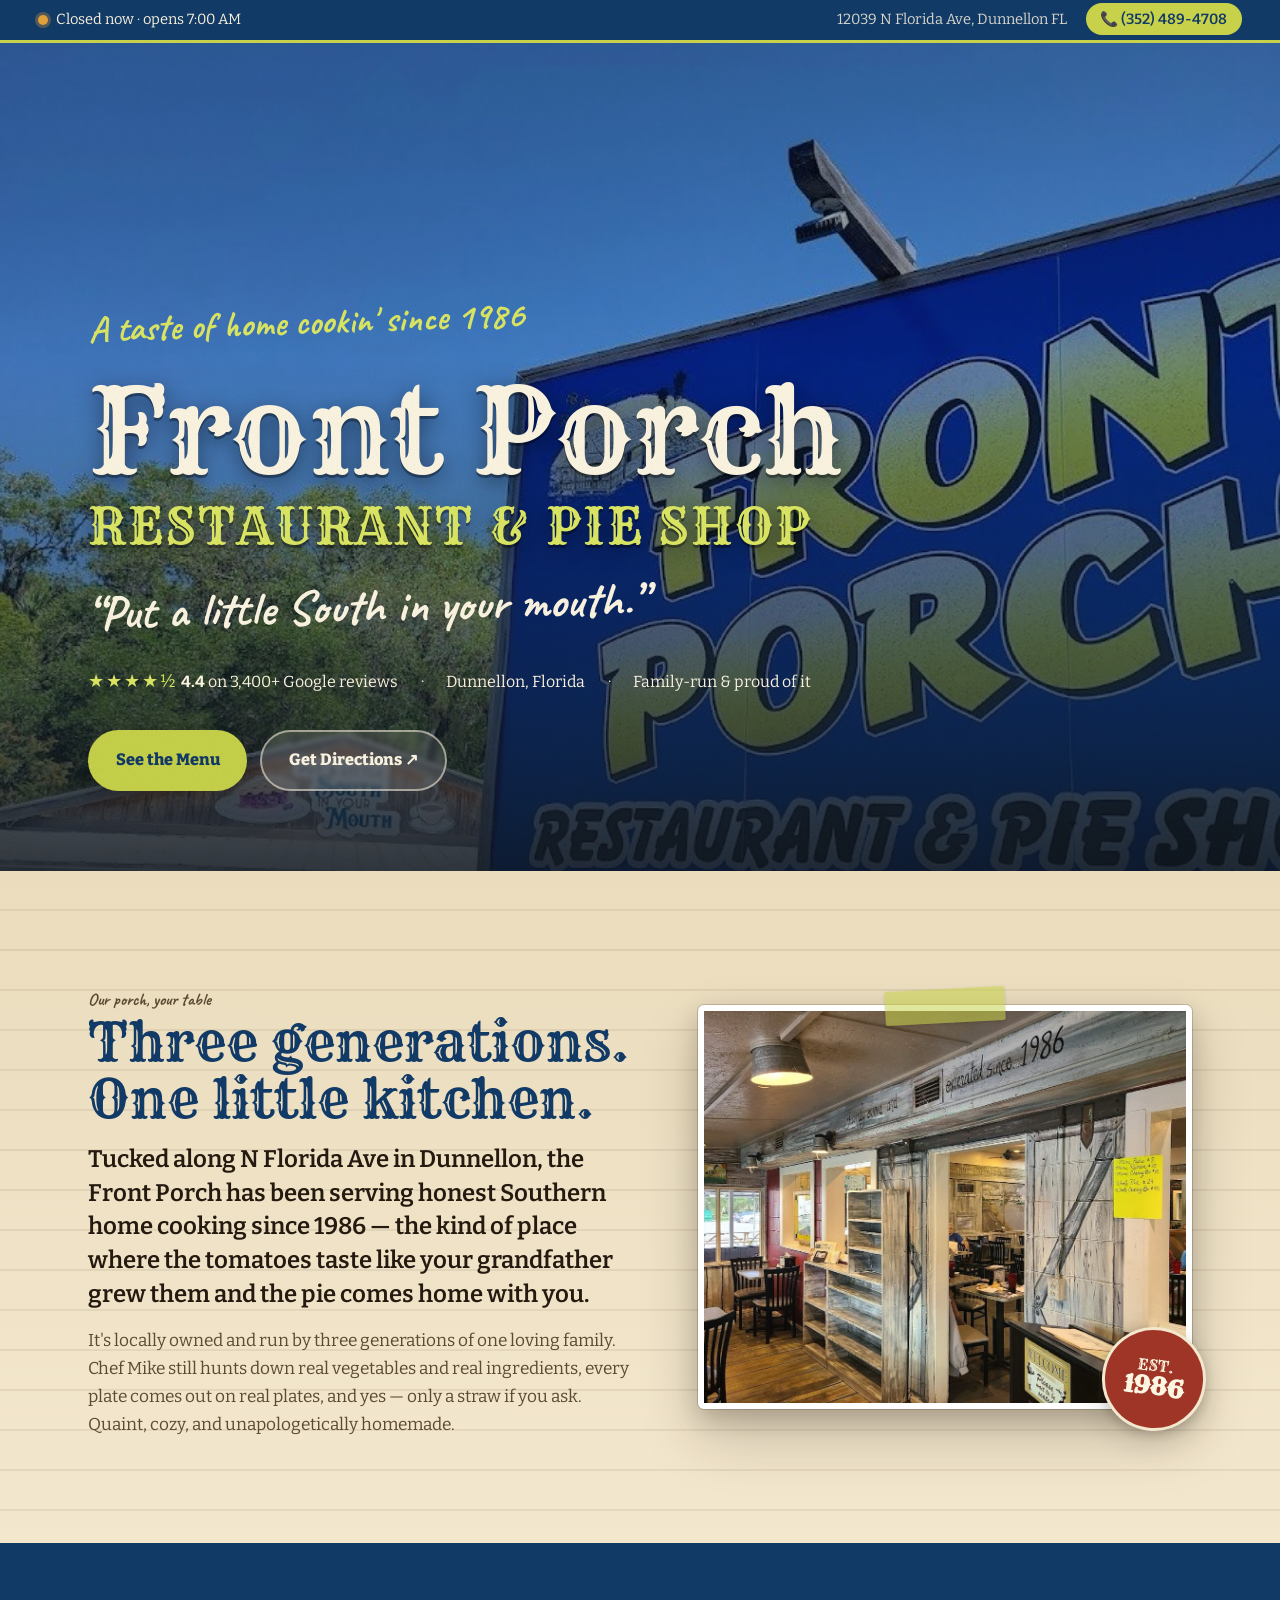
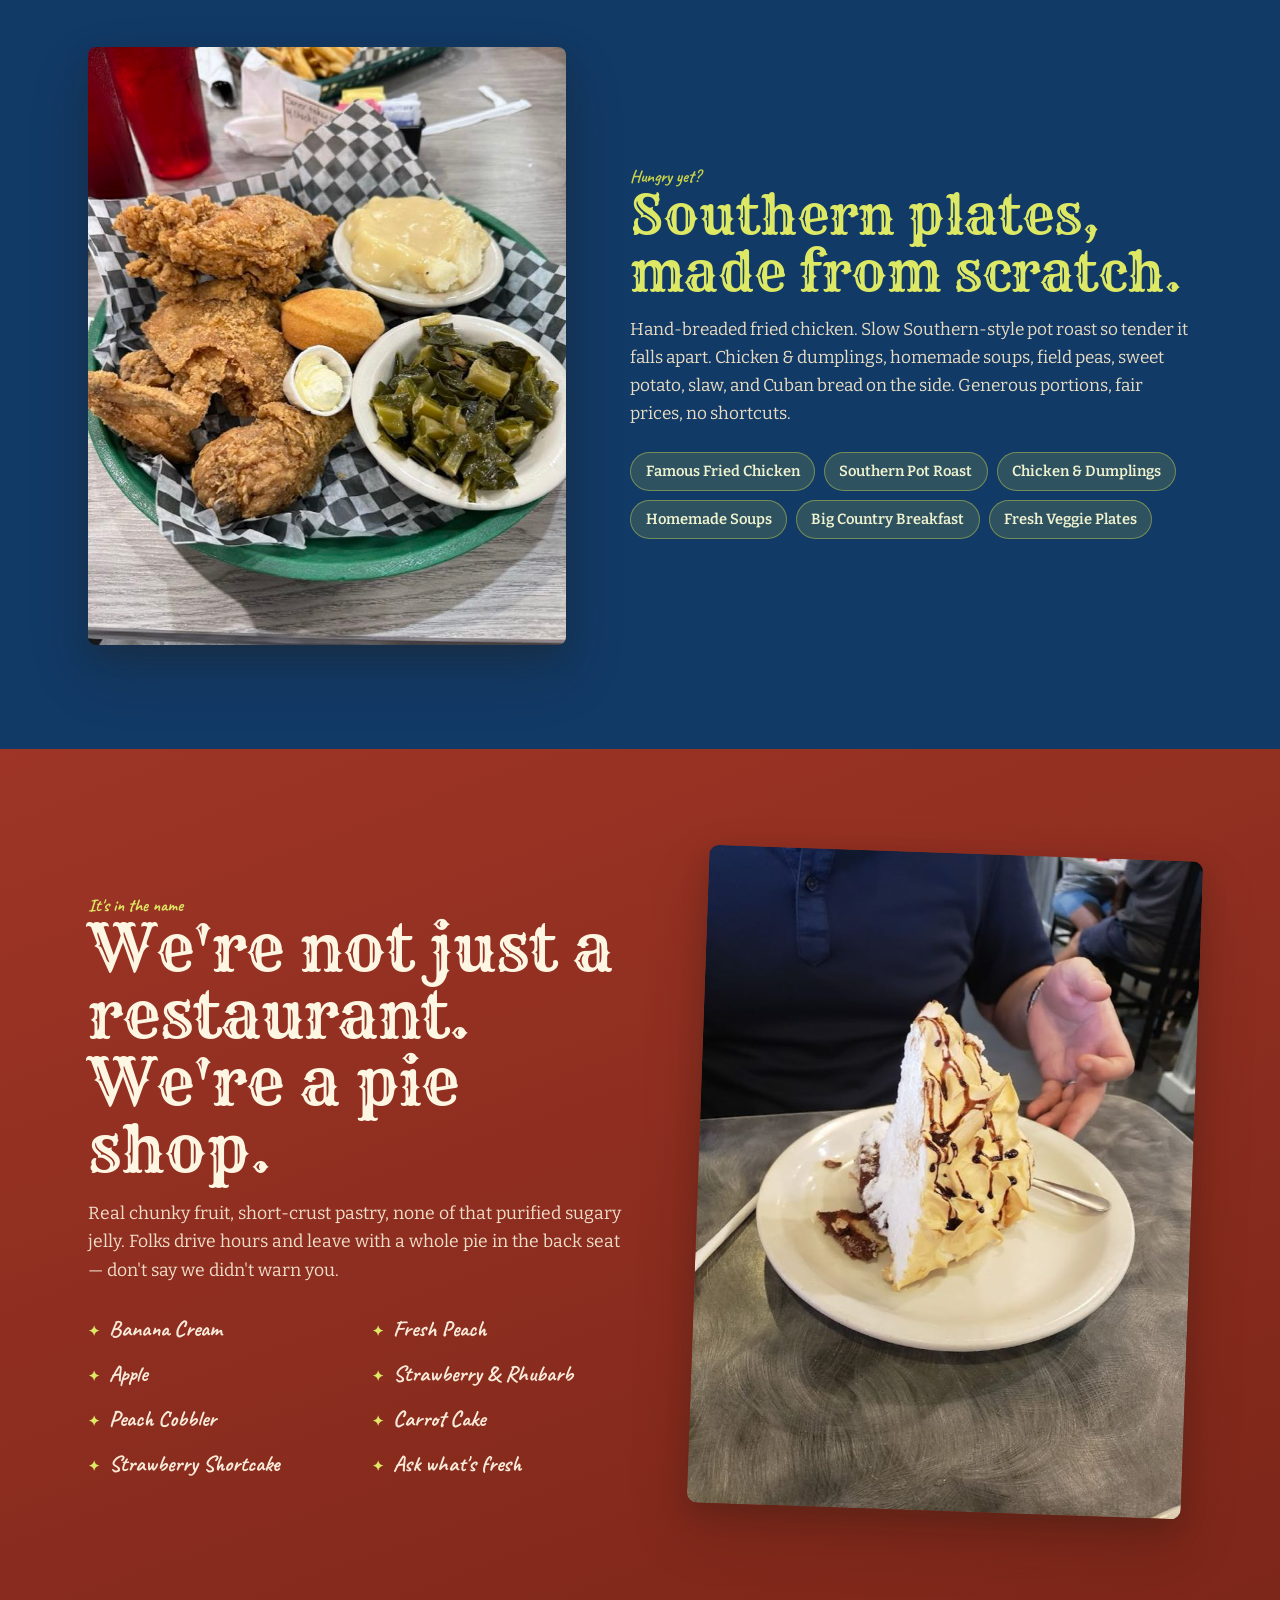
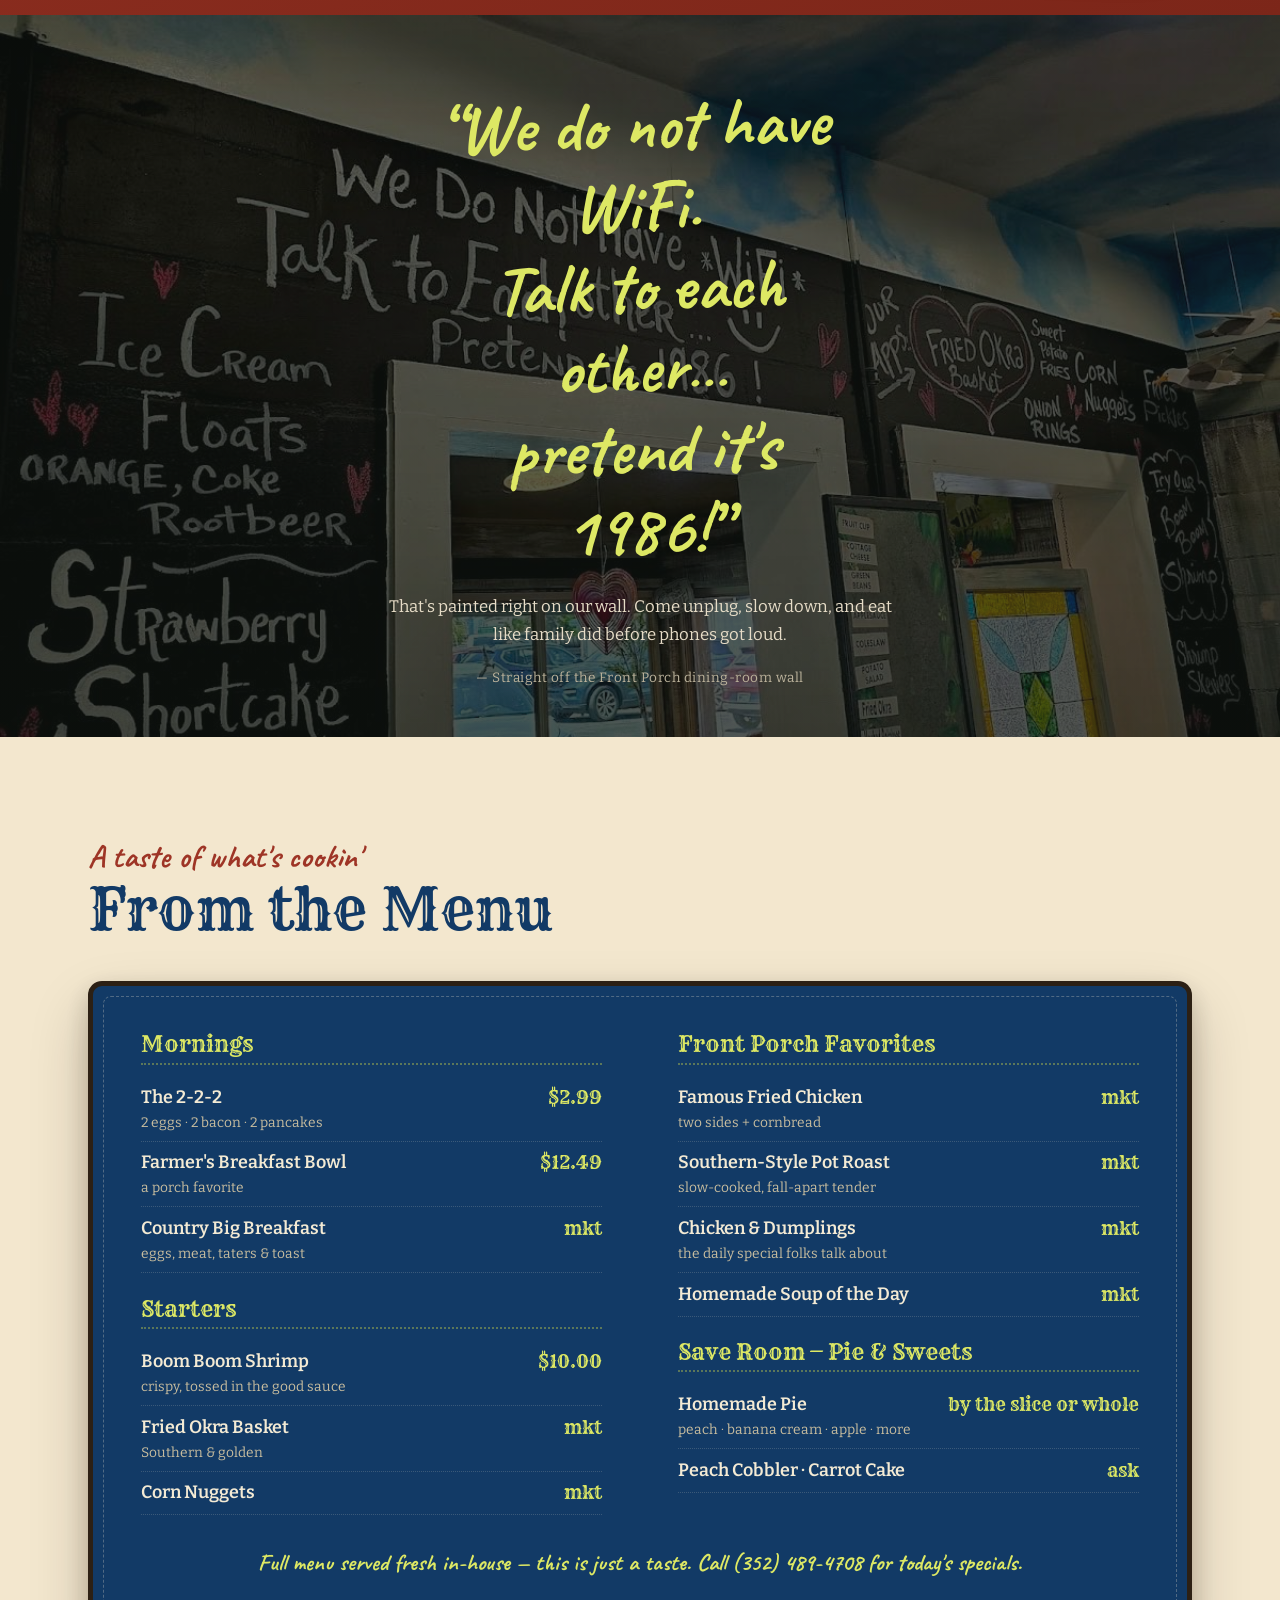
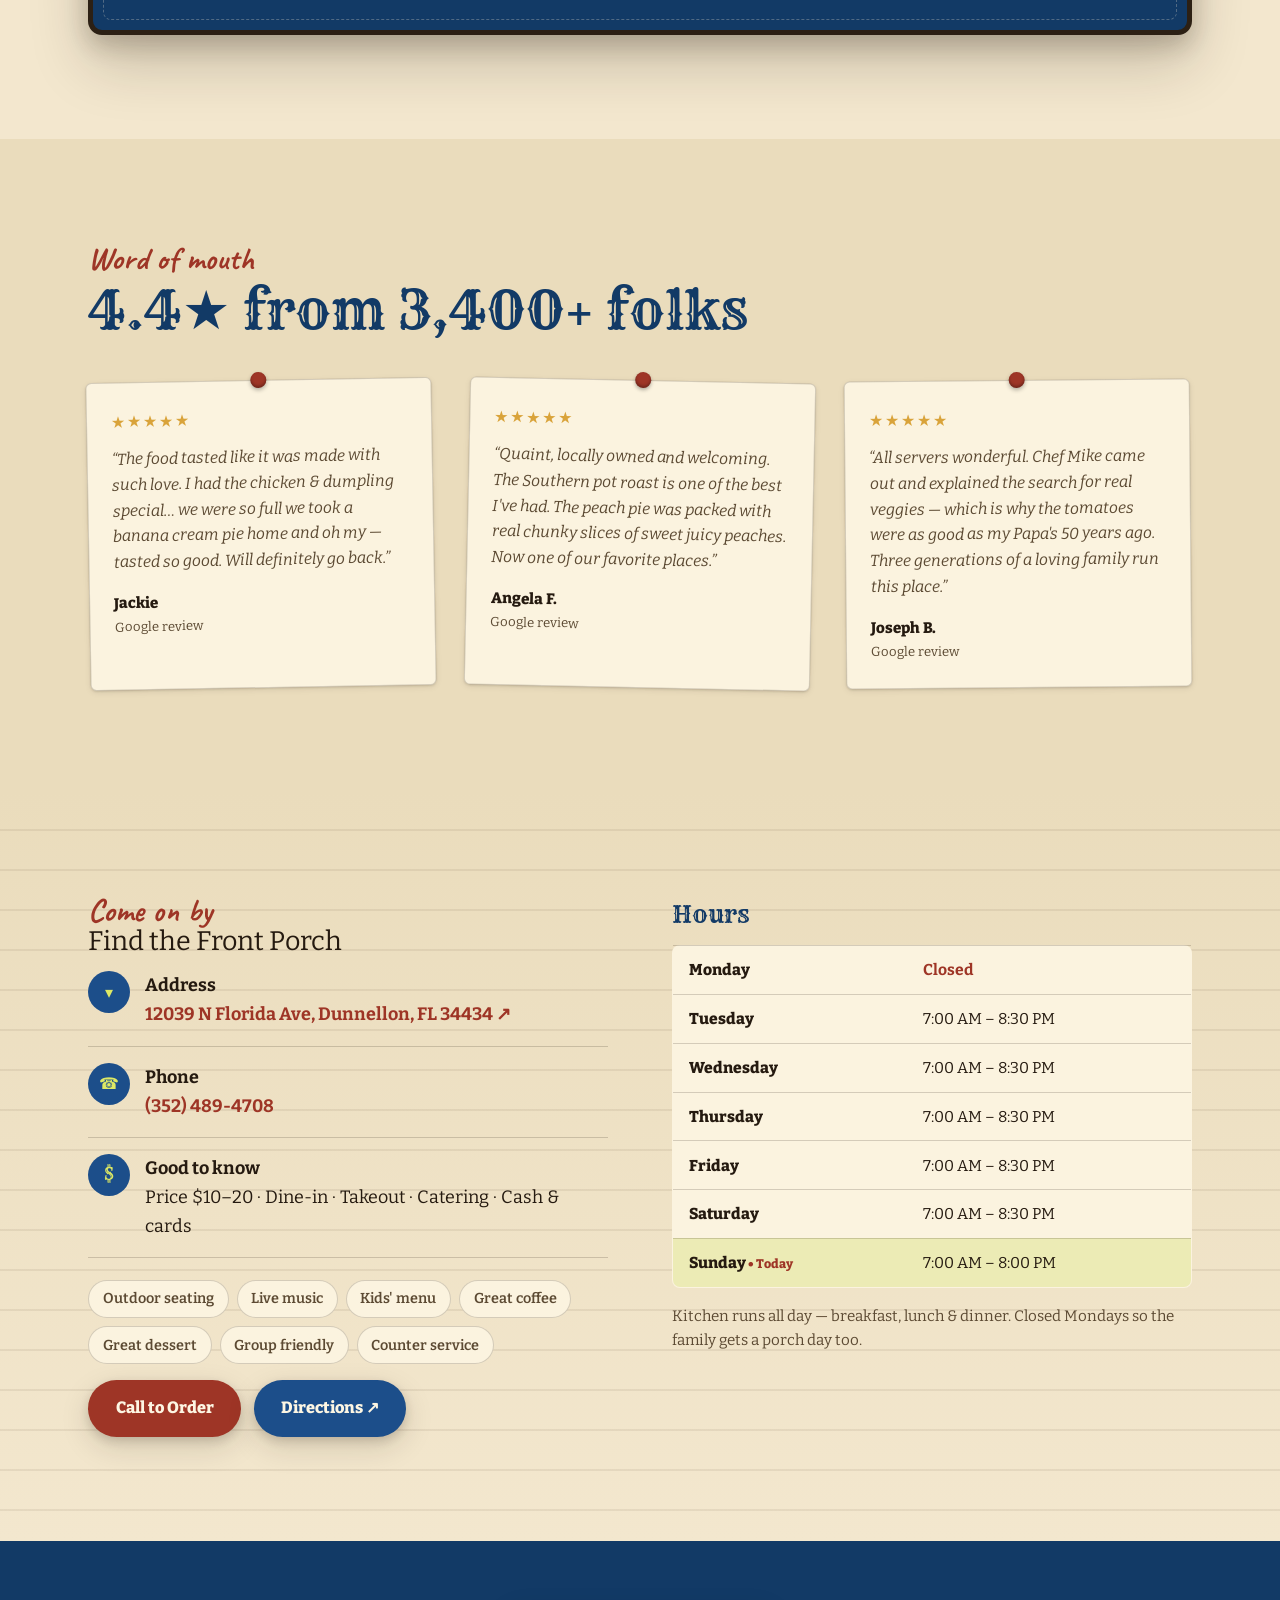
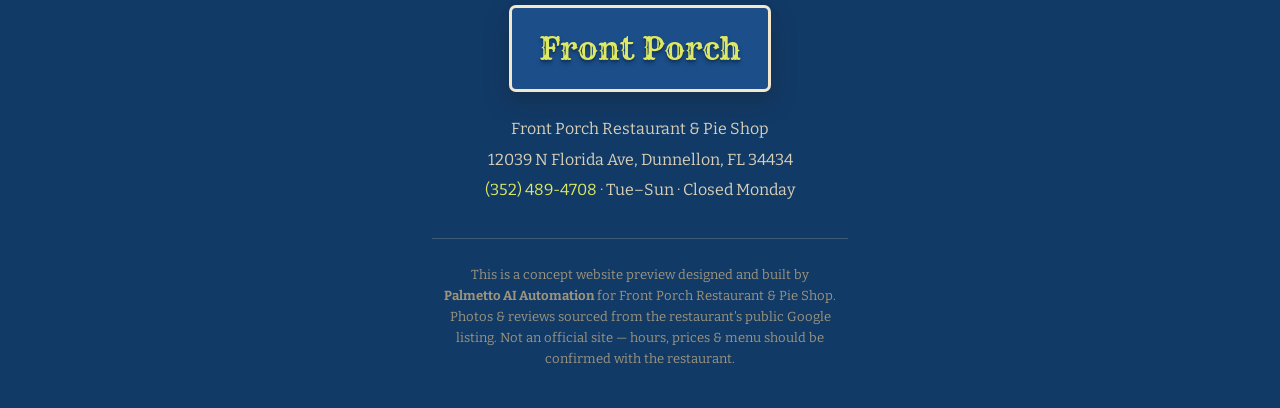
==== index.html @ 27f05fe2 "fix: never leave reveal content hidden for no-JS, idle, or print Add <noscript> + reduced-motion fal" ====
<!DOCTYPE html>
<html lang="en">
<head>
<meta charset="UTF-8" />
<meta name="viewport" content="width=device-width, initial-scale=1" />
<title>Front Porch Restaurant &amp; Pie Shop — Home Cooking in Dunnellon, FL</title>
<meta name="description" content="Family-run Southern home cooking & famous homemade pies in Dunnellon, FL since 1986. Fried chicken, pot roast, peach pie. Open Tue–Sun. Put a little South in your mouth." />
<meta name="theme-color" content="#1C4E8A" />
<link rel="canonical" href="https://palmettoai.github.io/front-porch-restaurant/" />

<!-- Open Graph / Social -->
<meta property="og:type" content="restaurant.restaurant" />
<meta property="og:title" content="Front Porch Restaurant & Pie Shop — Dunnellon, FL" />
<meta property="og:description" content="Southern home cooking & famous homemade pies since 1986. Put a little South in your mouth." />
<meta property="og:image" content="https://palmettoai.github.io/front-porch-restaurant/assets/og.jpg" />
<meta property="og:url" content="https://palmettoai.github.io/front-porch-restaurant/" />
<meta property="og:site_name" content="Front Porch Restaurant & Pie Shop" />
<meta name="twitter:card" content="summary_large_image" />
<meta name="twitter:title" content="Front Porch Restaurant & Pie Shop — Dunnellon, FL" />
<meta name="twitter:description" content="Southern home cooking & famous homemade pies since 1986." />
<meta name="twitter:image" content="https://palmettoai.github.io/front-porch-restaurant/assets/og.jpg" />

<link rel="preload" as="image" href="assets/hero.jpg" fetchpriority="high" />
<link rel="preconnect" href="https://fonts.googleapis.com" />
<link rel="preconnect" href="https://fonts.gstatic.com" crossorigin />
<link rel="stylesheet" href="https://fonts.googleapis.com/css2?family=Rye&family=Bitter:ital,wght@0,400;0,600;0,800;1,400&family=Caveat:wght@600;700&display=swap" />

<link rel="icon" href="data:image/svg+xml,%3Csvg xmlns='http://www.w3.org/2000/svg' viewBox='0 0 64 64'%3E%3Crect width='64' height='64' rx='10' fill='%231C4E8A'/%3E%3Ctext x='32' y='44' font-size='38' text-anchor='middle' fill='%23C7D24A' font-family='Georgia,serif' font-weight='bold'%3EFP%3C/text%3E%3C/svg%3E" />

<script type="application/ld+json">
{
  "@context": "https://schema.org",
  "@type": "Restaurant",
  "name": "Front Porch Restaurant & Pie Shop",
  "image": "https://palmettoai.github.io/front-porch-restaurant/assets/og.jpg",
  "url": "https://palmettoai.github.io/front-porch-restaurant/",
  "telephone": "+1-352-489-4708",
  "priceRange": "$10–20",
  "servesCuisine": ["American", "Southern", "Comfort Food", "Breakfast", "Pie"],
  "description": "Family-run Southern home cooking and famous homemade pies in Dunnellon, Florida since 1986.",
  "address": {
    "@type": "PostalAddress",
    "streetAddress": "12039 N Florida Ave",
    "addressLocality": "Dunnellon",
    "addressRegion": "FL",
    "postalCode": "34434",
    "addressCountry": "US"
  },
  "geo": { "@type": "GeoCoordinates", "latitude": 29.0205, "longitude": -82.4337 },
  "hasMap": "https://www.google.com/maps/search/?api=1&query=Front+Porch+Restaurant+12039+N+Florida+Ave+Dunnellon+FL+34434",
  "aggregateRating": { "@type": "AggregateRating", "ratingValue": "4.4", "reviewCount": "3478", "bestRating": "5" },
  "openingHoursSpecification": [
    { "@type": "OpeningHoursSpecification", "dayOfWeek": ["Tuesday","Wednesday","Thursday","Friday","Saturday"], "opens": "07:00", "closes": "20:30" },
    { "@type": "OpeningHoursSpecification", "dayOfWeek": "Sunday", "opens": "07:00", "closes": "20:00" }
  ],
  "amenityFeature": [
    { "@type": "LocationFeatureSpecification", "name": "Outdoor seating", "value": true },
    { "@type": "LocationFeatureSpecification", "name": "Live music", "value": true },
    { "@type": "LocationFeatureSpecification", "name": "Kids' menu", "value": true },
    { "@type": "LocationFeatureSpecification", "name": "Takeout", "value": true },
    { "@type": "LocationFeatureSpecification", "name": "Catering", "value": true }
  ],
  "acceptsReservations": "False"
}
</script>
<style>
  :root{
    --paper:#F3E7CE; --paper-2:#EADCBC; --card:#FBF3DF;
    --ink:#251A10; --ink-soft:#5C4A33;
    --blue:#1C4E8A; --blue-deep:#123A66;
    --lime:#C7D24A; --lime-bright:#DDE864;
    --barn:#9E3526; --barn-deep:#7C2619;
    --wood:#6B5640;
    --line:rgba(37,26,16,.18);
    --xs:.5rem; --sm:.85rem; --md:1.4rem; --lg:2.4rem; --xl:4rem; --xxl:6.5rem;
    --maxw:1180px;
    --shadow-sm:0 1px 2px rgba(37,26,16,.12), 0 2px 6px rgba(37,26,16,.08);
    --shadow-md:0 4px 10px rgba(37,26,16,.16), 0 10px 30px rgba(37,26,16,.14);
    --shadow-lg:0 10px 24px rgba(37,26,16,.22), 0 28px 60px rgba(37,26,16,.20);
    --ease:cubic-bezier(.22,.61,.36,1);
  }
  *{box-sizing:border-box;margin:0;padding:0}
  html{scroll-behavior:smooth;-webkit-text-size-adjust:100%}
  body{
    font-family:"Bitter",Georgia,serif;color:var(--ink);background:var(--paper);
    line-height:1.62;font-size:clamp(1rem,.55vw + .92rem,1.12rem);overflow-x:hidden;
  }
  /* paper grain */
  body::before{
    content:"";position:fixed;inset:0;pointer-events:none;z-index:1;opacity:.5;mix-blend-mode:multiply;
    background-image:url("data:image/svg+xml,%3Csvg xmlns='http://www.w3.org/2000/svg' width='160' height='160'%3E%3Cfilter id='n'%3E%3CfeTurbulence type='fractalNoise' baseFrequency='.85' numOctaves='2' stitchTiles='stitch'/%3E%3CfeColorMatrix type='saturate' values='0'/%3E%3C/filter%3E%3Crect width='160' height='160' filter='url(%23n)' opacity='.32'/%3E%3C/svg%3E");
  }
  img{max-width:100%;display:block;height:auto}
  a{color:var(--barn);text-underline-offset:3px}
  h1,h2,h3{line-height:1.05;font-weight:400}
  .rye{font-family:"Rye",Georgia,serif}
  .script{font-family:"Caveat",cursive}
  .wrap{max-width:var(--maxw);margin-inline:auto;padding-inline:clamp(1.1rem,4vw,2.4rem)}
  .eyebrow{font-family:"Caveat",cursive;font-size:clamp(1.4rem,3.5vw,2rem);color:var(--barn);font-weight:700;line-height:1}
  .skip{position:absolute;left:-999px;top:0;background:var(--blue);color:#fff;padding:.7rem 1.1rem;z-index:200;border-radius:0 0 8px 0}
  .skip:focus{left:0}
  :focus-visible{outline:3px solid var(--barn);outline-offset:3px;border-radius:3px}

  /* ---------- Painted sign component ---------- */
  .sign{
    display:inline-block;background:var(--blue);color:var(--lime-bright);
    font-family:"Rye",Georgia,serif;text-align:center;
    padding:.55em .95em;border-radius:7px;
    box-shadow:inset 0 0 0 3px var(--paper), inset 0 0 0 6px var(--blue), var(--shadow-md);
    text-shadow:0 2px 0 var(--blue-deep), 0 3px 4px rgba(0,0,0,.35);
  }

  /* ---------- Top bar ---------- */
  .topbar{
    position:sticky;top:0;z-index:50;background:var(--blue-deep);color:#f6efdc;
    display:flex;gap:1rem;justify-content:space-between;align-items:center;
    padding:.5rem clamp(1.1rem,4vw,2.4rem);font-size:.92rem;
    border-bottom:3px solid var(--lime);
  }
  .topbar a{color:var(--lime-bright);font-weight:600;text-decoration:none}
  .topbar .status{display:flex;align-items:center;gap:.5rem;font-family:"Bitter"}
  .dot{width:10px;height:10px;border-radius:50%;background:#7CCB6B;box-shadow:0 0 0 3px rgba(124,203,107,.3);flex:none}
  .dot.shut{background:#E0a13a;box-shadow:0 0 0 3px rgba(224,161,58,.3)}
  .topbar .call{background:var(--lime);color:var(--blue-deep);padding:.42rem .9rem;border-radius:999px;white-space:nowrap}

  /* ---------- Hero ---------- */
  .hero{position:relative;min-height:clamp(560px,92vh,860px);display:grid;align-items:end;isolation:isolate;color:#fdf6e3}
  .hero::after{
    content:"";position:absolute;inset:0;z-index:-1;
    background:
      linear-gradient(180deg,rgba(18,40,68,.30) 0%,rgba(18,40,68,.18) 38%,rgba(18,30,40,.62) 78%,rgba(15,22,30,.86) 100%),
      url("assets/hero.jpg") center 28%/cover no-repeat;
  }
  .hero-inner{padding-block:clamp(2rem,7vw,4.5rem) clamp(2.6rem,8vw,5rem);display:grid;gap:1.1rem;max-width:var(--maxw);margin-inline:auto;width:100%}
  .hero .since{font-family:"Caveat",cursive;font-weight:700;font-size:clamp(1.5rem,4vw,2.3rem);color:var(--lime-bright);transform:rotate(-2deg);width:max-content}
  .hero h1{font-family:"Rye",Georgia,serif;font-size:clamp(2.9rem,11vw,7.4rem);letter-spacing:.5px;
    text-shadow:0 3px 0 rgba(0,0,0,.35),0 6px 22px rgba(0,0,0,.45);margin-block:-.1rem}
  .hero h1 .amp{display:block;font-size:.42em;color:var(--lime-bright);letter-spacing:2px;margin-top:.15em}
  .hero .tag{font-family:"Caveat",cursive;font-weight:700;font-size:clamp(1.6rem,5vw,3rem);color:#fdf6e3;transform:rotate(-1.5deg);width:max-content}
  .hero .meta{display:flex;flex-wrap:wrap;gap:.6rem 1.4rem;align-items:center;font-size:1rem;margin-top:.2rem}
  .stars{color:var(--lime-bright);letter-spacing:2px;font-size:1.15rem}
  .hero .meta b{font-family:"Bitter"}
  .cta-row{display:flex;flex-wrap:wrap;gap:.8rem;margin-top:1rem}
  .btn{
    font-family:"Bitter";font-weight:800;font-size:1.02rem;text-decoration:none;border:0;cursor:pointer;
    padding:.95rem 1.7rem;border-radius:999px;display:inline-flex;align-items:center;gap:.55rem;
    transition:transform .25s var(--ease),box-shadow .25s var(--ease),background .2s;
    min-height:48px;
  }
  .btn-primary{background:var(--lime);color:var(--blue-deep);box-shadow:var(--shadow-md)}
  .btn-primary:hover{transform:translateY(-3px);box-shadow:var(--shadow-lg)}
  .btn-ghost{background:rgba(253,246,227,.12);color:#fdf6e3;border:2px solid rgba(253,246,227,.55);backdrop-filter:blur(2px)}
  .btn-ghost:hover{background:rgba(253,246,227,.22);transform:translateY(-3px)}

  /* ---------- Section scaffolding ---------- */
  section{position:relative;z-index:2}
  .band{padding-block:clamp(3.2rem,9vw,6.5rem)}
  .head{display:grid;gap:.4rem;margin-bottom:clamp(1.6rem,4vw,2.6rem)}
  .head h2{font-family:"Rye",Georgia,serif;font-size:clamp(2rem,6.2vw,3.6rem);color:var(--blue-deep)}
  .plank{
    background:
      repeating-linear-gradient(180deg,transparent 0 38px,rgba(107,86,64,.10) 38px 40px),
      linear-gradient(180deg,var(--paper-2),var(--paper));
  }
  .reveal{opacity:0;transform:translateY(26px);transition:opacity .8s var(--ease),transform .8s var(--ease)}
  .reveal.in{opacity:1;transform:none}

  /* ---------- Story ---------- */
  .story-grid{display:grid;grid-template-columns:1.05fr .95fr;gap:clamp(1.6rem,5vw,4rem);align-items:center}
  .story-copy p{margin-top:1rem;color:var(--ink-soft);font-size:1.08rem}
  .story-copy .lead{font-size:clamp(1.2rem,2.4vw,1.5rem);color:var(--ink);font-weight:600;line-height:1.4}
  .frame{position:relative}
  .frame img{border-radius:6px;box-shadow:var(--shadow-lg);border:6px solid #fff;outline:1px solid var(--line);aspect-ratio:11/9;object-fit:cover}
  .frame .tape{position:absolute;top:-16px;left:50%;width:120px;height:34px;transform:translateX(-50%) rotate(-3deg);
    background:rgba(199,210,74,.55);box-shadow:0 1px 3px rgba(0,0,0,.15);border-radius:2px}
  .est{position:absolute;right:-14px;bottom:-22px;background:var(--barn);color:#fdf6e3;font-family:"Rye";
    width:104px;height:104px;border-radius:50%;display:grid;place-content:center;text-align:center;line-height:1.05;
    font-size:.95rem;box-shadow:var(--shadow-md);border:3px solid var(--paper);transform:rotate(8deg)}
  .est b{font-size:1.5rem;display:block}

  /* ---------- Plate feature ---------- */
  .plate{background:var(--blue-deep);color:#f4ead2}
  .plate .plate-grid{display:grid;grid-template-columns:.92fr 1.08fr;gap:clamp(1.6rem,5vw,4rem);align-items:center}
  .plate img{border-radius:8px;box-shadow:var(--shadow-lg);aspect-ratio:4/5;object-fit:cover}
  .plate h2{font-family:"Rye";color:var(--lime-bright);font-size:clamp(2rem,6vw,3.4rem)}
  .plate .eyebrow{color:var(--lime)}
  .plate p{color:#e7dcc3;margin-top:1rem;font-size:1.08rem}
  .tags{display:flex;flex-wrap:wrap;gap:.55rem;margin-top:1.5rem;list-style:none}
  .tags li{background:rgba(199,210,74,.16);border:1px solid rgba(199,210,74,.45);color:#eef2cf;
    padding:.42rem .9rem;border-radius:999px;font-size:.92rem;font-weight:600}

  /* ---------- Pie feature ---------- */
  .pie{background:linear-gradient(160deg,var(--barn),var(--barn-deep));color:#f7e9d8;overflow:hidden}
  .pie-grid{display:grid;grid-template-columns:1.05fr .95fr;gap:clamp(1.6rem,5vw,4rem);align-items:center}
  .pie h2{font-family:"Rye";font-size:clamp(2.2rem,7vw,4rem);color:#fdf6e3}
  .pie .eyebrow{color:var(--lime-bright)}
  .pie p{margin-top:1rem;color:#f0ddc8;font-size:1.1rem}
  .pielist{list-style:none;display:grid;grid-template-columns:1fr 1fr;gap:.55rem 1.4rem;margin-top:1.6rem;font-family:"Caveat";font-weight:700;font-size:1.4rem}
  .pielist li{display:flex;gap:.55rem;align-items:baseline}
  .pielist li::before{content:"✦";color:var(--lime-bright);font-family:"Bitter";font-size:.85rem}
  .pie img{border-radius:10px;box-shadow:var(--shadow-lg);aspect-ratio:3/4;object-fit:cover;transform:rotate(2deg)}

  /* ---------- 1986 manifesto band ---------- */
  .manifesto{position:relative;min-height:clamp(420px,64vh,620px);display:grid;place-items:center;text-align:center;color:#fdf6e3;isolation:isolate;padding:3rem 1.2rem}
  .manifesto::after{content:"";position:absolute;inset:0;z-index:-1;
    background:linear-gradient(rgba(15,20,16,.62),rgba(15,20,16,.72)),url("assets/chalkboard.jpg") center/cover no-repeat}
  .manifesto .script{font-size:clamp(2rem,7vw,4.4rem);color:var(--lime-bright);line-height:1.15;max-width:14ch;font-weight:700;rotate:-1.5deg}
  .manifesto p{margin-top:1.4rem;font-size:1.05rem;color:#e6dcc7;max-width:46ch;margin-inline:auto}
  .manifesto .credit{font-size:.85rem;margin-top:1.2rem;color:#bcb39c;letter-spacing:.5px}

  /* ---------- Menu ---------- */
  .menu-board{background:var(--blue-deep);border-radius:14px;padding:clamp(1.6rem,4vw,3rem);box-shadow:var(--shadow-lg);
    border:5px solid #2c2014;color:#f3ead4;position:relative}
  .menu-board::before{content:"";position:absolute;inset:10px;border:1px dashed rgba(243,234,212,.28);border-radius:8px;pointer-events:none}
  .menu-cols{display:grid;grid-template-columns:1fr 1fr;gap:clamp(1.4rem,4vw,3rem) clamp(2rem,6vw,5rem)}
  .menu-cat{font-family:"Rye";color:var(--lime-bright);font-size:1.35rem;margin:1.6rem 0 .7rem;border-bottom:2px dotted rgba(199,210,74,.4);padding-bottom:.35rem}
  .menu-cat:first-child{margin-top:0}
  .mi{display:flex;justify-content:space-between;gap:.8rem;padding:.42rem 0;border-bottom:1px dotted rgba(243,234,212,.18)}
  .mi .nm{font-weight:600}
  .mi .ds{display:block;font-size:.86rem;color:#c8bd9f;font-weight:400;font-family:"Bitter"}
  .mi .pr{font-family:"Rye";color:var(--lime-bright);white-space:nowrap}
  .menu-note{text-align:center;margin-top:1.8rem;font-family:"Caveat";font-weight:700;font-size:1.45rem;color:var(--lime-bright)}

  /* ---------- Reviews ---------- */
  .reviews{background:var(--paper-2)}
  .rev-grid{display:grid;grid-template-columns:repeat(3,1fr);gap:clamp(1.1rem,3vw,2rem)}
  .rev{background:var(--card);border:1px solid var(--line);border-radius:6px;padding:1.6rem 1.5rem;box-shadow:var(--shadow-sm);
    position:relative;rotate:-1deg}
  .rev:nth-child(2){rotate:1.2deg}
  .rev:nth-child(3){rotate:-.5deg}
  .rev .pin{position:absolute;top:-9px;left:50%;transform:translateX(-50%);width:16px;height:16px;border-radius:50%;
    background:var(--barn);box-shadow:0 2px 4px rgba(0,0,0,.3),inset 0 -2px 3px rgba(0,0,0,.3)}
  .rev .qstars{color:#D9A33A;letter-spacing:2px;font-size:1rem}
  .rev p{margin-top:.7rem;font-style:italic;color:var(--ink-soft);font-size:1rem}
  .rev .who{margin-top:1rem;font-weight:800;font-family:"Bitter";font-size:.95rem;color:var(--ink)}
  .rev .who span{display:block;font-weight:400;font-style:normal;color:var(--ink-soft);font-size:.82rem}

  /* ---------- Visit ---------- */
  .visit-grid{display:grid;grid-template-columns:1fr 1fr;gap:clamp(1.6rem,5vw,4rem)}
  .visit h2{font-family:"Rye";font-size:clamp(2rem,6vw,3.4rem);color:var(--blue-deep)}
  .info-row{display:flex;gap:.9rem;padding:1rem 0;border-bottom:1px solid var(--line);align-items:flex-start}
  .info-row .ic{flex:none;width:42px;height:42px;border-radius:50%;background:var(--blue);color:var(--lime-bright);
    display:grid;place-content:center;font-family:"Rye";font-size:1rem}
  .info-row a{color:var(--barn);font-weight:700;text-decoration:none}
  .info-row a:hover{text-decoration:underline}
  .hours{width:100%;border-collapse:collapse;background:var(--card);border:1px solid var(--line);border-radius:8px;overflow:hidden}
  .hours caption{font-family:"Rye";color:var(--blue-deep);text-align:left;font-size:1.5rem;margin-bottom:.7rem;caption-side:top}
  .hours th,.hours td{padding:.7rem 1rem;text-align:left;border-bottom:1px solid var(--line);font-size:.98rem}
  .hours th{font-weight:800;font-family:"Bitter"}
  .hours tr:last-child td,.hours tr:last-child th{border-bottom:0}
  .hours tr.today{background:rgba(199,210,74,.28)}
  .hours tr.today th::after{content:" • Today";color:var(--barn);font-weight:800;font-size:.78rem}
  .hours .closed{color:var(--barn);font-weight:700}
  .feat{display:flex;flex-wrap:wrap;gap:.5rem;margin-top:1.4rem;list-style:none}
  .feat li{background:var(--card);border:1px solid var(--line);padding:.4rem .85rem;border-radius:999px;font-size:.9rem;font-weight:600;color:var(--ink-soft)}
  .visit .cta-row{margin-top:1.6rem}
  .btn-blue{background:var(--blue);color:#fdf6e3;box-shadow:var(--shadow-md)}
  .btn-blue:hover{transform:translateY(-3px);box-shadow:var(--shadow-lg);background:var(--blue-deep)}
  .btn-barn{background:var(--barn);color:#fdf6e3;box-shadow:var(--shadow-md)}
  .btn-barn:hover{transform:translateY(-3px);box-shadow:var(--shadow-lg)}

  /* ---------- Footer ---------- */
  footer{background:var(--blue-deep);color:#d8cfb6;padding:clamp(2.4rem,6vw,4rem) 0 2.4rem;text-align:center}
  footer .sign{margin-bottom:1.4rem;font-size:clamp(1.3rem,4vw,2rem)}
  footer .nap{font-size:1rem;line-height:1.9}
  footer a{color:var(--lime-bright);text-decoration:none}
  footer .demo{margin-top:2rem;padding-top:1.6rem;border-top:1px solid rgba(216,207,182,.22);font-size:.82rem;color:#9c947d;max-width:52ch;margin-inline:auto;line-height:1.6}

  /* ---------- Responsive ---------- */
  @media (max-width:860px){
    .story-grid,.plate .plate-grid,.pie-grid,.visit-grid,.menu-cols{grid-template-columns:1fr}
    .plate .plate-grid{direction:ltr}
    .plate img,.pie img{max-width:480px;margin-inline:auto}
    .rev-grid{grid-template-columns:1fr}
    .frame{max-width:520px;margin-inline:auto}
    .est{width:88px;height:88px;font-size:.82rem}
    .est b{font-size:1.25rem}
  }
  @media (max-width:520px){
    .pielist{grid-template-columns:1fr}
    .topbar{font-size:.82rem;flex-wrap:wrap;gap:.5rem}
    .topbar .hide-sm{display:none}
  }
  @media (prefers-reduced-motion:reduce){
    *{animation:none!important;scroll-behavior:auto!important}
    .reveal{opacity:1;transform:none;transition:none}
  }
</style>
<noscript><style>.reveal{opacity:1!important;transform:none!important}</style></noscript>
</head>
<body>
<a class="skip" href="#main">Skip to content</a>

<div class="topbar">
  <div class="status" id="status" aria-live="polite">
    <span class="dot" id="statusDot"></span><span id="statusText">Open today · 7:00 AM – 8:30 PM</span>
  </div>
  <div>
    <span class="hide-sm" style="opacity:.85;margin-right:1rem">12039 N Florida Ave, Dunnellon FL</span>
    <a class="call" href="tel:+13524894708">📞 (352) 489-4708</a>
  </div>
</div>

<header class="hero">
  <div class="hero-inner wrap">
    <span class="since">A taste of home cookin' since 1986</span>
    <h1 class="rye">Front Porch<span class="amp">RESTAURANT &amp; PIE SHOP</span></h1>
    <span class="tag">“Put a little South in your mouth.”</span>
    <div class="meta">
      <span><span class="stars" aria-hidden="true">★★★★½</span> <b>4.4</b> on 3,400+ Google reviews</span>
      <span aria-hidden="true">·</span>
      <span>Dunnellon, Florida</span>
      <span aria-hidden="true">·</span>
      <span>Family-run &amp; proud of it</span>
    </div>
    <div class="cta-row">
      <a class="btn btn-primary" href="#menu">See the Menu</a>
      <a class="btn btn-ghost" href="https://www.google.com/maps/search/?api=1&amp;query=Front+Porch+Restaurant+12039+N+Florida+Ave+Dunnellon+FL+34434" target="_blank" rel="noopener">Get Directions ↗</a>
    </div>
  </div>
</header>

<main id="main">

  <section class="band plank" aria-labelledby="story-h">
    <div class="wrap story-grid">
      <div class="story-copy reveal">
        <p class="eyebrow">Our porch, your table</p>
        <h2 id="story-h" class="rye" style="font-size:clamp(2rem,6vw,3.4rem);color:var(--blue-deep);margin:.3rem 0 .2rem">Three generations.<br>One little kitchen.</h2>
        <p class="lead">Tucked along N Florida Ave in Dunnellon, the Front Porch has been serving honest Southern home cooking since 1986 — the kind of place where the tomatoes taste like your grandfather grew them and the pie comes home with you.</p>
        <p>It's locally owned and run by three generations of one loving family. Chef Mike still hunts down real vegetables and real ingredients, every plate comes out on real plates, and yes — only a straw if you ask. Quaint, cozy, and unapologetically homemade.</p>
      </div>
      <div class="frame reveal">
        <span class="tape" aria-hidden="true"></span>
        <img src="assets/dining.jpg" width="1100" height="900" loading="lazy" decoding="async"
             alt="The cozy, weathered-wood dining room at Front Porch Restaurant, with a sign reading 'operated since 1986'." />
        <span class="est" aria-hidden="true">EST.<b>1986</b></span>
      </div>
    </div>
  </section>

  <section class="band plate" aria-labelledby="plate-h">
    <div class="wrap plate-grid">
      <div class="reveal">
        <img src="assets/plate.jpg" width="712" height="950" loading="lazy" decoding="async"
             alt="A heaping basket of golden Southern fried chicken with mashed potatoes and gravy, collard greens, and cornbread." />
      </div>
      <div class="reveal">
        <p class="eyebrow">Hungry yet?</p>
        <h2 id="plate-h">Southern plates,<br>made from scratch.</h2>
        <p>Hand-breaded fried chicken. Slow Southern-style pot roast so tender it falls apart. Chicken &amp; dumplings, homemade soups, field peas, sweet potato, slaw, and Cuban bread on the side. Generous portions, fair prices, no shortcuts.</p>
        <ul class="tags">
          <li>Famous Fried Chicken</li>
          <li>Southern Pot Roast</li>
          <li>Chicken &amp; Dumplings</li>
          <li>Homemade Soups</li>
          <li>Big Country Breakfast</li>
          <li>Fresh Veggie Plates</li>
        </ul>
      </div>
    </div>
  </section>

  <section class="band pie" aria-labelledby="pie-h">
    <div class="wrap pie-grid">
      <div class="reveal">
        <p class="eyebrow">It's in the name</p>
        <h2 id="pie-h">We're not just a restaurant.<br>We're a pie shop.</h2>
        <p>Real chunky fruit, short-crust pastry, none of that purified sugary jelly. Folks drive hours and leave with a whole pie in the back seat — don't say we didn't warn you.</p>
        <ul class="pielist">
          <li>Banana Cream</li>
          <li>Fresh Peach</li>
          <li>Apple</li>
          <li>Strawberry &amp; Rhubarb</li>
          <li>Peach Cobbler</li>
          <li>Carrot Cake</li>
          <li>Strawberry Shortcake</li>
          <li>Ask what's fresh</li>
        </ul>
      </div>
      <div class="reveal">
        <img src="assets/pie.jpg" width="712" height="950" loading="lazy" decoding="async"
             alt="An enormous slice of homemade cream pie topped with whipped cream, powdered sugar, and chocolate drizzle." />
      </div>
    </div>
  </section>

  <section class="manifesto" aria-label="Our house rule">
    <div>
      <p class="script">“We do not have WiFi.<br>Talk to each other…<br>pretend it's 1986!”</p>
      <p>That's painted right on our wall. Come unplug, slow down, and eat like family did before phones got loud.</p>
      <p class="credit">— Straight off the Front Porch dining-room wall</p>
    </div>
  </section>

  <section class="band" id="menu" aria-labelledby="menu-h">
    <div class="wrap">
      <div class="head reveal">
        <p class="eyebrow">A taste of what's cookin'</p>
        <h2 id="menu-h">From the Menu</h2>
      </div>
      <div class="menu-board reveal">
        <div class="menu-cols">
          <div>
            <h3 class="menu-cat">Mornings</h3>
            <div class="mi"><span class="nm">The 2-2-2 <span class="ds">2 eggs · 2 bacon · 2 pancakes</span></span><span class="pr">$2.99</span></div>
            <div class="mi"><span class="nm">Farmer's Breakfast Bowl <span class="ds">a porch favorite</span></span><span class="pr">$12.49</span></div>
            <div class="mi"><span class="nm">Country Big Breakfast <span class="ds">eggs, meat, taters &amp; toast</span></span><span class="pr">mkt</span></div>

            <h3 class="menu-cat">Starters</h3>
            <div class="mi"><span class="nm">Boom Boom Shrimp <span class="ds">crispy, tossed in the good sauce</span></span><span class="pr">$10.00</span></div>
            <div class="mi"><span class="nm">Fried Okra Basket <span class="ds">Southern &amp; golden</span></span><span class="pr">mkt</span></div>
            <div class="mi"><span class="nm">Corn Nuggets</span><span class="pr">mkt</span></div>
          </div>
          <div>
            <h3 class="menu-cat">Front Porch Favorites</h3>
            <div class="mi"><span class="nm">Famous Fried Chicken <span class="ds">two sides + cornbread</span></span><span class="pr">mkt</span></div>
            <div class="mi"><span class="nm">Southern-Style Pot Roast <span class="ds">slow-cooked, fall-apart tender</span></span><span class="pr">mkt</span></div>
            <div class="mi"><span class="nm">Chicken &amp; Dumplings <span class="ds">the daily special folks talk about</span></span><span class="pr">mkt</span></div>
            <div class="mi"><span class="nm">Homemade Soup of the Day</span><span class="pr">mkt</span></div>

            <h3 class="menu-cat">Save Room — Pie &amp; Sweets</h3>
            <div class="mi"><span class="nm">Homemade Pie <span class="ds">peach · banana cream · apple · more</span></span><span class="pr">by the slice or whole</span></div>
            <div class="mi"><span class="nm">Peach Cobbler · Carrot Cake</span><span class="pr">ask</span></div>
          </div>
        </div>
        <p class="menu-note">Full menu served fresh in-house — this is just a taste. Call (352) 489-4708 for today's specials.</p>
      </div>
    </div>
  </section>

  <section class="band reviews" aria-labelledby="rev-h">
    <div class="wrap">
      <div class="head reveal">
        <p class="eyebrow">Word of mouth</p>
        <h2 id="rev-h" class="rye" style="color:var(--blue-deep);font-size:clamp(2rem,6vw,3.4rem)">4.4★ from 3,400+ folks</h2>
      </div>
      <div class="rev-grid">
        <figure class="rev reveal">
          <span class="pin" aria-hidden="true"></span>
          <div class="qstars" aria-label="5 out of 5 stars">★★★★★</div>
          <blockquote><p>“The food tasted like it was made with such love. I had the chicken &amp; dumpling special… we were so full we took a banana cream pie home and oh my — tasted so good. Will definitely go back.”</p></blockquote>
          <figcaption class="who">Jackie <span>Google review</span></figcaption>
        </figure>
        <figure class="rev reveal">
          <span class="pin" aria-hidden="true"></span>
          <div class="qstars" aria-label="5 out of 5 stars">★★★★★</div>
          <blockquote><p>“Quaint, locally owned and welcoming. The Southern pot roast is one of the best I've had. The peach pie was packed with real chunky slices of sweet juicy peaches. Now one of our favorite places.”</p></blockquote>
          <figcaption class="who">Angela F. <span>Google review</span></figcaption>
        </figure>
        <figure class="rev reveal">
          <span class="pin" aria-hidden="true"></span>
          <div class="qstars" aria-label="5 out of 5 stars">★★★★★</div>
          <blockquote><p>“All servers wonderful. Chef Mike came out and explained the search for real veggies — which is why the tomatoes were as good as my Papa's 50 years ago. Three generations of a loving family run this place.”</p></blockquote>
          <figcaption class="who">Joseph B. <span>Google review</span></figcaption>
        </figure>
      </div>
    </div>
  </section>

  <section class="band plank" id="visit" aria-labelledby="visit-h">
    <div class="wrap visit-grid">
      <div class="reveal">
        <p class="eyebrow">Come on by</p>
        <h2 id="visit-h">Find the Front Porch</h2>
        <div class="info-row">
          <span class="ic" aria-hidden="true">▾</span>
          <div><strong>Address</strong><br>
            <a href="https://www.google.com/maps/search/?api=1&amp;query=Front+Porch+Restaurant+12039+N+Florida+Ave+Dunnellon+FL+34434" target="_blank" rel="noopener">12039 N Florida Ave, Dunnellon, FL 34434 ↗</a></div>
        </div>
        <div class="info-row">
          <span class="ic" aria-hidden="true">☎</span>
          <div><strong>Phone</strong><br><a href="tel:+13524894708">(352) 489-4708</a></div>
        </div>
        <div class="info-row">
          <span class="ic" aria-hidden="true">$</span>
          <div><strong>Good to know</strong><br>Price $10–20 · Dine-in · Takeout · Catering · Cash &amp; cards</div>
        </div>
        <ul class="feat">
          <li>Outdoor seating</li><li>Live music</li><li>Kids' menu</li><li>Great coffee</li>
          <li>Great dessert</li><li>Group friendly</li><li>Counter service</li>
        </ul>
        <div class="cta-row">
          <a class="btn btn-barn" href="tel:+13524894708">Call to Order</a>
          <a class="btn btn-blue" href="https://www.google.com/maps/search/?api=1&amp;query=Front+Porch+Restaurant+12039+N+Florida+Ave+Dunnellon+FL+34434" target="_blank" rel="noopener">Directions ↗</a>
        </div>
      </div>
      <div class="reveal">
        <table class="hours">
          <caption class="rye">Hours</caption>
          <tbody>
            <tr data-day="1"><th scope="row">Monday</th><td class="closed">Closed</td></tr>
            <tr data-day="2"><th scope="row">Tuesday</th><td>7:00 AM – 8:30 PM</td></tr>
            <tr data-day="3"><th scope="row">Wednesday</th><td>7:00 AM – 8:30 PM</td></tr>
            <tr data-day="4"><th scope="row">Thursday</th><td>7:00 AM – 8:30 PM</td></tr>
            <tr data-day="5"><th scope="row">Friday</th><td>7:00 AM – 8:30 PM</td></tr>
            <tr data-day="6"><th scope="row">Saturday</th><td>7:00 AM – 8:30 PM</td></tr>
            <tr data-day="0"><th scope="row">Sunday</th><td>7:00 AM – 8:00 PM</td></tr>
          </tbody>
        </table>
        <p style="margin-top:1rem;color:var(--ink-soft);font-size:.95rem">Kitchen runs all day — breakfast, lunch &amp; dinner. Closed Mondays so the family gets a porch day too.</p>
      </div>
    </div>
  </section>

</main>

<footer>
  <div class="wrap">
    <span class="sign rye">Front Porch</span>
    <p class="nap">
      Front Porch Restaurant &amp; Pie Shop<br>
      12039 N Florida Ave, Dunnellon, FL 34434<br>
      <a href="tel:+13524894708">(352) 489-4708</a> · Tue–Sun · Closed Monday
    </p>
    <p class="demo">
      This is a concept website preview designed and built by <strong>Palmetto&nbsp;AI&nbsp;Automation</strong> for Front Porch Restaurant &amp; Pie Shop. Photos &amp; reviews sourced from the restaurant's public Google listing. Not an official site — hours, prices &amp; menu should be confirmed with the restaurant.
    </p>
  </div>
</footer>

<script>
(function(){
  // --- Open / closed status (America/New_York) ---
  try{
    var now = new Date(new Date().toLocaleString('en-US',{timeZone:'America/New_York'}));
    var day = now.getDay(); // 0 Sun .. 6 Sat
    var mins = now.getHours()*60 + now.getMinutes();
    var sched = {1:null,2:[420,1230],3:[420,1230],4:[420,1230],5:[420,1230],6:[420,1230],0:[420,1200]};
    var t = sched[day];
    var dot = document.getElementById('statusDot');
    var txt = document.getElementById('statusText');
    if(t && mins>=t[0] && mins<t[1]){
      var ch = t[1]===1230?'8:30 PM':'8:00 PM';
      txt.textContent = 'Open now · until ' + ch;
    } else {
      dot.classList.add('shut');
      txt.textContent = (day===1) ? 'Closed Mondays · open Tue 7:00 AM' : 'Closed now · opens 7:00 AM';
    }
    var row = document.querySelector('.hours tr[data-day="'+day+'"]');
    if(row) row.classList.add('today');
  }catch(e){}

  // --- Scroll reveal (with no-scroll / print safety net) ---
  var els = document.querySelectorAll('.reveal');
  function revealAll(){ els.forEach(function(el){ el.classList.add('in'); }); }
  if('IntersectionObserver' in window){
    var io = new IntersectionObserver(function(ents){
      ents.forEach(function(en){
        if(en.isIntersecting){ en.target.classList.add('in'); io.unobserve(en.target); }
      });
    },{rootMargin:'0px 0px -8% 0px',threshold:.12});
    els.forEach(function(el,i){ el.style.transitionDelay = (i%3*70)+'ms'; io.observe(el); });
    // Never leave content hidden: if the visitor hasn't scrolled, show it anyway.
    setTimeout(revealAll, 1800);
  } else { revealAll(); }
  window.addEventListener('beforeprint', revealAll);
})();
</script>
</body>
</html>
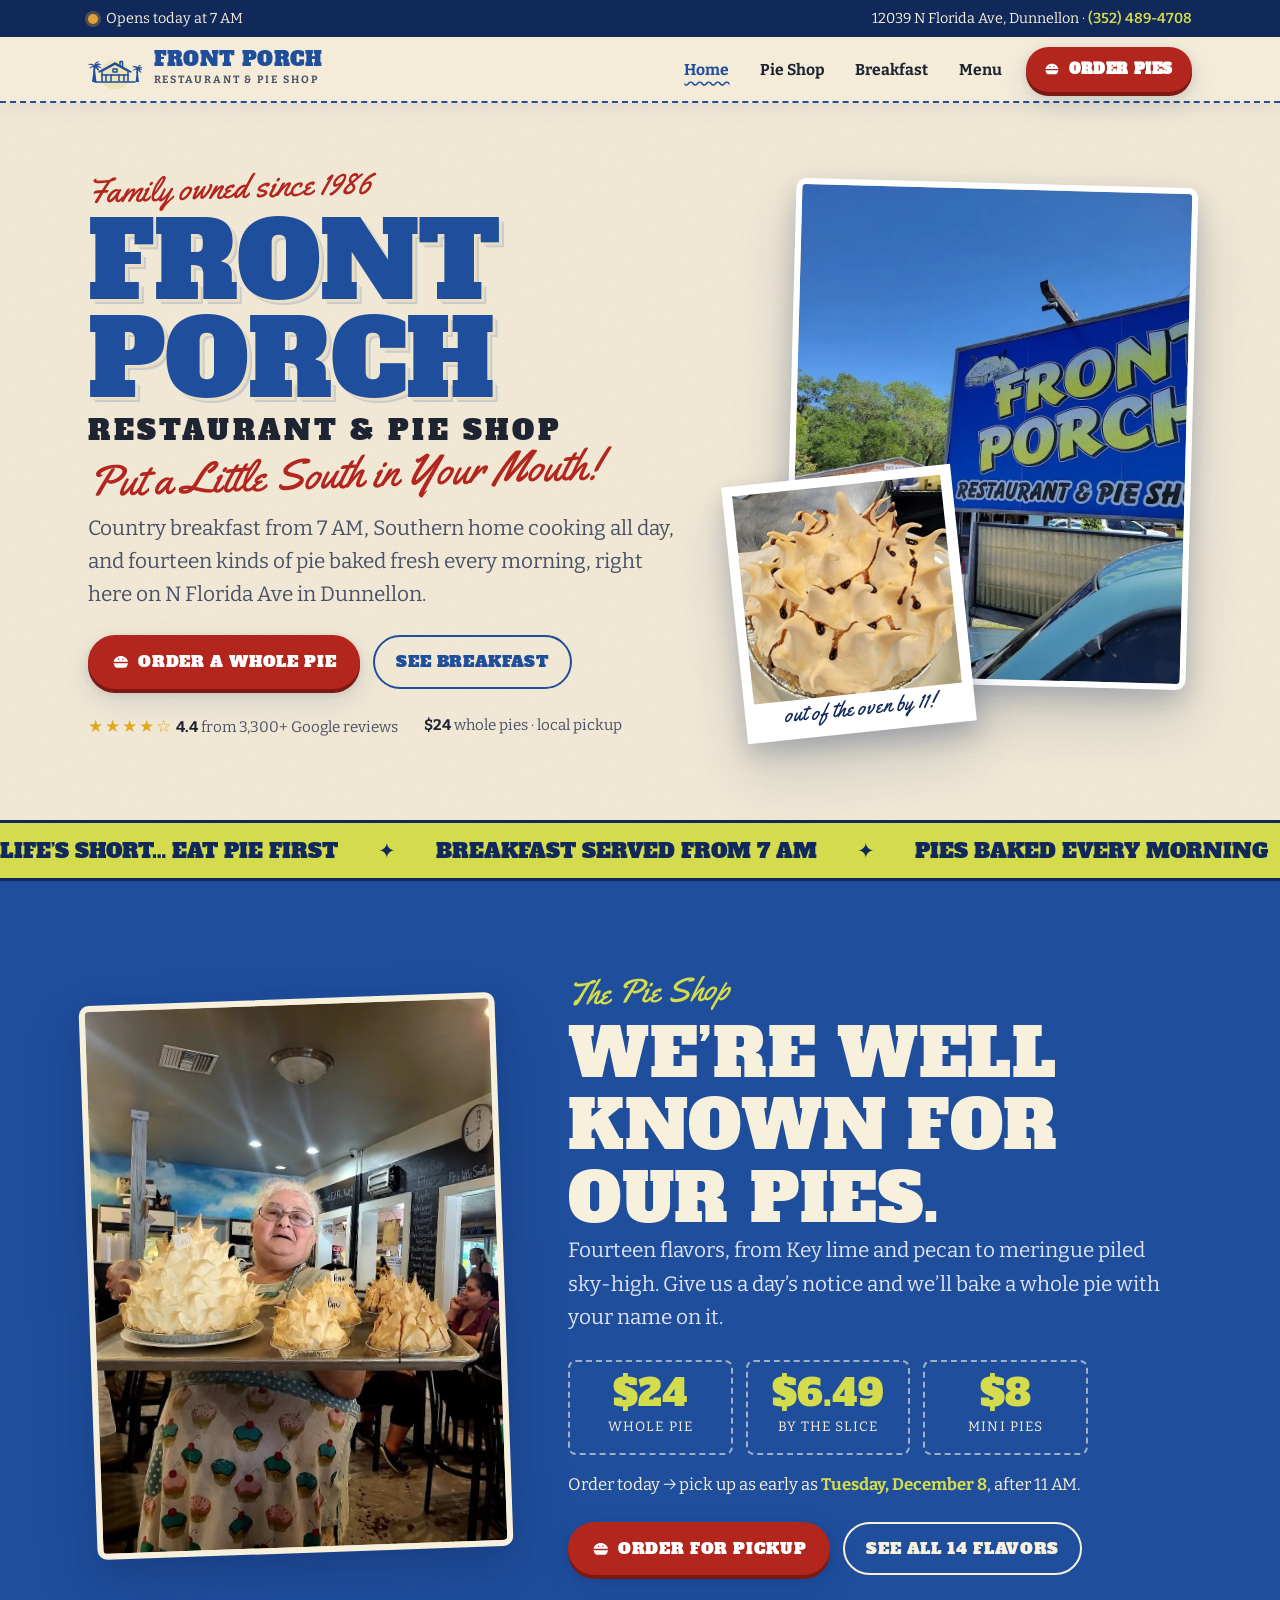
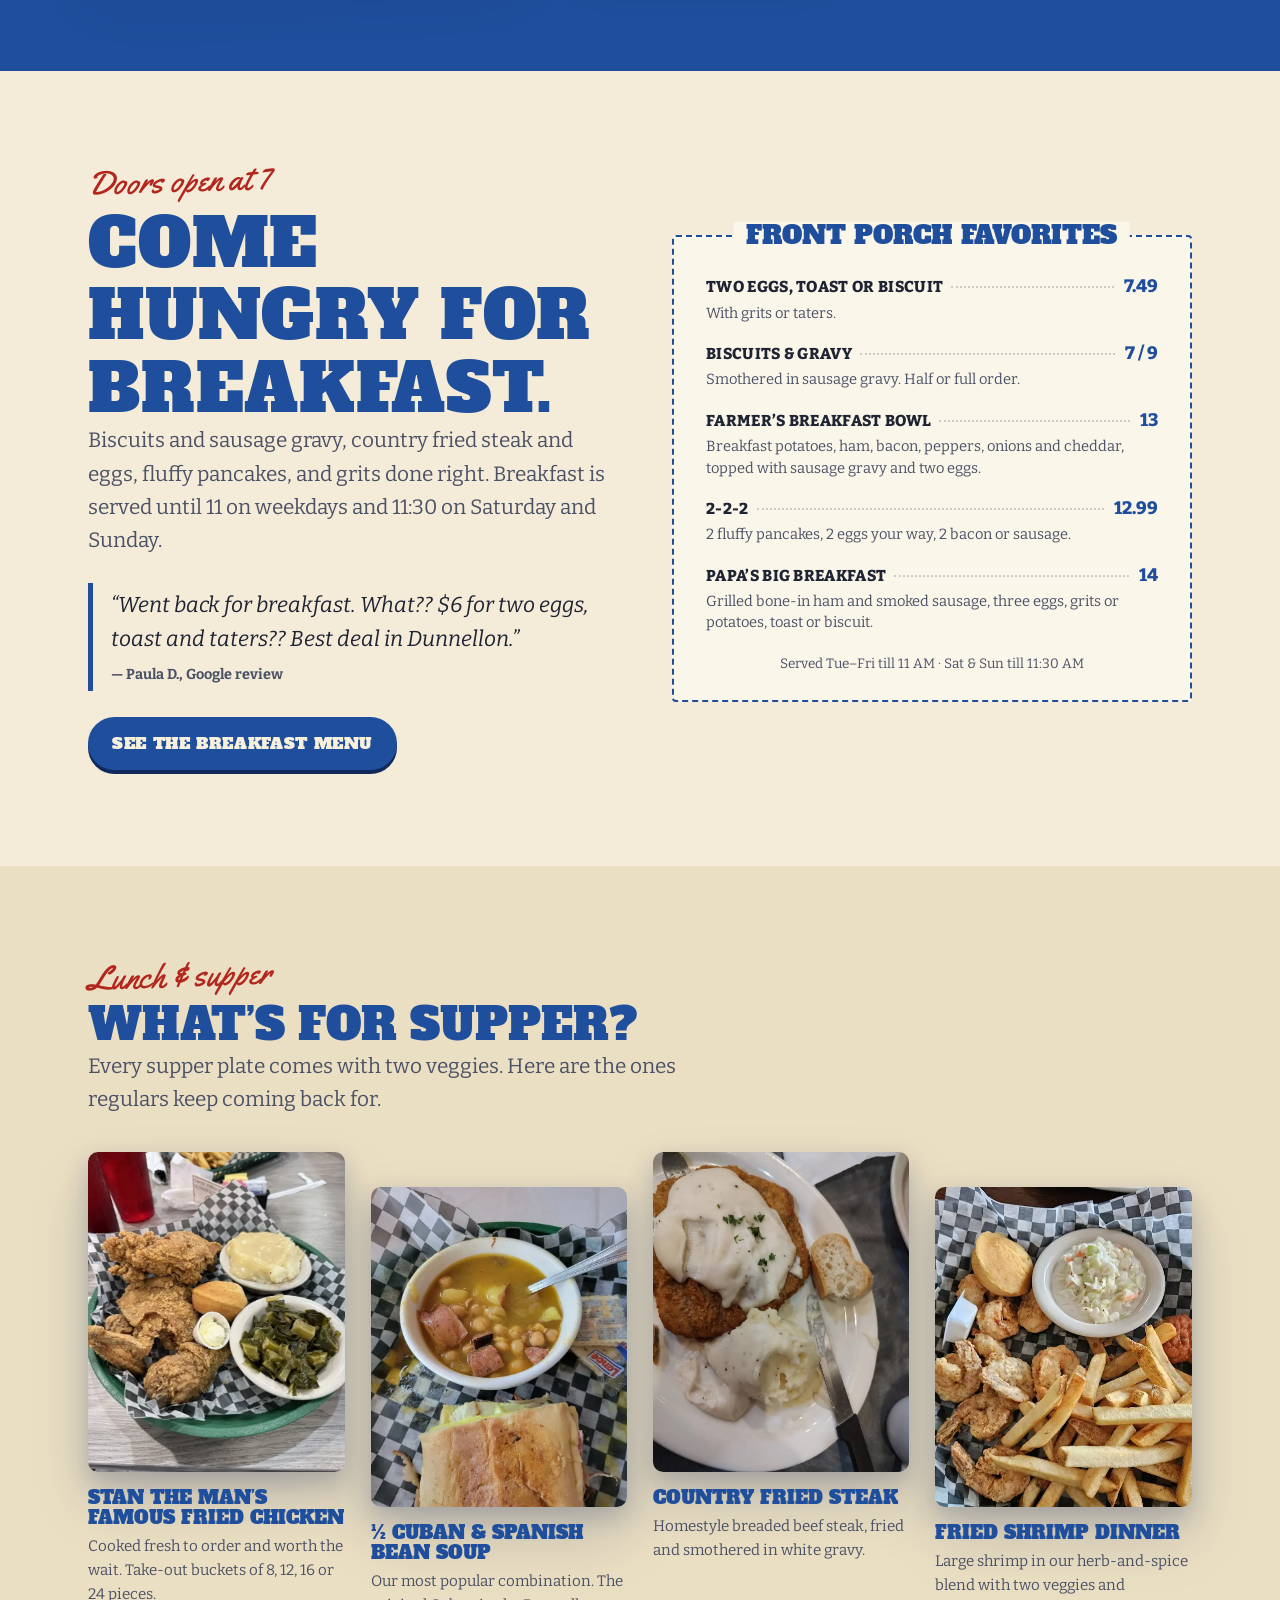
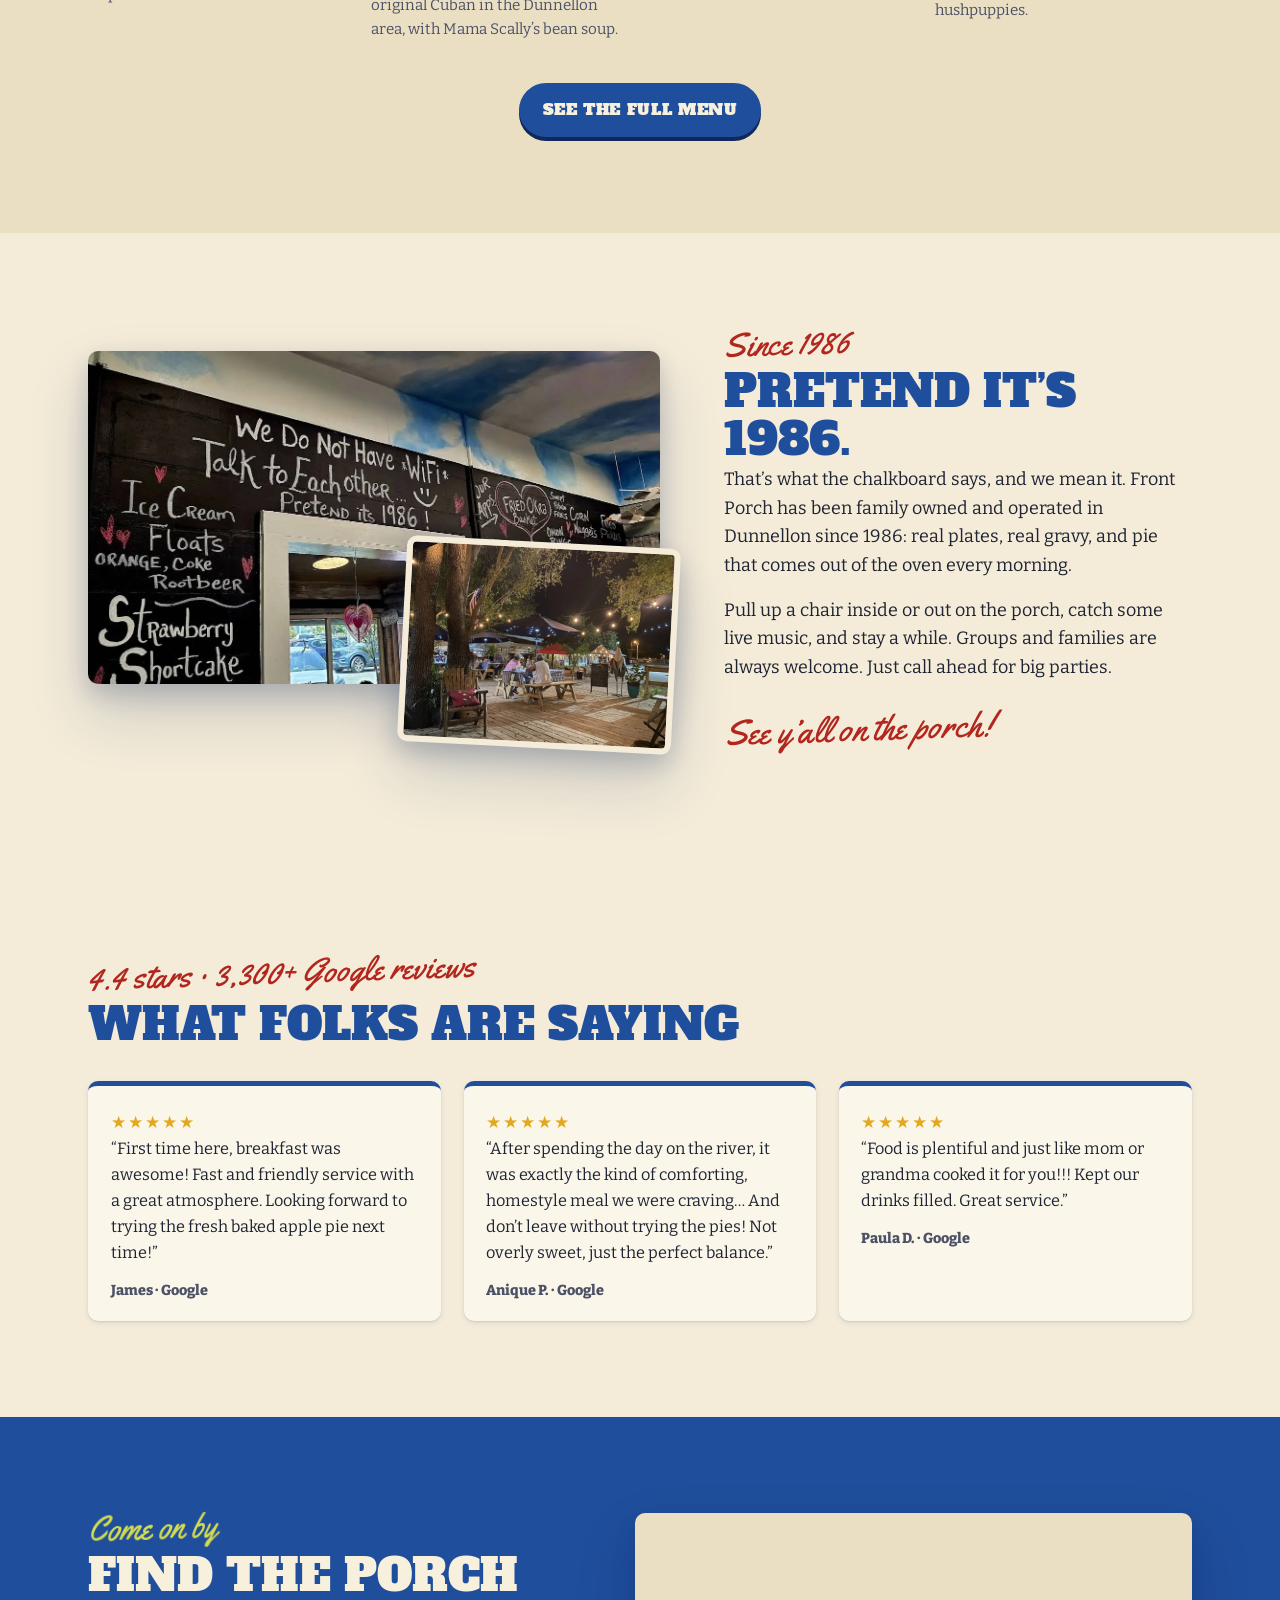
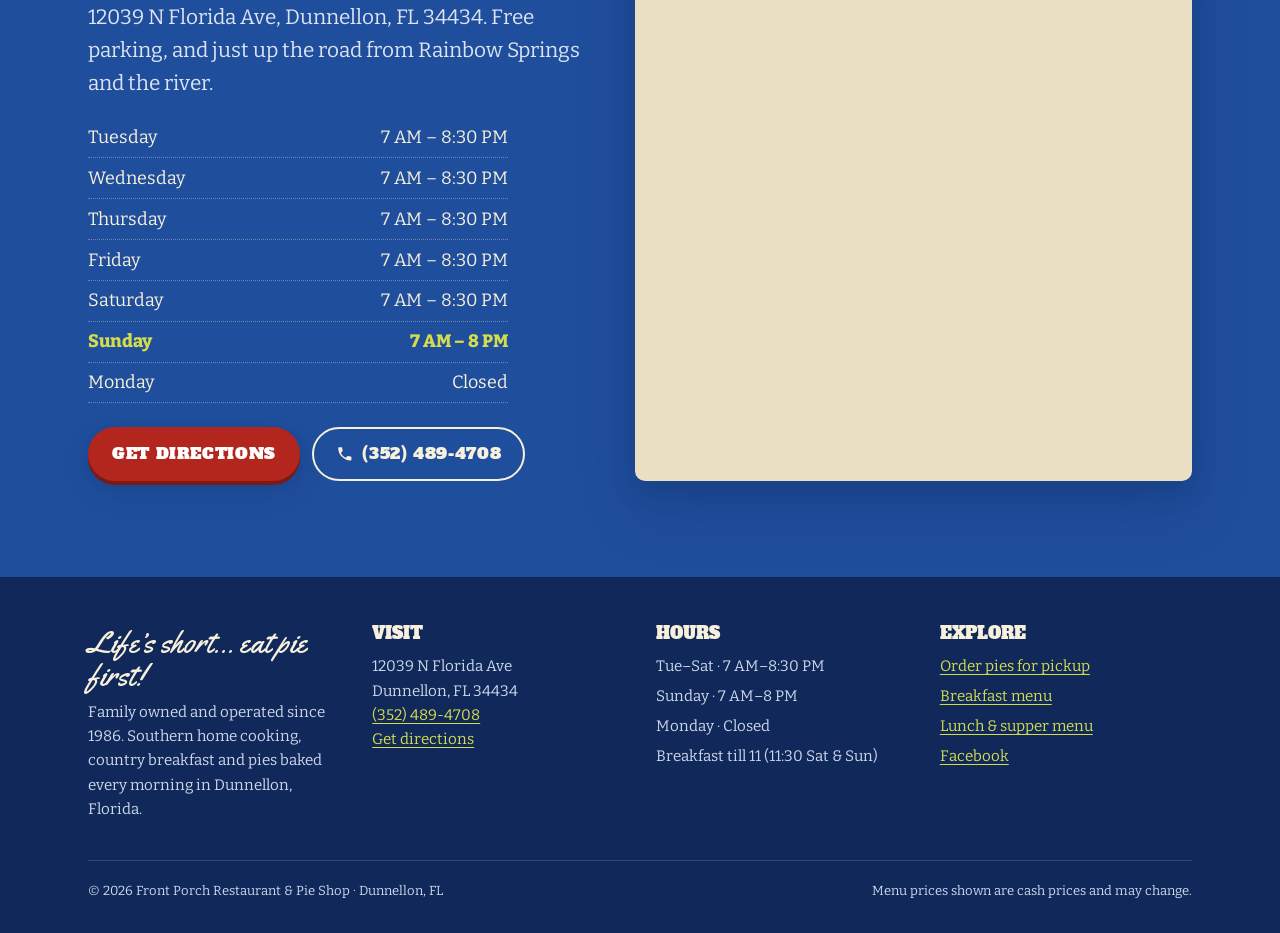
==== commit 4304d74f: "feat: build full multi-page site with pie pre-order page - Home, Pie Shop (whole-pie ordering for lo" ====
--- a/index.html
+++ b/index.html
@@ -3,559 +3,398 @@
 <head>
 <meta charset="UTF-8" />
 <meta name="viewport" content="width=device-width, initial-scale=1" />
-<title>Front Porch Restaurant &amp; Pie Shop — Home Cooking in Dunnellon, FL</title>
-<meta name="description" content="Family-run Southern home cooking & famous homemade pies in Dunnellon, FL since 1986. Fried chicken, pot roast, peach pie. Open Tue–Sun. Put a little South in your mouth." />
-<meta name="theme-color" content="#1C4E8A" />
+<title>Front Porch Restaurant &amp; Pie Shop | Breakfast, Southern Cooking &amp; Pies in Dunnellon, FL</title>
+<meta name="description" content="Family owned since 1986. Country breakfast from 7 AM, Southern home cooking and 14 homemade pies baked every morning. Order whole pies for local pickup in Dunnellon, FL." />
+<meta name="theme-color" content="#1F4E9C" />
 <link rel="canonical" href="https://palmettoai.github.io/front-porch-restaurant/" />
-
-<!-- Open Graph / Social -->
-<meta property="og:type" content="restaurant.restaurant" />
+<meta property="og:type" content="website" />
+<meta property="og:site_name" content="Front Porch Restaurant &amp; Pie Shop" />
 <meta property="og:title" content="Front Porch Restaurant & Pie Shop — Dunnellon, FL" />
-<meta property="og:description" content="Southern home cooking & famous homemade pies since 1986. Put a little South in your mouth." />
-<meta property="og:image" content="https://palmettoai.github.io/front-porch-restaurant/assets/og.jpg" />
+<meta property="og:description" content="Family owned since 1986. Country breakfast from 7 AM, Southern home cooking and 14 homemade pies baked every morning. Order whole pies for local pickup in Dunnellon, FL." />
 <meta property="og:url" content="https://palmettoai.github.io/front-porch-restaurant/" />
-<meta property="og:site_name" content="Front Porch Restaurant & Pie Shop" />
+<meta property="og:image" content="https://palmettoai.github.io/front-porch-restaurant/assets/og/home.jpg" />
+<meta property="og:image:width" content="1200" />
+<meta property="og:image:height" content="630" />
+<meta property="og:image:alt" content="Front Porch Restaurant & Pie Shop — Dunnellon, FL" />
 <meta name="twitter:card" content="summary_large_image" />
 <meta name="twitter:title" content="Front Porch Restaurant & Pie Shop — Dunnellon, FL" />
-<meta name="twitter:description" content="Southern home cooking & famous homemade pies since 1986." />
-<meta name="twitter:image" content="https://palmettoai.github.io/front-porch-restaurant/assets/og.jpg" />
-
-<link rel="preload" as="image" href="assets/hero.jpg" fetchpriority="high" />
+<meta name="twitter:description" content="Family owned since 1986. Country breakfast from 7 AM, Southern home cooking and 14 homemade pies baked every morning. Order whole pies for local pickup in Dunnellon, FL." />
+<meta name="twitter:image" content="https://palmettoai.github.io/front-porch-restaurant/assets/og/home.jpg" />
+<link rel="preload" as="image" href="assets/img/hero.webp" fetchpriority="high" />
 <link rel="preconnect" href="https://fonts.googleapis.com" />
 <link rel="preconnect" href="https://fonts.gstatic.com" crossorigin />
-<link rel="stylesheet" href="https://fonts.googleapis.com/css2?family=Rye&family=Bitter:ital,wght@0,400;0,600;0,800;1,400&family=Caveat:wght@600;700&display=swap" />
-
-<link rel="icon" href="data:image/svg+xml,%3Csvg xmlns='http://www.w3.org/2000/svg' viewBox='0 0 64 64'%3E%3Crect width='64' height='64' rx='10' fill='%231C4E8A'/%3E%3Ctext x='32' y='44' font-size='38' text-anchor='middle' fill='%23C7D24A' font-family='Georgia,serif' font-weight='bold'%3EFP%3C/text%3E%3C/svg%3E" />
-
+<link rel="stylesheet" href="https://fonts.googleapis.com/css2?family=Alfa+Slab+One&amp;family=Bitter:wght@400;700;800&amp;family=Yellowtail&amp;display=swap" />
+<link rel="stylesheet" href="assets/site.css?v=5" />
+<link rel="icon" href="assets/favicon.svg" type="image/svg+xml" />
 <script type="application/ld+json">
 {
-  "@context": "https://schema.org",
-  "@type": "Restaurant",
-  "name": "Front Porch Restaurant & Pie Shop",
-  "image": "https://palmettoai.github.io/front-porch-restaurant/assets/og.jpg",
-  "url": "https://palmettoai.github.io/front-porch-restaurant/",
-  "telephone": "+1-352-489-4708",
-  "priceRange": "$10–20",
-  "servesCuisine": ["American", "Southern", "Comfort Food", "Breakfast", "Pie"],
-  "description": "Family-run Southern home cooking and famous homemade pies in Dunnellon, Florida since 1986.",
-  "address": {
+ "@context": "https://schema.org",
+ "@graph": [
+  {
+   "@type": "Restaurant",
+   "@id": "https://palmettoai.github.io/front-porch-restaurant/#restaurant",
+   "name": "Front Porch Restaurant & Pie Shop",
+   "alternateName": "The Front Porch Restaurant & Pie Shop",
+   "image": [
+    "https://palmettoai.github.io/front-porch-restaurant/assets/img/hero.webp",
+    "https://palmettoai.github.io/front-porch-restaurant/assets/img/pie-meringue.webp"
+   ],
+   "logo": "https://palmettoai.github.io/front-porch-restaurant/assets/og/home.jpg",
+   "url": "https://palmettoai.github.io/front-porch-restaurant/",
+   "telephone": "+1-352-489-4708",
+   "priceRange": "$10–20",
+   "servesCuisine": [
+    "American",
+    "Southern",
+    "Comfort Food",
+    "Breakfast",
+    "Pie"
+   ],
+   "description": "Family owned and operated since 1986. Southern home cooking, country breakfast and homemade pies in Dunnellon, Florida.",
+   "foundingDate": "1986",
+   "address": {
     "@type": "PostalAddress",
     "streetAddress": "12039 N Florida Ave",
     "addressLocality": "Dunnellon",
     "addressRegion": "FL",
     "postalCode": "34434",
     "addressCountry": "US"
-  },
-  "geo": { "@type": "GeoCoordinates", "latitude": 29.0205, "longitude": -82.4337 },
-  "hasMap": "https://www.google.com/maps/search/?api=1&query=Front+Porch+Restaurant+12039+N+Florida+Ave+Dunnellon+FL+34434",
-  "aggregateRating": { "@type": "AggregateRating", "ratingValue": "4.4", "reviewCount": "3478", "bestRating": "5" },
-  "openingHoursSpecification": [
-    { "@type": "OpeningHoursSpecification", "dayOfWeek": ["Tuesday","Wednesday","Thursday","Friday","Saturday"], "opens": "07:00", "closes": "20:30" },
-    { "@type": "OpeningHoursSpecification", "dayOfWeek": "Sunday", "opens": "07:00", "closes": "20:00" }
-  ],
-  "amenityFeature": [
-    { "@type": "LocationFeatureSpecification", "name": "Outdoor seating", "value": true },
-    { "@type": "LocationFeatureSpecification", "name": "Live music", "value": true },
-    { "@type": "LocationFeatureSpecification", "name": "Kids' menu", "value": true },
-    { "@type": "LocationFeatureSpecification", "name": "Takeout", "value": true },
-    { "@type": "LocationFeatureSpecification", "name": "Catering", "value": true }
-  ],
-  "acceptsReservations": "False"
+   },
+   "geo": {
+    "@type": "GeoCoordinates",
+    "latitude": 29.0205,
+    "longitude": -82.4337
+   },
+   "hasMap": "https://www.google.com/maps/search/?api=1&query=Front+Porch+Restaurant+12039+N+Florida+Ave+Dunnellon+FL+34434",
+   "sameAs": [
+    "https://www.facebook.com/p/The-Front-Porch-Restaurant-Pie-Shop-100044299162284/"
+   ],
+   "aggregateRating": {
+    "@type": "AggregateRating",
+    "ratingValue": "4.4",
+    "reviewCount": "3378",
+    "bestRating": "5"
+   },
+   "openingHoursSpecification": [
+    {
+     "@type": "OpeningHoursSpecification",
+     "dayOfWeek": [
+      "Tuesday",
+      "Wednesday",
+      "Thursday",
+      "Friday",
+      "Saturday"
+     ],
+     "opens": "07:00",
+     "closes": "20:30"
+    },
+    {
+     "@type": "OpeningHoursSpecification",
+     "dayOfWeek": "Sunday",
+     "opens": "07:00",
+     "closes": "20:00"
+    }
+   ],
+   "hasMenu": [
+    "https://palmettoai.github.io/front-porch-restaurant/breakfast.html",
+    "https://palmettoai.github.io/front-porch-restaurant/menu.html",
+    "https://palmettoai.github.io/front-porch-restaurant/pies.html"
+   ],
+   "acceptsReservations": "True",
+   "paymentAccepted": "Cash, Credit Card, Debit Card, Contactless",
+   "amenityFeature": [
+    {
+     "@type": "LocationFeatureSpecification",
+     "name": "Outdoor seating",
+     "value": true
+    },
+    {
+     "@type": "LocationFeatureSpecification",
+     "name": "Live music",
+     "value": true
+    },
+    {
+     "@type": "LocationFeatureSpecification",
+     "name": "Kids' menu",
+     "value": true
+    },
+    {
+     "@type": "LocationFeatureSpecification",
+     "name": "Takeout",
+     "value": true
+    },
+    {
+     "@type": "LocationFeatureSpecification",
+     "name": "Wheelchair accessible",
+     "value": true
+    },
+    {
+     "@type": "LocationFeatureSpecification",
+     "name": "Free parking",
+     "value": true
+    }
+   ]
+  }
+ ]
 }
 </script>
-<style>
-  :root{
-    --paper:#F3E7CE; --paper-2:#EADCBC; --card:#FBF3DF;
-    --ink:#251A10; --ink-soft:#5C4A33;
-    --blue:#1C4E8A; --blue-deep:#123A66;
-    --lime:#C7D24A; --lime-bright:#DDE864;
-    --barn:#9E3526; --barn-deep:#7C2619;
-    --wood:#6B5640;
-    --line:rgba(37,26,16,.18);
-    --xs:.5rem; --sm:.85rem; --md:1.4rem; --lg:2.4rem; --xl:4rem; --xxl:6.5rem;
-    --maxw:1180px;
-    --shadow-sm:0 1px 2px rgba(37,26,16,.12), 0 2px 6px rgba(37,26,16,.08);
-    --shadow-md:0 4px 10px rgba(37,26,16,.16), 0 10px 30px rgba(37,26,16,.14);
-    --shadow-lg:0 10px 24px rgba(37,26,16,.22), 0 28px 60px rgba(37,26,16,.20);
-    --ease:cubic-bezier(.22,.61,.36,1);
-  }
-  *{box-sizing:border-box;margin:0;padding:0}
-  html{scroll-behavior:smooth;-webkit-text-size-adjust:100%}
-  body{
-    font-family:"Bitter",Georgia,serif;color:var(--ink);background:var(--paper);
-    line-height:1.62;font-size:clamp(1rem,.55vw + .92rem,1.12rem);overflow-x:hidden;
-  }
-  /* paper grain */
-  body::before{
-    content:"";position:fixed;inset:0;pointer-events:none;z-index:1;opacity:.5;mix-blend-mode:multiply;
-    background-image:url("data:image/svg+xml,%3Csvg xmlns='http://www.w3.org/2000/svg' width='160' height='160'%3E%3Cfilter id='n'%3E%3CfeTurbulence type='fractalNoise' baseFrequency='.85' numOctaves='2' stitchTiles='stitch'/%3E%3CfeColorMatrix type='saturate' values='0'/%3E%3C/filter%3E%3Crect width='160' height='160' filter='url(%23n)' opacity='.32'/%3E%3C/svg%3E");
-  }
-  img{max-width:100%;display:block;height:auto}
-  a{color:var(--barn);text-underline-offset:3px}
-  h1,h2,h3{line-height:1.05;font-weight:400}
-  .rye{font-family:"Rye",Georgia,serif}
-  .script{font-family:"Caveat",cursive}
-  .wrap{max-width:var(--maxw);margin-inline:auto;padding-inline:clamp(1.1rem,4vw,2.4rem)}
-  .eyebrow{font-family:"Caveat",cursive;font-size:clamp(1.4rem,3.5vw,2rem);color:var(--barn);font-weight:700;line-height:1}
-  .skip{position:absolute;left:-999px;top:0;background:var(--blue);color:#fff;padding:.7rem 1.1rem;z-index:200;border-radius:0 0 8px 0}
-  .skip:focus{left:0}
-  :focus-visible{outline:3px solid var(--barn);outline-offset:3px;border-radius:3px}
-
-  /* ---------- Painted sign component ---------- */
-  .sign{
-    display:inline-block;background:var(--blue);color:var(--lime-bright);
-    font-family:"Rye",Georgia,serif;text-align:center;
-    padding:.55em .95em;border-radius:7px;
-    box-shadow:inset 0 0 0 3px var(--paper), inset 0 0 0 6px var(--blue), var(--shadow-md);
-    text-shadow:0 2px 0 var(--blue-deep), 0 3px 4px rgba(0,0,0,.35);
-  }
-
-  /* ---------- Top bar ---------- */
-  .topbar{
-    position:sticky;top:0;z-index:50;background:var(--blue-deep);color:#f6efdc;
-    display:flex;gap:1rem;justify-content:space-between;align-items:center;
-    padding:.5rem clamp(1.1rem,4vw,2.4rem);font-size:.92rem;
-    border-bottom:3px solid var(--lime);
-  }
-  .topbar a{color:var(--lime-bright);font-weight:600;text-decoration:none}
-  .topbar .status{display:flex;align-items:center;gap:.5rem;font-family:"Bitter"}
-  .dot{width:10px;height:10px;border-radius:50%;background:#7CCB6B;box-shadow:0 0 0 3px rgba(124,203,107,.3);flex:none}
-  .dot.shut{background:#E0a13a;box-shadow:0 0 0 3px rgba(224,161,58,.3)}
-  .topbar .call{background:var(--lime);color:var(--blue-deep);padding:.42rem .9rem;border-radius:999px;white-space:nowrap}
-
-  /* ---------- Hero ---------- */
-  .hero{position:relative;min-height:clamp(560px,92vh,860px);display:grid;align-items:end;isolation:isolate;color:#fdf6e3}
-  .hero::after{
-    content:"";position:absolute;inset:0;z-index:-1;
-    background:
-      linear-gradient(180deg,rgba(18,40,68,.30) 0%,rgba(18,40,68,.18) 38%,rgba(18,30,40,.62) 78%,rgba(15,22,30,.86) 100%),
-      url("assets/hero.jpg") center 28%/cover no-repeat;
-  }
-  .hero-inner{padding-block:clamp(2rem,7vw,4.5rem) clamp(2.6rem,8vw,5rem);display:grid;gap:1.1rem;max-width:var(--maxw);margin-inline:auto;width:100%}
-  .hero .since{font-family:"Caveat",cursive;font-weight:700;font-size:clamp(1.5rem,4vw,2.3rem);color:var(--lime-bright);transform:rotate(-2deg);width:max-content}
-  .hero h1{font-family:"Rye",Georgia,serif;font-size:clamp(2.9rem,11vw,7.4rem);letter-spacing:.5px;
-    text-shadow:0 3px 0 rgba(0,0,0,.35),0 6px 22px rgba(0,0,0,.45);margin-block:-.1rem}
-  .hero h1 .amp{display:block;font-size:.42em;color:var(--lime-bright);letter-spacing:2px;margin-top:.15em}
-  .hero .tag{font-family:"Caveat",cursive;font-weight:700;font-size:clamp(1.6rem,5vw,3rem);color:#fdf6e3;transform:rotate(-1.5deg);width:max-content}
-  .hero .meta{display:flex;flex-wrap:wrap;gap:.6rem 1.4rem;align-items:center;font-size:1rem;margin-top:.2rem}
-  .stars{color:var(--lime-bright);letter-spacing:2px;font-size:1.15rem}
-  .hero .meta b{font-family:"Bitter"}
-  .cta-row{display:flex;flex-wrap:wrap;gap:.8rem;margin-top:1rem}
-  .btn{
-    font-family:"Bitter";font-weight:800;font-size:1.02rem;text-decoration:none;border:0;cursor:pointer;
-    padding:.95rem 1.7rem;border-radius:999px;display:inline-flex;align-items:center;gap:.55rem;
-    transition:transform .25s var(--ease),box-shadow .25s var(--ease),background .2s;
-    min-height:48px;
-  }
-  .btn-primary{background:var(--lime);color:var(--blue-deep);box-shadow:var(--shadow-md)}
-  .btn-primary:hover{transform:translateY(-3px);box-shadow:var(--shadow-lg)}
-  .btn-ghost{background:rgba(253,246,227,.12);color:#fdf6e3;border:2px solid rgba(253,246,227,.55);backdrop-filter:blur(2px)}
-  .btn-ghost:hover{background:rgba(253,246,227,.22);transform:translateY(-3px)}
-
-  /* ---------- Section scaffolding ---------- */
-  section{position:relative;z-index:2}
-  .band{padding-block:clamp(3.2rem,9vw,6.5rem)}
-  .head{display:grid;gap:.4rem;margin-bottom:clamp(1.6rem,4vw,2.6rem)}
-  .head h2{font-family:"Rye",Georgia,serif;font-size:clamp(2rem,6.2vw,3.6rem);color:var(--blue-deep)}
-  .plank{
-    background:
-      repeating-linear-gradient(180deg,transparent 0 38px,rgba(107,86,64,.10) 38px 40px),
-      linear-gradient(180deg,var(--paper-2),var(--paper));
-  }
-  .reveal{opacity:0;transform:translateY(26px);transition:opacity .8s var(--ease),transform .8s var(--ease)}
-  .reveal.in{opacity:1;transform:none}
-
-  /* ---------- Story ---------- */
-  .story-grid{display:grid;grid-template-columns:1.05fr .95fr;gap:clamp(1.6rem,5vw,4rem);align-items:center}
-  .story-copy p{margin-top:1rem;color:var(--ink-soft);font-size:1.08rem}
-  .story-copy .lead{font-size:clamp(1.2rem,2.4vw,1.5rem);color:var(--ink);font-weight:600;line-height:1.4}
-  .frame{position:relative}
-  .frame img{border-radius:6px;box-shadow:var(--shadow-lg);border:6px solid #fff;outline:1px solid var(--line);aspect-ratio:11/9;object-fit:cover}
-  .frame .tape{position:absolute;top:-16px;left:50%;width:120px;height:34px;transform:translateX(-50%) rotate(-3deg);
-    background:rgba(199,210,74,.55);box-shadow:0 1px 3px rgba(0,0,0,.15);border-radius:2px}
-  .est{position:absolute;right:-14px;bottom:-22px;background:var(--barn);color:#fdf6e3;font-family:"Rye";
-    width:104px;height:104px;border-radius:50%;display:grid;place-content:center;text-align:center;line-height:1.05;
-    font-size:.95rem;box-shadow:var(--shadow-md);border:3px solid var(--paper);transform:rotate(8deg)}
-  .est b{font-size:1.5rem;display:block}
-
-  /* ---------- Plate feature ---------- */
-  .plate{background:var(--blue-deep);color:#f4ead2}
-  .plate .plate-grid{display:grid;grid-template-columns:.92fr 1.08fr;gap:clamp(1.6rem,5vw,4rem);align-items:center}
-  .plate img{border-radius:8px;box-shadow:var(--shadow-lg);aspect-ratio:4/5;object-fit:cover}
-  .plate h2{font-family:"Rye";color:var(--lime-bright);font-size:clamp(2rem,6vw,3.4rem)}
-  .plate .eyebrow{color:var(--lime)}
-  .plate p{color:#e7dcc3;margin-top:1rem;font-size:1.08rem}
-  .tags{display:flex;flex-wrap:wrap;gap:.55rem;margin-top:1.5rem;list-style:none}
-  .tags li{background:rgba(199,210,74,.16);border:1px solid rgba(199,210,74,.45);color:#eef2cf;
-    padding:.42rem .9rem;border-radius:999px;font-size:.92rem;font-weight:600}
-
-  /* ---------- Pie feature ---------- */
-  .pie{background:linear-gradient(160deg,var(--barn),var(--barn-deep));color:#f7e9d8;overflow:hidden}
-  .pie-grid{display:grid;grid-template-columns:1.05fr .95fr;gap:clamp(1.6rem,5vw,4rem);align-items:center}
-  .pie h2{font-family:"Rye";font-size:clamp(2.2rem,7vw,4rem);color:#fdf6e3}
-  .pie .eyebrow{color:var(--lime-bright)}
-  .pie p{margin-top:1rem;color:#f0ddc8;font-size:1.1rem}
-  .pielist{list-style:none;display:grid;grid-template-columns:1fr 1fr;gap:.55rem 1.4rem;margin-top:1.6rem;font-family:"Caveat";font-weight:700;font-size:1.4rem}
-  .pielist li{display:flex;gap:.55rem;align-items:baseline}
-  .pielist li::before{content:"✦";color:var(--lime-bright);font-family:"Bitter";font-size:.85rem}
-  .pie img{border-radius:10px;box-shadow:var(--shadow-lg);aspect-ratio:3/4;object-fit:cover;transform:rotate(2deg)}
-
-  /* ---------- 1986 manifesto band ---------- */
-  .manifesto{position:relative;min-height:clamp(420px,64vh,620px);display:grid;place-items:center;text-align:center;color:#fdf6e3;isolation:isolate;padding:3rem 1.2rem}
-  .manifesto::after{content:"";position:absolute;inset:0;z-index:-1;
-    background:linear-gradient(rgba(15,20,16,.62),rgba(15,20,16,.72)),url("assets/chalkboard.jpg") center/cover no-repeat}
-  .manifesto .script{font-size:clamp(2rem,7vw,4.4rem);color:var(--lime-bright);line-height:1.15;max-width:14ch;font-weight:700;rotate:-1.5deg}
-  .manifesto p{margin-top:1.4rem;font-size:1.05rem;color:#e6dcc7;max-width:46ch;margin-inline:auto}
-  .manifesto .credit{font-size:.85rem;margin-top:1.2rem;color:#bcb39c;letter-spacing:.5px}
-
-  /* ---------- Menu ---------- */
-  .menu-board{background:var(--blue-deep);border-radius:14px;padding:clamp(1.6rem,4vw,3rem);box-shadow:var(--shadow-lg);
-    border:5px solid #2c2014;color:#f3ead4;position:relative}
-  .menu-board::before{content:"";position:absolute;inset:10px;border:1px dashed rgba(243,234,212,.28);border-radius:8px;pointer-events:none}
-  .menu-cols{display:grid;grid-template-columns:1fr 1fr;gap:clamp(1.4rem,4vw,3rem) clamp(2rem,6vw,5rem)}
-  .menu-cat{font-family:"Rye";color:var(--lime-bright);font-size:1.35rem;margin:1.6rem 0 .7rem;border-bottom:2px dotted rgba(199,210,74,.4);padding-bottom:.35rem}
-  .menu-cat:first-child{margin-top:0}
-  .mi{display:flex;justify-content:space-between;gap:.8rem;padding:.42rem 0;border-bottom:1px dotted rgba(243,234,212,.18)}
-  .mi .nm{font-weight:600}
-  .mi .ds{display:block;font-size:.86rem;color:#c8bd9f;font-weight:400;font-family:"Bitter"}
-  .mi .pr{font-family:"Rye";color:var(--lime-bright);white-space:nowrap}
-  .menu-note{text-align:center;margin-top:1.8rem;font-family:"Caveat";font-weight:700;font-size:1.45rem;color:var(--lime-bright)}
-
-  /* ---------- Reviews ---------- */
-  .reviews{background:var(--paper-2)}
-  .rev-grid{display:grid;grid-template-columns:repeat(3,1fr);gap:clamp(1.1rem,3vw,2rem)}
-  .rev{background:var(--card);border:1px solid var(--line);border-radius:6px;padding:1.6rem 1.5rem;box-shadow:var(--shadow-sm);
-    position:relative;rotate:-1deg}
-  .rev:nth-child(2){rotate:1.2deg}
-  .rev:nth-child(3){rotate:-.5deg}
-  .rev .pin{position:absolute;top:-9px;left:50%;transform:translateX(-50%);width:16px;height:16px;border-radius:50%;
-    background:var(--barn);box-shadow:0 2px 4px rgba(0,0,0,.3),inset 0 -2px 3px rgba(0,0,0,.3)}
-  .rev .qstars{color:#D9A33A;letter-spacing:2px;font-size:1rem}
-  .rev p{margin-top:.7rem;font-style:italic;color:var(--ink-soft);font-size:1rem}
-  .rev .who{margin-top:1rem;font-weight:800;font-family:"Bitter";font-size:.95rem;color:var(--ink)}
-  .rev .who span{display:block;font-weight:400;font-style:normal;color:var(--ink-soft);font-size:.82rem}
-
-  /* ---------- Visit ---------- */
-  .visit-grid{display:grid;grid-template-columns:1fr 1fr;gap:clamp(1.6rem,5vw,4rem)}
-  .visit h2{font-family:"Rye";font-size:clamp(2rem,6vw,3.4rem);color:var(--blue-deep)}
-  .info-row{display:flex;gap:.9rem;padding:1rem 0;border-bottom:1px solid var(--line);align-items:flex-start}
-  .info-row .ic{flex:none;width:42px;height:42px;border-radius:50%;background:var(--blue);color:var(--lime-bright);
-    display:grid;place-content:center;font-family:"Rye";font-size:1rem}
-  .info-row a{color:var(--barn);font-weight:700;text-decoration:none}
-  .info-row a:hover{text-decoration:underline}
-  .hours{width:100%;border-collapse:collapse;background:var(--card);border:1px solid var(--line);border-radius:8px;overflow:hidden}
-  .hours caption{font-family:"Rye";color:var(--blue-deep);text-align:left;font-size:1.5rem;margin-bottom:.7rem;caption-side:top}
-  .hours th,.hours td{padding:.7rem 1rem;text-align:left;border-bottom:1px solid var(--line);font-size:.98rem}
-  .hours th{font-weight:800;font-family:"Bitter"}
-  .hours tr:last-child td,.hours tr:last-child th{border-bottom:0}
-  .hours tr.today{background:rgba(199,210,74,.28)}
-  .hours tr.today th::after{content:" • Today";color:var(--barn);font-weight:800;font-size:.78rem}
-  .hours .closed{color:var(--barn);font-weight:700}
-  .feat{display:flex;flex-wrap:wrap;gap:.5rem;margin-top:1.4rem;list-style:none}
-  .feat li{background:var(--card);border:1px solid var(--line);padding:.4rem .85rem;border-radius:999px;font-size:.9rem;font-weight:600;color:var(--ink-soft)}
-  .visit .cta-row{margin-top:1.6rem}
-  .btn-blue{background:var(--blue);color:#fdf6e3;box-shadow:var(--shadow-md)}
-  .btn-blue:hover{transform:translateY(-3px);box-shadow:var(--shadow-lg);background:var(--blue-deep)}
-  .btn-barn{background:var(--barn);color:#fdf6e3;box-shadow:var(--shadow-md)}
-  .btn-barn:hover{transform:translateY(-3px);box-shadow:var(--shadow-lg)}
-
-  /* ---------- Footer ---------- */
-  footer{background:var(--blue-deep);color:#d8cfb6;padding:clamp(2.4rem,6vw,4rem) 0 2.4rem;text-align:center}
-  footer .sign{margin-bottom:1.4rem;font-size:clamp(1.3rem,4vw,2rem)}
-  footer .nap{font-size:1rem;line-height:1.9}
-  footer a{color:var(--lime-bright);text-decoration:none}
-  footer .demo{margin-top:2rem;padding-top:1.6rem;border-top:1px solid rgba(216,207,182,.22);font-size:.82rem;color:#9c947d;max-width:52ch;margin-inline:auto;line-height:1.6}
-
-  /* ---------- Responsive ---------- */
-  @media (max-width:860px){
-    .story-grid,.plate .plate-grid,.pie-grid,.visit-grid,.menu-cols{grid-template-columns:1fr}
-    .plate .plate-grid{direction:ltr}
-    .plate img,.pie img{max-width:480px;margin-inline:auto}
-    .rev-grid{grid-template-columns:1fr}
-    .frame{max-width:520px;margin-inline:auto}
-    .est{width:88px;height:88px;font-size:.82rem}
-    .est b{font-size:1.25rem}
-  }
-  @media (max-width:520px){
-    .pielist{grid-template-columns:1fr}
-    .topbar{font-size:.82rem;flex-wrap:wrap;gap:.5rem}
-    .topbar .hide-sm{display:none}
-  }
-  @media (prefers-reduced-motion:reduce){
-    *{animation:none!important;scroll-behavior:auto!important}
-    .reveal{opacity:1;transform:none;transition:none}
-  }
-</style>
-<noscript><style>.reveal{opacity:1!important;transform:none!important}</style></noscript>
 </head>
 <body>
 <a class="skip" href="#main">Skip to content</a>
-
 <div class="topbar">
-  <div class="status" id="status" aria-live="polite">
-    <span class="dot" id="statusDot"></span><span id="statusText">Open today · 7:00 AM – 8:30 PM</span>
-  </div>
-  <div>
-    <span class="hide-sm" style="opacity:.85;margin-right:1rem">12039 N Florida Ave, Dunnellon FL</span>
-    <a class="call" href="tel:+13524894708">📞 (352) 489-4708</a>
+  <div class="wrap">
+    <span class="status"><span class="dot" aria-hidden="true"></span><span data-status>Tue–Sat 7 AM–8:30 PM · Sun 7 AM–8 PM · Closed Mon</span></span>
+    <span>12039 N Florida Ave, Dunnellon · <a href="tel:+13524894708">(352) 489-4708</a></span>
   </div>
 </div>
-
-<header class="hero">
-  <div class="hero-inner wrap">
-    <span class="since">A taste of home cookin' since 1986</span>
-    <h1 class="rye">Front Porch<span class="amp">RESTAURANT &amp; PIE SHOP</span></h1>
-    <span class="tag">“Put a little South in your mouth.”</span>
-    <div class="meta">
-      <span><span class="stars" aria-hidden="true">★★★★½</span> <b>4.4</b> on 3,400+ Google reviews</span>
-      <span aria-hidden="true">·</span>
-      <span>Dunnellon, Florida</span>
-      <span aria-hidden="true">·</span>
-      <span>Family-run &amp; proud of it</span>
-    </div>
-    <div class="cta-row">
-      <a class="btn btn-primary" href="#menu">See the Menu</a>
-      <a class="btn btn-ghost" href="https://www.google.com/maps/search/?api=1&amp;query=Front+Porch+Restaurant+12039+N+Florida+Ave+Dunnellon+FL+34434" target="_blank" rel="noopener">Get Directions ↗</a>
-    </div>
+<header class="site-head">
+  <div class="wrap">
+    <a class="brand" href="index.html" aria-label="Front Porch Restaurant and Pie Shop, home">
+      <svg viewBox="0 0 108 80" aria-hidden="true" focusable="false"><circle cx="54" cy="52" r="30" fill="#EFE3B8"/><g fill="none" stroke="#1F4E9C" stroke-width="3" stroke-linecap="round" stroke-linejoin="round"><path d="M14 66h80"/><path d="M28 64V44l26-14 26 14v20"/><path d="M22 46l32-18 32 18"/><path d="M28 52h52"/><path d="M36 52v12M46 52v12M62 52v12M72 52v12"/><path d="M50 40h8v6h-8z"/><path d="M64 33v-8h5v11"/></g><g fill="#1F4E9C"><path d="M8 66c2-14 3-24 4-34l2 0c0 10 1 20 3 34z"/><path d="M13 32c-6-4-11-3-13 0 4-1 8 0 11 2-5 0-8 3-9 6 4-3 7-4 11-3-2 2-3 6-2 9 2-4 3-6 5-8 1 3 4 5 7 6-1-4-3-6-5-8 4 0 7 2 9 4-1-4-5-7-9-7 3-2 7-2 10-1-3-3-8-4-12-2 1-2 4-4 7-4-4-2-8-1-10 6z"/><path d="M95 66c2-12 2-20 3-30h2c0 10 0 18 2 30z"/><path d="M99 36c-5-3-9-2-11 1 3-1 7 0 9 2-4 0-7 2-8 5 3-2 6-3 9-2-1 2-2 5-1 7 1-3 2-5 4-6 1 2 3 4 6 5-1-3-3-5-4-7 3 0 6 1 8 3-1-3-4-5-8-6 3-1 6-1 8 0-3-2-7-3-10-2 1-2 3-3 6-3-3-2-7-1-8 5z"/></g></svg>
+      <span><b>Front Porch</b><small>Restaurant &amp; Pie Shop</small></span>
+    </a>
+    <button class="nav-toggle" aria-expanded="false" aria-controls="site-nav" aria-label="Menu">
+      <svg viewBox="0 0 24 24" fill="none" stroke="currentColor" stroke-width="2.4" stroke-linecap="round" aria-hidden="true"><path d="M4 7h16M4 12h16M4 17h16"/></svg>
+    </button>
+    <nav id="site-nav" class="nav" aria-label="Main">
+    <a href="index.html" aria-current="page">Home</a>
+    <a href="pies.html">Pie Shop</a>
+    <a href="breakfast.html">Breakfast</a>
+    <a href="menu.html">Menu</a>
+    <a class="btn btn-pie" href="pies.html#order"><svg viewBox="0 0 24 24" fill="currentColor" aria-hidden="true"><path d="M2 14h20l-1.6 4.2A3 3 0 0 1 17.6 20H6.4a3 3 0 0 1-2.8-1.8zM12 4c4.9 0 9 3.3 9.8 8H2.2C3 7.3 7.1 4 12 4zm-3 3.5a1 1 0 1 0 0 2 1 1 0 0 0 0-2zm6 0a1 1 0 1 0 0 2 1 1 0 0 0 0-2z"/></svg>Order Pies</a>
+    </nav>
   </div>
 </header>
-
 <main id="main">
 
-  <section class="band plank" aria-labelledby="story-h">
+  <!-- HERO -->
+  <section class="hero">
+    <div class="wrap hero-grid">
+      <div class="hero-copy">
+        <span class="eyebrow">Family owned since 1986</span>
+        <h1 class="hero-title"><span>Front Porch</span><small>Restaurant &amp; Pie Shop</small></h1>
+        <p class="hero-script script">Put a Little South in Your Mouth!</p>
+        <p class="lede">Country breakfast from 7 AM, Southern home cooking all day, and fourteen kinds of pie baked fresh every morning, right here on N Florida Ave in Dunnellon.</p>
+        <div class="hero-cta">
+          <a class="btn btn-pie" href="pies.html#order"><svg viewBox="0 0 24 24" fill="currentColor" aria-hidden="true"><path d="M2 14h20l-1.6 4.2A3 3 0 0 1 17.6 20H6.4a3 3 0 0 1-2.8-1.8zM12 4c4.9 0 9 3.3 9.8 8H2.2C3 7.3 7.1 4 12 4zm-3 3.5a1 1 0 1 0 0 2 1 1 0 0 0 0-2zm6 0a1 1 0 1 0 0 2 1 1 0 0 0 0-2z"/></svg>Order a Whole Pie</a>
+          <a class="btn btn-ghost" href="breakfast.html">See Breakfast</a>
+        </div>
+        <ul class="hero-facts">
+          <li><span class="stars" aria-hidden="true">★★★★☆</span> <b>4.4</b> from 3,300+ Google reviews</li>
+          <li><b>$24</b> whole pies · local pickup</li>
+        </ul>
+      </div>
+      <div class="hero-art">
+        <div class="photo hero-photo"><img src="assets/img/hero.webp" width="900" height="1200" alt="The blue Front Porch Restaurant &amp; Pie Shop road sign on N Florida Ave in Dunnellon" fetchpriority="high" /></div>
+        <figure class="polaroid hero-pola">
+          <img src="assets/img/pie-meringue.webp" width="1069" height="1100" alt="A mile-high meringue pie drizzled with chocolate" loading="lazy" />
+          <figcaption>out of the oven by 11!</figcaption>
+        </figure>
+      </div>
+    </div>
+  </section>
+
+  <div class="band" aria-hidden="true">
+    <div class="band-track">
+      <span>Life’s short… eat pie first</span><span>Breakfast served from 7 AM</span><span>Pies baked every morning</span><span>Family owned since 1986</span><span>Whole pies $24</span>
+      <span>Life’s short… eat pie first</span><span>Breakfast served from 7 AM</span><span>Pies baked every morning</span><span>Family owned since 1986</span><span>Whole pies $24</span>
+    </div>
+  </div>
+
+  <!-- PIE SHOP -->
+  <section class="section on-blue pie-feature" aria-labelledby="pies-h">
+    <div class="wrap pf-grid">
+      <div class="pf-photo reveal">
+        <div class="photo"><img src="assets/img/pie-baker.webp" width="825" height="1100" alt="A Front Porch baker carrying a tray of towering meringue pies through the dining room" loading="lazy" /></div>
+      </div>
+      <div class="pf-copy reveal">
+        <span class="eyebrow">The Pie Shop</span>
+        <h2 id="pies-h" class="h-display">We’re well known for our pies.</h2>
+        <p class="lede">Fourteen flavors, from Key lime and pecan to meringue piled sky-high. Give us a day’s notice and we’ll bake a whole pie with your name on it.</p>
+        <ul class="price-trio">
+          <li><b>$24</b><span>Whole pie</span></li>
+          <li><b>$6.49</b><span>By the slice</span></li>
+          <li><b>$8</b><span>Mini pies</span></li>
+        </ul>
+        <p class="pickup-line">Order today → pick up as early as <strong data-pickup>tomorrow</strong>, after 11 AM.</p>
+        <div class="hero-cta">
+          <a class="btn btn-pie" href="pies.html#order"><svg viewBox="0 0 24 24" fill="currentColor" aria-hidden="true"><path d="M2 14h20l-1.6 4.2A3 3 0 0 1 17.6 20H6.4a3 3 0 0 1-2.8-1.8zM12 4c4.9 0 9 3.3 9.8 8H2.2C3 7.3 7.1 4 12 4zm-3 3.5a1 1 0 1 0 0 2 1 1 0 0 0 0-2zm6 0a1 1 0 1 0 0 2 1 1 0 0 0 0-2z"/></svg>Order for Pickup</a>
+          <a class="btn btn-ghost" href="pies.html#flavors">See all 14 flavors</a>
+        </div>
+      </div>
+    </div>
+  </section>
+
+  <!-- BREAKFAST -->
+  <section class="section breakfast-feature" aria-labelledby="bk-h">
+    <div class="wrap bf-grid">
+      <div class="bf-copy reveal">
+        <span class="eyebrow">Doors open at 7</span>
+        <h2 id="bk-h" class="h-display">Come hungry for breakfast.</h2>
+        <p class="lede">Biscuits and sausage gravy, country fried steak and eggs, fluffy pancakes, and grits done right. Breakfast is served until 11 on weekdays and 11:30 on Saturday and Sunday.</p>
+        <blockquote class="pull">
+          <p>“Went back for breakfast. What?? $6 for two eggs, toast and taters?? Best deal in Dunnellon.”</p>
+          <footer>— Paula D., Google review</footer>
+        </blockquote>
+        <a class="btn btn-blue" href="breakfast.html">See the Breakfast Menu</a>
+      </div>
+      <div class="menu-box bf-board reveal">
+        <h3 class="box-title">Front Porch Favorites</h3>
+        <ul class="items">
+          <li class="item"><span class="name">Two Eggs, Toast or Biscuit</span><span class="price">7.49</span><span class="desc">With grits or taters.</span></li>
+          <li class="item"><span class="name">Biscuits &amp; Gravy</span><span class="price">7 / 9</span><span class="desc">Smothered in sausage gravy. Half or full order.</span></li>
+          <li class="item"><span class="name">Farmer’s Breakfast Bowl</span><span class="price">13</span><span class="desc">Breakfast potatoes, ham, bacon, peppers, onions and cheddar, topped with sausage gravy and two eggs.</span></li>
+          <li class="item"><span class="name">2-2-2</span><span class="price">12.99</span><span class="desc">2 fluffy pancakes, 2 eggs your way, 2 bacon or sausage.</span></li>
+          <li class="item"><span class="name">Papa’s Big Breakfast</span><span class="price">14</span><span class="desc">Grilled bone-in ham and smoked sausage, three eggs, grits or potatoes, toast or biscuit.</span></li>
+        </ul>
+        <p class="fine box-foot">Served Tue–Fri till 11 AM · Sat &amp; Sun till 11:30 AM</p>
+      </div>
+    </div>
+  </section>
+
+  <!-- FAVORITES -->
+  <section class="section favorites" aria-labelledby="fav-h">
+    <div class="wrap">
+      <div class="fav-head reveal">
+        <span class="eyebrow">Lunch &amp; supper</span>
+        <h2 id="fav-h" class="h-section">What’s for supper?</h2>
+        <p class="lede">Every supper plate comes with two veggies. Here are the ones regulars keep coming back for.</p>
+      </div>
+      <ul class="fav-grid">
+        <li class="fav reveal">
+          <div class="photo"><img src="assets/img/plate.webp" width="712" height="950" alt="Stan the Man's fried chicken with collard greens, mashed potatoes and cornbread" loading="lazy" /></div>
+          <h3>Stan the Man’s Famous Fried Chicken</h3>
+          <p>Cooked fresh to order and worth the wait. Take-out buckets of 8, 12, 16 or 24 pieces.</p>
+        </li>
+        <li class="fav reveal">
+          <div class="photo"><img src="assets/img/cuban-soup.webp" width="750" height="1000" alt="Half Cuban sandwich with a bowl of Spanish bean soup" loading="lazy" /></div>
+          <h3>½ Cuban &amp; Spanish Bean Soup</h3>
+          <p>Our most popular combination. The original Cuban in the Dunnellon area, with Mama Scally’s bean soup.</p>
+        </li>
+        <li class="fav reveal">
+          <div class="photo"><img src="assets/img/country-fried-steak.webp" width="750" height="1000" alt="Country fried steak smothered in white gravy with mashed potatoes" loading="lazy" /></div>
+          <h3>Country Fried Steak</h3>
+          <p>Homestyle breaded beef steak, fried and smothered in white gravy.</p>
+        </li>
+        <li class="fav reveal">
+          <div class="photo"><img src="assets/img/shrimp.webp" width="640" height="640" alt="Fried shrimp basket with fries, coleslaw and hushpuppies" loading="lazy" /></div>
+          <h3>Fried Shrimp Dinner</h3>
+          <p>Large shrimp in our herb-and-spice blend with two veggies and hushpuppies.</p>
+        </li>
+      </ul>
+      <p class="center-cta"><a class="btn btn-blue" href="menu.html">See the Full Menu</a></p>
+    </div>
+  </section>
+
+  <!-- STORY -->
+  <section class="section story" aria-labelledby="story-h">
     <div class="wrap story-grid">
+      <div class="story-photos reveal">
+        <div class="photo s1"><img src="assets/img/chalkboard.webp" width="1200" height="695" alt="Chalkboard inside the restaurant: We do not have WiFi. Talk to each other. Pretend it's 1986." loading="lazy" /></div>
+        <div class="photo s2"><img src="assets/img/porch-night.webp" width="1400" height="1050" alt="The outdoor porch at night under string lights" loading="lazy" /></div>
+      </div>
       <div class="story-copy reveal">
-        <p class="eyebrow">Our porch, your table</p>
-        <h2 id="story-h" class="rye" style="font-size:clamp(2rem,6vw,3.4rem);color:var(--blue-deep);margin:.3rem 0 .2rem">Three generations.<br>One little kitchen.</h2>
-        <p class="lead">Tucked along N Florida Ave in Dunnellon, the Front Porch has been serving honest Southern home cooking since 1986 — the kind of place where the tomatoes taste like your grandfather grew them and the pie comes home with you.</p>
-        <p>It's locally owned and run by three generations of one loving family. Chef Mike still hunts down real vegetables and real ingredients, every plate comes out on real plates, and yes — only a straw if you ask. Quaint, cozy, and unapologetically homemade.</p>
-      </div>
-      <div class="frame reveal">
-        <span class="tape" aria-hidden="true"></span>
-        <img src="assets/dining.jpg" width="1100" height="900" loading="lazy" decoding="async"
-             alt="The cozy, weathered-wood dining room at Front Porch Restaurant, with a sign reading 'operated since 1986'." />
-        <span class="est" aria-hidden="true">EST.<b>1986</b></span>
-      </div>
-    </div>
-  </section>
-
-  <section class="band plate" aria-labelledby="plate-h">
-    <div class="wrap plate-grid">
-      <div class="reveal">
-        <img src="assets/plate.jpg" width="712" height="950" loading="lazy" decoding="async"
-             alt="A heaping basket of golden Southern fried chicken with mashed potatoes and gravy, collard greens, and cornbread." />
-      </div>
-      <div class="reveal">
-        <p class="eyebrow">Hungry yet?</p>
-        <h2 id="plate-h">Southern plates,<br>made from scratch.</h2>
-        <p>Hand-breaded fried chicken. Slow Southern-style pot roast so tender it falls apart. Chicken &amp; dumplings, homemade soups, field peas, sweet potato, slaw, and Cuban bread on the side. Generous portions, fair prices, no shortcuts.</p>
-        <ul class="tags">
-          <li>Famous Fried Chicken</li>
-          <li>Southern Pot Roast</li>
-          <li>Chicken &amp; Dumplings</li>
-          <li>Homemade Soups</li>
-          <li>Big Country Breakfast</li>
-          <li>Fresh Veggie Plates</li>
-        </ul>
-      </div>
-    </div>
-  </section>
-
-  <section class="band pie" aria-labelledby="pie-h">
-    <div class="wrap pie-grid">
-      <div class="reveal">
-        <p class="eyebrow">It's in the name</p>
-        <h2 id="pie-h">We're not just a restaurant.<br>We're a pie shop.</h2>
-        <p>Real chunky fruit, short-crust pastry, none of that purified sugary jelly. Folks drive hours and leave with a whole pie in the back seat — don't say we didn't warn you.</p>
-        <ul class="pielist">
-          <li>Banana Cream</li>
-          <li>Fresh Peach</li>
-          <li>Apple</li>
-          <li>Strawberry &amp; Rhubarb</li>
-          <li>Peach Cobbler</li>
-          <li>Carrot Cake</li>
-          <li>Strawberry Shortcake</li>
-          <li>Ask what's fresh</li>
-        </ul>
-      </div>
-      <div class="reveal">
-        <img src="assets/pie.jpg" width="712" height="950" loading="lazy" decoding="async"
-             alt="An enormous slice of homemade cream pie topped with whipped cream, powdered sugar, and chocolate drizzle." />
-      </div>
-    </div>
-  </section>
-
-  <section class="manifesto" aria-label="Our house rule">
-    <div>
-      <p class="script">“We do not have WiFi.<br>Talk to each other…<br>pretend it's 1986!”</p>
-      <p>That's painted right on our wall. Come unplug, slow down, and eat like family did before phones got loud.</p>
-      <p class="credit">— Straight off the Front Porch dining-room wall</p>
-    </div>
-  </section>
-
-  <section class="band" id="menu" aria-labelledby="menu-h">
+        <span class="eyebrow">Since 1986</span>
+        <h2 id="story-h" class="h-section">Pretend it’s 1986.</h2>
+        <p>That’s what the chalkboard says, and we mean it. Front Porch has been family owned and operated in Dunnellon since 1986: real plates, real gravy, and pie that comes out of the oven every morning.</p>
+        <p>Pull up a chair inside or out on the porch, catch some live music, and stay a while. Groups and families are always welcome. Just call ahead for big parties.</p>
+        <p class="script story-sign">See y’all on the porch!</p>
+      </div>
+    </div>
+  </section>
+
+  <!-- REVIEWS -->
+  <section class="section reviews" aria-labelledby="rev-h">
     <div class="wrap">
-      <div class="head reveal">
-        <p class="eyebrow">A taste of what's cookin'</p>
-        <h2 id="menu-h">From the Menu</h2>
-      </div>
-      <div class="menu-board reveal">
-        <div class="menu-cols">
-          <div>
-            <h3 class="menu-cat">Mornings</h3>
-            <div class="mi"><span class="nm">The 2-2-2 <span class="ds">2 eggs · 2 bacon · 2 pancakes</span></span><span class="pr">$2.99</span></div>
-            <div class="mi"><span class="nm">Farmer's Breakfast Bowl <span class="ds">a porch favorite</span></span><span class="pr">$12.49</span></div>
-            <div class="mi"><span class="nm">Country Big Breakfast <span class="ds">eggs, meat, taters &amp; toast</span></span><span class="pr">mkt</span></div>
-
-            <h3 class="menu-cat">Starters</h3>
-            <div class="mi"><span class="nm">Boom Boom Shrimp <span class="ds">crispy, tossed in the good sauce</span></span><span class="pr">$10.00</span></div>
-            <div class="mi"><span class="nm">Fried Okra Basket <span class="ds">Southern &amp; golden</span></span><span class="pr">mkt</span></div>
-            <div class="mi"><span class="nm">Corn Nuggets</span><span class="pr">mkt</span></div>
-          </div>
-          <div>
-            <h3 class="menu-cat">Front Porch Favorites</h3>
-            <div class="mi"><span class="nm">Famous Fried Chicken <span class="ds">two sides + cornbread</span></span><span class="pr">mkt</span></div>
-            <div class="mi"><span class="nm">Southern-Style Pot Roast <span class="ds">slow-cooked, fall-apart tender</span></span><span class="pr">mkt</span></div>
-            <div class="mi"><span class="nm">Chicken &amp; Dumplings <span class="ds">the daily special folks talk about</span></span><span class="pr">mkt</span></div>
-            <div class="mi"><span class="nm">Homemade Soup of the Day</span><span class="pr">mkt</span></div>
-
-            <h3 class="menu-cat">Save Room — Pie &amp; Sweets</h3>
-            <div class="mi"><span class="nm">Homemade Pie <span class="ds">peach · banana cream · apple · more</span></span><span class="pr">by the slice or whole</span></div>
-            <div class="mi"><span class="nm">Peach Cobbler · Carrot Cake</span><span class="pr">ask</span></div>
-          </div>
+      <span class="eyebrow">4.4 stars · 3,300+ Google reviews</span>
+      <h2 id="rev-h" class="h-section">What folks are saying</h2>
+      <div class="quotes">
+        <blockquote class="quote reveal">
+          <div class="stars" aria-label="5 out of 5 stars">★★★★★</div>
+          <p>“First time here, breakfast was awesome! Fast and friendly service with a great atmosphere. Looking forward to trying the fresh baked apple pie next time!”</p>
+          <footer>James · Google</footer>
+        </blockquote>
+        <blockquote class="quote reveal">
+          <div class="stars" aria-label="5 out of 5 stars">★★★★★</div>
+          <p>“After spending the day on the river, it was exactly the kind of comforting, homestyle meal we were craving… And don’t leave without trying the pies! Not overly sweet, just the perfect balance.”</p>
+          <footer>Anique P. · Google</footer>
+        </blockquote>
+        <blockquote class="quote reveal">
+          <div class="stars" aria-label="5 out of 5 stars">★★★★★</div>
+          <p>“Food is plentiful and just like mom or grandma cooked it for you!!! Kept our drinks filled. Great service.”</p>
+          <footer>Paula D. · Google</footer>
+        </blockquote>
+      </div>
+    </div>
+  </section>
+
+  <!-- VISIT -->
+  <section class="section on-blue visit" id="visit" aria-labelledby="visit-h">
+    <div class="wrap visit-grid">
+      <div>
+        <span class="eyebrow">Come on by</span>
+        <h2 id="visit-h" class="h-section">Find the porch</h2>
+        <p class="lede">12039 N Florida Ave, Dunnellon, FL 34434. Free parking, and just up the road from Rainbow Springs and the river.</p>
+        <ul class="hours">
+          <li data-day="2"><span>Tuesday</span><span>7 AM – 8:30 PM</span></li>
+          <li data-day="3"><span>Wednesday</span><span>7 AM – 8:30 PM</span></li>
+          <li data-day="4"><span>Thursday</span><span>7 AM – 8:30 PM</span></li>
+          <li data-day="5"><span>Friday</span><span>7 AM – 8:30 PM</span></li>
+          <li data-day="6"><span>Saturday</span><span>7 AM – 8:30 PM</span></li>
+          <li data-day="0"><span>Sunday</span><span>7 AM – 8 PM</span></li>
+          <li data-day="1"><span>Monday</span><span>Closed</span></li>
+        </ul>
+        <div class="hero-cta">
+          <a class="btn btn-pie" href="https://www.google.com/maps/dir/?api=1&amp;destination=Front+Porch+Restaurant+12039+N+Florida+Ave+Dunnellon+FL+34434">Get Directions</a>
+          <a class="btn btn-ghost" href="tel:+13524894708"><svg viewBox="0 0 24 24" fill="currentColor" aria-hidden="true"><path d="M6.6 10.8a15.1 15.1 0 0 0 6.6 6.6l2.2-2.2a1 1 0 0 1 1-.25 11.4 11.4 0 0 0 3.6.57 1 1 0 0 1 1 1V20a1 1 0 0 1-1 1A17 17 0 0 1 3 4a1 1 0 0 1 1-1h3.5a1 1 0 0 1 1 1c0 1.25.2 2.45.57 3.57a1 1 0 0 1-.25 1z"/></svg>(352) 489-4708</a>
         </div>
-        <p class="menu-note">Full menu served fresh in-house — this is just a taste. Call (352) 489-4708 for today's specials.</p>
-      </div>
-    </div>
-  </section>
-
-  <section class="band reviews" aria-labelledby="rev-h">
-    <div class="wrap">
-      <div class="head reveal">
-        <p class="eyebrow">Word of mouth</p>
-        <h2 id="rev-h" class="rye" style="color:var(--blue-deep);font-size:clamp(2rem,6vw,3.4rem)">4.4★ from 3,400+ folks</h2>
-      </div>
-      <div class="rev-grid">
-        <figure class="rev reveal">
-          <span class="pin" aria-hidden="true"></span>
-          <div class="qstars" aria-label="5 out of 5 stars">★★★★★</div>
-          <blockquote><p>“The food tasted like it was made with such love. I had the chicken &amp; dumpling special… we were so full we took a banana cream pie home and oh my — tasted so good. Will definitely go back.”</p></blockquote>
-          <figcaption class="who">Jackie <span>Google review</span></figcaption>
-        </figure>
-        <figure class="rev reveal">
-          <span class="pin" aria-hidden="true"></span>
-          <div class="qstars" aria-label="5 out of 5 stars">★★★★★</div>
-          <blockquote><p>“Quaint, locally owned and welcoming. The Southern pot roast is one of the best I've had. The peach pie was packed with real chunky slices of sweet juicy peaches. Now one of our favorite places.”</p></blockquote>
-          <figcaption class="who">Angela F. <span>Google review</span></figcaption>
-        </figure>
-        <figure class="rev reveal">
-          <span class="pin" aria-hidden="true"></span>
-          <div class="qstars" aria-label="5 out of 5 stars">★★★★★</div>
-          <blockquote><p>“All servers wonderful. Chef Mike came out and explained the search for real veggies — which is why the tomatoes were as good as my Papa's 50 years ago. Three generations of a loving family run this place.”</p></blockquote>
-          <figcaption class="who">Joseph B. <span>Google review</span></figcaption>
-        </figure>
-      </div>
-    </div>
-  </section>
-
-  <section class="band plank" id="visit" aria-labelledby="visit-h">
-    <div class="wrap visit-grid">
-      <div class="reveal">
-        <p class="eyebrow">Come on by</p>
-        <h2 id="visit-h">Find the Front Porch</h2>
-        <div class="info-row">
-          <span class="ic" aria-hidden="true">▾</span>
-          <div><strong>Address</strong><br>
-            <a href="https://www.google.com/maps/search/?api=1&amp;query=Front+Porch+Restaurant+12039+N+Florida+Ave+Dunnellon+FL+34434" target="_blank" rel="noopener">12039 N Florida Ave, Dunnellon, FL 34434 ↗</a></div>
-        </div>
-        <div class="info-row">
-          <span class="ic" aria-hidden="true">☎</span>
-          <div><strong>Phone</strong><br><a href="tel:+13524894708">(352) 489-4708</a></div>
-        </div>
-        <div class="info-row">
-          <span class="ic" aria-hidden="true">$</span>
-          <div><strong>Good to know</strong><br>Price $10–20 · Dine-in · Takeout · Catering · Cash &amp; cards</div>
-        </div>
-        <ul class="feat">
-          <li>Outdoor seating</li><li>Live music</li><li>Kids' menu</li><li>Great coffee</li>
-          <li>Great dessert</li><li>Group friendly</li><li>Counter service</li>
-        </ul>
-        <div class="cta-row">
-          <a class="btn btn-barn" href="tel:+13524894708">Call to Order</a>
-          <a class="btn btn-blue" href="https://www.google.com/maps/search/?api=1&amp;query=Front+Porch+Restaurant+12039+N+Florida+Ave+Dunnellon+FL+34434" target="_blank" rel="noopener">Directions ↗</a>
-        </div>
-      </div>
-      <div class="reveal">
-        <table class="hours">
-          <caption class="rye">Hours</caption>
-          <tbody>
-            <tr data-day="1"><th scope="row">Monday</th><td class="closed">Closed</td></tr>
-            <tr data-day="2"><th scope="row">Tuesday</th><td>7:00 AM – 8:30 PM</td></tr>
-            <tr data-day="3"><th scope="row">Wednesday</th><td>7:00 AM – 8:30 PM</td></tr>
-            <tr data-day="4"><th scope="row">Thursday</th><td>7:00 AM – 8:30 PM</td></tr>
-            <tr data-day="5"><th scope="row">Friday</th><td>7:00 AM – 8:30 PM</td></tr>
-            <tr data-day="6"><th scope="row">Saturday</th><td>7:00 AM – 8:30 PM</td></tr>
-            <tr data-day="0"><th scope="row">Sunday</th><td>7:00 AM – 8:00 PM</td></tr>
-          </tbody>
-        </table>
-        <p style="margin-top:1rem;color:var(--ink-soft);font-size:.95rem">Kitchen runs all day — breakfast, lunch &amp; dinner. Closed Mondays so the family gets a porch day too.</p>
-      </div>
-    </div>
-  </section>
-
+      </div>
+      <iframe class="map" title="Map to Front Porch Restaurant &amp; Pie Shop, 12039 N Florida Ave, Dunnellon" loading="lazy" referrerpolicy="no-referrer-when-downgrade" src="https://www.google.com/maps?q=Front+Porch+Restaurant+%26+Pie+Shop,+12039+N+Florida+Ave,+Dunnellon,+FL+34434&amp;output=embed"></iframe>
+    </div>
+  </section>
 </main>
-
-<footer>
+<footer class="site-foot">
   <div class="wrap">
-    <span class="sign rye">Front Porch</span>
-    <p class="nap">
-      Front Porch Restaurant &amp; Pie Shop<br>
-      12039 N Florida Ave, Dunnellon, FL 34434<br>
-      <a href="tel:+13524894708">(352) 489-4708</a> · Tue–Sun · Closed Monday
-    </p>
-    <p class="demo">
-      This is a concept website preview designed and built by <strong>Palmetto&nbsp;AI&nbsp;Automation</strong> for Front Porch Restaurant &amp; Pie Shop. Photos &amp; reviews sourced from the restaurant's public Google listing. Not an official site — hours, prices &amp; menu should be confirmed with the restaurant.
-    </p>
+    <div class="foot-grid">
+      <div>
+        <p class="foot-tag">Life’s short… eat pie first!</p>
+        <p>Family owned and operated since 1986. Southern home cooking, country breakfast and pies baked every morning in Dunnellon, Florida.</p>
+      </div>
+      <div>
+        <h2>Visit</h2>
+        <p>12039 N Florida Ave<br />Dunnellon, FL 34434</p>
+        <p><a href="tel:+13524894708">(352) 489-4708</a></p>
+        <p><a href="https://www.google.com/maps/dir/?api=1&amp;destination=Front+Porch+Restaurant+12039+N+Florida+Ave+Dunnellon+FL+34434">Get directions</a></p>
+      </div>
+      <div>
+        <h2>Hours</h2>
+        <ul>
+          <li>Tue–Sat · 7 AM–8:30 PM</li>
+          <li>Sunday · 7 AM–8 PM</li>
+          <li>Monday · Closed</li>
+          <li>Breakfast till 11 (11:30 Sat &amp; Sun)</li>
+        </ul>
+      </div>
+      <div>
+        <h2>Explore</h2>
+        <ul>
+          <li><a href="pies.html">Order pies for pickup</a></li>
+          <li><a href="breakfast.html">Breakfast menu</a></li>
+          <li><a href="menu.html">Lunch &amp; supper menu</a></li>
+          <li><a href="https://www.facebook.com/p/The-Front-Porch-Restaurant-Pie-Shop-100044299162284/" rel="noopener">Facebook</a></li>
+        </ul>
+      </div>
+    </div>
+    <div class="foot-bottom">
+      <span>© <span id="year">2026</span> Front Porch Restaurant &amp; Pie Shop · Dunnellon, FL</span>
+      <span>Menu prices shown are cash prices and may change.</span>
+    </div>
   </div>
 </footer>
-
-<script>
-(function(){
-  // --- Open / closed status (America/New_York) ---
-  try{
-    var now = new Date(new Date().toLocaleString('en-US',{timeZone:'America/New_York'}));
-    var day = now.getDay(); // 0 Sun .. 6 Sat
-    var mins = now.getHours()*60 + now.getMinutes();
-    var sched = {1:null,2:[420,1230],3:[420,1230],4:[420,1230],5:[420,1230],6:[420,1230],0:[420,1200]};
-    var t = sched[day];
-    var dot = document.getElementById('statusDot');
-    var txt = document.getElementById('statusText');
-    if(t && mins>=t[0] && mins<t[1]){
-      var ch = t[1]===1230?'8:30 PM':'8:00 PM';
-      txt.textContent = 'Open now · until ' + ch;
-    } else {
-      dot.classList.add('shut');
-      txt.textContent = (day===1) ? 'Closed Mondays · open Tue 7:00 AM' : 'Closed now · opens 7:00 AM';
-    }
-    var row = document.querySelector('.hours tr[data-day="'+day+'"]');
-    if(row) row.classList.add('today');
-  }catch(e){}
-
-  // --- Scroll reveal (with no-scroll / print safety net) ---
-  var els = document.querySelectorAll('.reveal');
-  function revealAll(){ els.forEach(function(el){ el.classList.add('in'); }); }
-  if('IntersectionObserver' in window){
-    var io = new IntersectionObserver(function(ents){
-      ents.forEach(function(en){
-        if(en.isIntersecting){ en.target.classList.add('in'); io.unobserve(en.target); }
-      });
-    },{rootMargin:'0px 0px -8% 0px',threshold:.12});
-    els.forEach(function(el,i){ el.style.transitionDelay = (i%3*70)+'ms'; io.observe(el); });
-    // Never leave content hidden: if the visitor hasn't scrolled, show it anyway.
-    setTimeout(revealAll, 1800);
-  } else { revealAll(); }
-  window.addEventListener('beforeprint', revealAll);
-})();
-</script>
+<div class="mobile-bar" aria-label="Quick actions">
+  <a class="btn btn-blue" href="tel:+13524894708"><svg viewBox="0 0 24 24" fill="currentColor" aria-hidden="true"><path d="M6.6 10.8a15.1 15.1 0 0 0 6.6 6.6l2.2-2.2a1 1 0 0 1 1-.25 11.4 11.4 0 0 0 3.6.57 1 1 0 0 1 1 1V20a1 1 0 0 1-1 1A17 17 0 0 1 3 4a1 1 0 0 1 1-1h3.5a1 1 0 0 1 1 1c0 1.25.2 2.45.57 3.57a1 1 0 0 1-.25 1z"/></svg>Call</a>
+  <a class="btn btn-pie" href="pies.html#order"><svg viewBox="0 0 24 24" fill="currentColor" aria-hidden="true"><path d="M2 14h20l-1.6 4.2A3 3 0 0 1 17.6 20H6.4a3 3 0 0 1-2.8-1.8zM12 4c4.9 0 9 3.3 9.8 8H2.2C3 7.3 7.1 4 12 4zm-3 3.5a1 1 0 1 0 0 2 1 1 0 0 0 0-2zm6 0a1 1 0 1 0 0 2 1 1 0 0 0 0-2z"/></svg>Order Pies</a>
+</div>
+<script src="assets/site.js?v=5" defer></script>
 </body>
 </html>
--- a/assets/site.css
+++ b/assets/site.css
@@ -0,0 +1,375 @@
+/* Front Porch Restaurant & Pie Shop — shared styles
+   Direction: the printed Front Porch menu, made into a website.
+   Cream paper + cobalt panels, dashed-border boxes, chunky slab caps,
+   brush script, dotted price leaders. */
+
+:root{
+  --paper:#F4ECD9; --paper-2:#EBDFC3; --card:#FBF6EA;
+  --ink:#1F2433; --ink-soft:#4C5266;
+  --blue:#1F4E9C; --blue-deep:#173B78; --blue-ink:#10295A;
+  --cream-on-blue:#F7F0DC;
+  --lime:#D4DC4E;            /* the roadside sign letters */
+  --cherry:#B3261E;          /* strawberry pie red, used sparingly */
+  --line:rgba(31,36,51,.2);
+  --dash:2px dashed var(--blue);
+
+  --space-xs:.5rem; --space-sm:.85rem; --space-md:1.4rem; --space-lg:2.4rem; --space-xl:4rem; --space-xxl:6.5rem;
+  --maxw:1180px;
+  --radius:10px;
+
+  --font-slab:"Alfa Slab One",Rockwell,Georgia,serif;
+  --font-body:"Bitter",Georgia,serif;
+  --font-script:"Yellowtail","Brush Script MT",cursive;
+
+  --shadow-sm:0 1px 2px rgba(16,41,90,.12),0 2px 6px rgba(16,41,90,.08);
+  --shadow-md:0 4px 10px rgba(16,41,90,.14),0 12px 30px rgba(16,41,90,.12);
+  --shadow-lg:0 10px 24px rgba(16,41,90,.2),0 30px 60px rgba(16,41,90,.18);
+  --ease:cubic-bezier(.22,.61,.36,1);
+}
+
+*{box-sizing:border-box;margin:0;padding:0}
+html{scroll-behavior:smooth;-webkit-text-size-adjust:100%}
+@media (prefers-reduced-motion:reduce){html{scroll-behavior:auto}*{animation:none!important;transition:none!important}}
+body{font-family:var(--font-body);color:var(--ink);background:var(--paper);line-height:1.6;
+  font-size:clamp(1rem,.45vw + .93rem,1.12rem);overflow-x:hidden}
+body::before{content:"";position:fixed;inset:0;pointer-events:none;z-index:1;opacity:.45;mix-blend-mode:multiply;
+  background-image:url("data:image/svg+xml,%3Csvg xmlns='http://www.w3.org/2000/svg' width='160' height='160'%3E%3Cfilter id='n'%3E%3CfeTurbulence type='fractalNoise' baseFrequency='.85' numOctaves='2' stitchTiles='stitch'/%3E%3CfeColorMatrix type='saturate' values='0'/%3E%3C/filter%3E%3Crect width='160' height='160' filter='url(%23n)' opacity='.28'/%3E%3C/svg%3E")}
+img{max-width:100%;display:block;height:auto}
+a{color:var(--blue);text-underline-offset:3px}
+a:hover{color:var(--blue-ink)}
+h1,h2,h3,h4{font-weight:400;line-height:1.08}
+.wrap{max-width:var(--maxw);margin-inline:auto;padding-inline:clamp(1rem,4vw,2.4rem)}
+.slab{font-family:var(--font-slab);text-transform:uppercase;letter-spacing:.02em}
+.script{font-family:var(--font-script)}
+.sr-only{position:absolute;width:1px;height:1px;overflow:hidden;clip:rect(0 0 0 0);white-space:nowrap}
+.skip{position:absolute;left:-999px;top:0;background:var(--blue-ink);color:#fff;padding:.7rem 1.1rem;z-index:200;border-radius:0 0 8px 0}
+.skip:focus{left:0;color:#fff}
+:focus-visible{outline:3px solid var(--cherry);outline-offset:3px;border-radius:3px}
+main,header,footer,section{position:relative;z-index:2}
+
+/* ---------- Buttons ---------- */
+.btn{display:inline-flex;align-items:center;justify-content:center;gap:.55rem;min-height:48px;padding:.75rem 1.35rem;
+  border-radius:999px;font-family:var(--font-slab);text-transform:uppercase;letter-spacing:.04em;font-size:1rem;
+  text-decoration:none;border:2px solid transparent;cursor:pointer;transition:transform .2s var(--ease),box-shadow .2s var(--ease),background .2s var(--ease)}
+.btn:hover{transform:translateY(-2px)}
+.btn-pie{background:var(--cherry);color:#fff;box-shadow:0 4px 0 #7d1913,var(--shadow-md)}
+.btn-pie:hover{color:#fff;box-shadow:0 6px 0 #7d1913,var(--shadow-lg)}
+.btn-blue{background:var(--blue);color:var(--cream-on-blue);box-shadow:0 4px 0 var(--blue-ink)}
+.btn-blue:hover{color:#fff}
+.btn-ghost{border-color:currentColor;color:var(--blue);background:transparent}
+.on-blue .btn-ghost{color:var(--cream-on-blue)}
+.btn svg{width:1.1em;height:1.1em;flex:none}
+.nav a.btn-pie,.on-blue a.btn-pie,a.btn-pie:hover{color:#fff}
+.on-blue a.btn-blue{color:var(--cream-on-blue)}
+.on-blue a.btn-ghost{color:var(--cream-on-blue)}
+.nav a.btn-pie:hover{background:var(--cherry)}
+
+/* ---------- Header ---------- */
+.topbar{background:var(--blue-ink);color:var(--cream-on-blue);font-size:.9rem;position:relative;z-index:60}
+.topbar .wrap{display:flex;gap:.6rem 1.2rem;justify-content:space-between;align-items:center;padding-block:.45rem;flex-wrap:wrap}
+.topbar a{color:var(--lime);font-weight:600;text-decoration:none}
+.status{display:flex;align-items:center;gap:.5rem}
+.dot{width:10px;height:10px;border-radius:50%;background:#7CCB6B;box-shadow:0 0 0 3px rgba(124,203,107,.3);flex:none}
+.dot.shut{background:#E0A13A;box-shadow:0 0 0 3px rgba(224,161,58,.3)}
+
+.site-head{position:sticky;top:0;z-index:50;background:var(--paper);border-bottom:var(--dash);box-shadow:0 6px 18px rgba(16,41,90,.06)}
+.site-head .wrap{display:flex;align-items:center;justify-content:space-between;gap:1rem;padding-block:.6rem}
+.brand{display:flex;align-items:center;gap:.7rem;text-decoration:none;color:var(--blue)}
+.brand svg{width:54px;height:40px;flex:none}
+.brand b{font-family:var(--font-slab);font-weight:400;font-size:1.25rem;line-height:1;display:block;text-transform:uppercase;letter-spacing:.02em}
+.brand small{display:block;font-family:var(--font-body);font-weight:700;font-size:.66rem;letter-spacing:.18em;text-transform:uppercase;color:var(--ink-soft);margin-top:.2rem}
+.nav{display:flex;align-items:center;gap:.3rem}
+.nav a{font-weight:700;text-decoration:none;color:var(--ink);padding:.55rem .8rem;border-radius:999px;font-size:.98rem}
+.nav a:hover{background:var(--paper-2)}
+.nav a[aria-current="page"]{color:var(--blue);text-decoration:underline;text-decoration-style:wavy;text-underline-offset:6px}
+.nav .btn{margin-left:.4rem;min-height:44px;padding:.55rem 1.05rem;font-size:.9rem}
+.nav-toggle{display:none;background:var(--blue);color:var(--cream-on-blue);border:0;border-radius:8px;width:48px;height:48px;cursor:pointer}
+.nav-toggle svg{width:24px;height:24px;margin:auto}
+@media (max-width:860px){
+  .nav-toggle{display:grid;place-items:center}
+  .nav{position:absolute;left:0;right:0;top:100%;flex-direction:column;align-items:stretch;background:var(--paper);
+    border-bottom:var(--dash);padding:.6rem 1rem 1rem;display:none;box-shadow:var(--shadow-md)}
+  .nav.open{display:flex}
+  .nav a{padding:.85rem 1rem;font-size:1.05rem}
+  .nav .btn{margin:.4rem 0 0}
+  .brand b{font-size:1.05rem}
+}
+
+/* ---------- Section scaffolding ---------- */
+.section{padding-block:clamp(3.2rem,8vw,6rem)}
+.eyebrow{font-family:var(--font-script);font-size:clamp(1.5rem,3.4vw,2.1rem);color:var(--cherry);line-height:1;display:block;margin-bottom:.35rem;transform:rotate(-2deg);transform-origin:left}
+.h-display{font-family:var(--font-slab);text-transform:uppercase;color:var(--blue);font-size:clamp(2.1rem,6vw,4.2rem);letter-spacing:.01em}
+.h-section{font-family:var(--font-slab);text-transform:uppercase;color:var(--blue);font-size:clamp(1.7rem,4.2vw,2.8rem)}
+.lede{font-size:clamp(1.08rem,1.2vw + .8rem,1.3rem);color:var(--ink-soft);max-width:60ch}
+.on-blue{background:var(--blue);color:var(--cream-on-blue)}
+.on-blue .h-section,.on-blue .h-display{color:var(--cream-on-blue)}
+.on-blue .eyebrow{color:var(--lime)}
+.on-blue .lede{color:#DCE3F2}
+.on-blue a{color:var(--lime)}
+
+/* Menu box — dashed rule with a title that sits on the border, like the printed menu */
+.menu-box{border:var(--dash);border-radius:4px;padding:clamp(1.4rem,3.5vw,2.2rem) clamp(1rem,3vw,2rem) clamp(1.1rem,3vw,1.6rem);position:relative;background:var(--card)}
+.menu-box > .box-title{position:absolute;top:0;left:50%;transform:translate(-50%,-55%);background:var(--card);padding:0 .8rem;
+  font-family:var(--font-slab);text-transform:uppercase;color:var(--blue);font-size:clamp(1.15rem,2.6vw,1.6rem);white-space:nowrap;max-width:94%;overflow:hidden;text-overflow:ellipsis}
+.box-note{text-align:center;font-size:.92rem;color:var(--ink-soft);margin:.3rem auto 1rem;max-width:62ch}
+.on-blue .menu-box{background:transparent;border-color:rgba(247,240,220,.55)}
+.on-blue .menu-box > .box-title{background:var(--blue);color:var(--cream-on-blue)}
+.on-blue .box-note{color:#DCE3F2}
+
+/* Priced items with dotted leaders */
+.items{list-style:none;display:grid;gap:.95rem}
+.item{display:grid;grid-template-columns:1fr auto;gap:.1rem .6rem;align-items:baseline}
+.item .name{font-weight:800;text-transform:uppercase;letter-spacing:.02em;font-size:.98rem;display:flex;align-items:baseline;gap:.5rem;min-width:0}
+.item .name::after{content:"";flex:1;border-bottom:2px dotted var(--line);transform:translateY(-.25em);min-width:1.2rem}
+.on-blue .item .name::after{border-color:rgba(247,240,220,.4)}
+.item .price{font-weight:800;color:var(--blue);white-space:nowrap}
+.on-blue .item .price{color:var(--lime)}
+.item .desc{grid-column:1/-1;font-size:.92rem;color:var(--ink-soft);line-height:1.45}
+.on-blue .item .desc{color:#D5DDEE}
+.tag{display:inline-block;font-family:var(--font-body);font-size:.68rem;font-weight:800;letter-spacing:.08em;background:var(--cherry);color:#fff;padding:.12rem .45rem;border-radius:4px;vertical-align:.15em;white-space:nowrap}
+.cols-2{display:grid;gap:clamp(2rem,4vw,3rem) clamp(1.5rem,4vw,3rem);grid-template-columns:repeat(auto-fit,minmax(min(100%,420px),1fr))}
+.cols-3{display:grid;gap:2.4rem 2rem;grid-template-columns:repeat(auto-fit,minmax(min(100%,300px),1fr))}
+.cols-2 > *,.cols-3 > *{min-width:0}
+.fine{font-size:.85rem;color:var(--ink-soft)}
+.on-blue .fine{color:#C9D3EA}
+
+/* ---------- Photos ---------- */
+.photo{border-radius:var(--radius);overflow:hidden;box-shadow:var(--shadow-lg);background:var(--paper-2)}
+.photo img{width:100%;height:100%;object-fit:cover}
+.polaroid{background:#fff;padding:.65rem .65rem 2.4rem;box-shadow:var(--shadow-lg);position:relative}
+.polaroid img{aspect-ratio:1/1;object-fit:cover;width:100%}
+.polaroid figcaption{position:absolute;left:0;right:0;bottom:.45rem;text-align:center;font-family:var(--font-script);font-size:1.35rem;color:var(--blue-ink)}
+
+/* ---------- Ticker band ---------- */
+.band{background:var(--lime);color:var(--blue-ink);border-block:3px solid var(--blue-ink);overflow:hidden;white-space:nowrap}
+.band-track{display:inline-flex;gap:2.5rem;padding-block:.7rem;animation:tick 38s linear infinite;font-family:var(--font-slab);text-transform:uppercase;font-size:clamp(1rem,2vw,1.3rem)}
+.band-track span::after{content:"✦";margin-left:2.5rem}
+@keyframes tick{to{transform:translateX(-50%)}}
+
+/* ---------- Reviews ---------- */
+.quotes{display:grid;gap:1.4rem;grid-template-columns:repeat(auto-fit,minmax(min(100%,300px),1fr))}
+.quote{background:var(--card);border-radius:var(--radius);padding:1.4rem 1.4rem 1.2rem;box-shadow:var(--shadow-sm);border-top:5px solid var(--blue)}
+.quote p{font-size:1.02rem}
+.quote footer{margin-top:.8rem;font-weight:800;font-size:.9rem;color:var(--ink-soft)}
+.stars{color:#E2A81E;letter-spacing:2px;font-size:1.05rem}
+
+/* ---------- Hours / visit ---------- */
+.hours{list-style:none;display:grid;gap:.35rem;max-width:420px}
+.hours li{display:flex;justify-content:space-between;gap:1rem;border-bottom:1px dotted rgba(247,240,220,.35);padding-bottom:.35rem}
+.hours li.today{color:var(--lime);font-weight:800}
+.map{border:0;width:100%;height:100%;min-height:320px;border-radius:var(--radius);box-shadow:var(--shadow-lg);background:var(--paper-2)}
+
+/* ---------- Footer ---------- */
+.site-foot{background:var(--blue-ink);color:#CDD6EA;padding-block:3rem 2rem;font-size:.95rem}
+.site-foot a{color:var(--lime)}
+.foot-grid{display:grid;gap:2rem;grid-template-columns:repeat(auto-fit,minmax(min(100%,210px),1fr))}
+.site-foot h2{font-family:var(--font-slab);text-transform:uppercase;color:var(--cream-on-blue);font-size:1.05rem;margin-bottom:.7rem}
+.site-foot ul{list-style:none;display:grid;gap:.35rem}
+.foot-tag{font-family:var(--font-script);color:var(--cream-on-blue);font-size:1.9rem;line-height:1.1;margin-bottom:.5rem}
+.foot-bottom{margin-top:2.4rem;padding-top:1.2rem;border-top:1px solid rgba(255,255,255,.15);display:flex;flex-wrap:wrap;gap:.5rem 1.5rem;justify-content:space-between;font-size:.82rem}
+
+/* ---------- Sticky mobile order bar ---------- */
+.mobile-bar{display:none}
+@media (max-width:700px){
+  .mobile-bar{display:grid;grid-template-columns:1fr 1fr;gap:.5rem;position:fixed;left:0;right:0;bottom:0;z-index:70;padding:.55rem .7rem calc(.55rem + env(safe-area-inset-bottom));background:rgba(244,236,217,.97);border-top:var(--dash)}
+  .mobile-bar .btn{min-height:48px;font-size:.88rem;padding:.6rem .5rem}
+  body{padding-bottom:76px}
+}
+
+/* ---------- Reveal ---------- */
+.js .reveal{opacity:0;transform:translateY(18px);transition:opacity .7s var(--ease),transform .7s var(--ease)}
+.js .reveal.in{opacity:1;transform:none}
+@media print{.js .reveal{opacity:1;transform:none}.mobile-bar,.site-head,.topbar{display:none}}
+
+/* =========================================================
+   PAGE: HOME
+   ========================================================= */
+.hero{padding-block:clamp(2rem,6vw,4.5rem) clamp(3rem,7vw,5rem);overflow:hidden}
+.hero-grid{display:grid;gap:clamp(2rem,5vw,4rem);grid-template-columns:1.15fr .85fr;align-items:center}
+.hero-grid > *{min-width:0}
+.hero-title{font-family:var(--font-slab);text-transform:uppercase;color:var(--blue);line-height:.92;margin:.2rem 0 .3rem}
+.hero-title span{display:block;font-size:clamp(3rem,10vw,6.6rem);letter-spacing:-.01em;text-shadow:3px 3px 0 var(--paper-2),5px 5px 0 rgba(31,78,156,.18)}
+.hero-title small{display:block;font-size:clamp(1.05rem,2.8vw,1.75rem);color:var(--ink);letter-spacing:.12em;margin-top:.55rem}
+.hero-script{font-size:clamp(1.7rem,4.4vw,2.7rem);color:var(--cherry);transform:rotate(-2deg);margin:.2rem 0 1rem;line-height:1.1}
+.hero-cta{display:flex;flex-wrap:wrap;gap:.8rem;margin-top:1.5rem}
+.hero-facts{list-style:none;display:flex;flex-wrap:wrap;gap:.5rem 1.6rem;margin-top:1.5rem;font-size:.95rem;color:var(--ink-soft)}
+.hero-facts b{color:var(--ink)}
+.hero-art{position:relative;padding:0 0 3rem 2.5rem}
+.hero-photo{aspect-ratio:4/5;transform:rotate(1.5deg);border:6px solid #fff}
+.hero-pola{position:absolute;left:-1rem;bottom:0;width:min(52%,250px);transform:rotate(-6deg)}
+@media (max-width:860px){
+  .hero-grid{grid-template-columns:1fr}
+  .hero-art{max-width:460px;margin-inline:auto;width:100%;padding-left:1.5rem}
+  .hero-pola{left:0}
+}
+
+.pie-feature .pf-grid{display:grid;gap:clamp(2rem,5vw,4.5rem);grid-template-columns:.8fr 1.2fr;align-items:center}
+.pf-grid > *{min-width:0}
+.pf-photo .photo{aspect-ratio:3/4;border:6px solid var(--cream-on-blue);transform:rotate(-2deg)}
+.price-trio{list-style:none;display:grid;grid-template-columns:repeat(3,1fr);gap:.8rem;margin:1.6rem 0 1rem;max-width:520px}
+.price-trio li{border:2px dashed rgba(247,240,220,.6);border-radius:8px;padding:.8rem .5rem;text-align:center}
+.price-trio b{display:block;font-family:var(--font-slab);font-weight:400;font-size:clamp(1.6rem,4vw,2.3rem);color:var(--lime);line-height:1}
+.price-trio span{font-size:.85rem;text-transform:uppercase;letter-spacing:.08em}
+.pickup-line{font-size:1.05rem}
+.pickup-line strong{color:var(--lime)}
+@media (max-width:760px){.pie-feature .pf-grid{grid-template-columns:1fr}.pf-photo{max-width:380px}}
+
+.bf-grid{display:grid;gap:clamp(2rem,5vw,4rem);grid-template-columns:1fr 1fr;align-items:center}
+.bf-grid > *{min-width:0}
+.pull{margin:1.6rem 0;border-left:5px solid var(--blue);padding:.3rem 0 .3rem 1.1rem}
+.pull p{font-size:clamp(1.15rem,2vw,1.35rem);font-style:italic}
+.pull footer{font-size:.9rem;color:var(--ink-soft);margin-top:.4rem;font-weight:700}
+.box-foot{text-align:center;margin-top:1.2rem}
+@media (max-width:860px){.bf-grid{grid-template-columns:1fr}}
+
+.favorites{background:var(--paper-2)}
+.fav-head{max-width:640px;margin-bottom:2.2rem}
+.fav-grid{list-style:none;display:grid;gap:1.6rem;grid-template-columns:repeat(4,1fr)}
+.fav{min-width:0}
+.fav .photo{aspect-ratio:4/5;margin-bottom:1rem}
+.fav h3{font-family:var(--font-slab);text-transform:uppercase;color:var(--blue);font-size:1.15rem;margin-bottom:.35rem}
+.fav p{font-size:.95rem;color:var(--ink-soft)}
+.fav:nth-child(even){margin-top:2.2rem}
+.center-cta{text-align:center;margin-top:2.6rem}
+@media (max-width:960px){.fav-grid{grid-template-columns:repeat(2,1fr)}}
+@media (max-width:520px){.fav-grid{grid-template-columns:1fr}.fav:nth-child(even){margin-top:0}.fav .photo{aspect-ratio:4/3}}
+
+.story-grid{display:grid;gap:clamp(2rem,5vw,4rem);grid-template-columns:1.1fr .9fr;align-items:center}
+.story-grid > *{min-width:0}
+.story-photos{position:relative;padding-bottom:4rem}
+.story-photos .s1{aspect-ratio:12/7}
+.story-photos .s2{position:absolute;right:-1rem;bottom:0;width:48%;aspect-ratio:4/3;border:6px solid var(--paper);transform:rotate(3deg)}
+.story-copy p{margin-bottom:1rem;max-width:56ch}
+.story-sign{font-size:2.2rem;color:var(--cherry);transform:rotate(-2deg)}
+@media (max-width:860px){.story-grid{grid-template-columns:1fr}.story-photos .s2{right:0}}
+
+.reviews .h-section{margin-bottom:2rem}
+.visit-grid{display:grid;gap:2.5rem;grid-template-columns:1fr 1.1fr;align-items:stretch}
+.visit-grid > *{min-width:0}
+.visit .hours{margin-top:1.4rem}
+@media (max-width:860px){.visit-grid{grid-template-columns:1fr}}
+
+/* =========================================================
+   PAGE: PIES
+   ========================================================= */
+.pie-hero{padding-block:clamp(2.5rem,6vw,4.5rem) clamp(3rem,7vw,5rem);overflow:hidden}
+.ph-grid{display:grid;gap:clamp(2rem,5vw,4rem);grid-template-columns:1.2fr .8fr;align-items:center}
+.ph-grid > *{min-width:0}
+.ph-art{position:relative;max-width:420px;justify-self:center;width:100%}
+.ph-art .photo{aspect-ratio:3/4;border:6px solid var(--cream-on-blue);transform:rotate(2deg)}
+.stamp{position:absolute;left:-1.6rem;bottom:-1.4rem;width:132px;height:132px;border-radius:50%;background:var(--cherry);color:#fff;
+  display:grid;place-content:center;text-align:center;transform:rotate(-12deg);box-shadow:var(--shadow-lg);border:3px dashed rgba(255,255,255,.7);outline:5px solid var(--cherry)}
+.stamp span{font-family:var(--font-script);font-size:1.25rem;line-height:1}
+.stamp b{font-family:var(--font-slab);font-weight:400;text-transform:uppercase;font-size:1rem;line-height:1.05;max-width:9ch}
+@media (max-width:860px){.ph-grid{grid-template-columns:1fr}.stamp{left:-.4rem}}
+
+.order{padding-top:clamp(3rem,7vw,5rem)}
+.order-card{display:grid;grid-template-columns:1.1fr .9fr;background:var(--card);border-radius:14px;box-shadow:var(--shadow-lg);overflow:hidden;border:2px solid var(--blue)}
+.order-main{padding:clamp(1.6rem,4vw,2.8rem);align-self:center}
+.order-date{font-size:1.1rem;margin:1rem 0 1.4rem;color:var(--ink-soft)}
+.order-date strong{font-family:var(--font-slab);font-weight:400;text-transform:uppercase;font-size:clamp(1.5rem,3.6vw,2.2rem);color:var(--blue);display:inline-block;margin-top:.2rem}
+.order-date span{white-space:nowrap}
+.btn-xl{min-height:58px;font-size:clamp(.95rem,2.2vw,1.12rem);padding:.9rem 1.6rem;width:100%;max-width:440px;margin-bottom:.9rem}
+.steps{list-style:none;counter-reset:s;background:var(--blue);color:var(--cream-on-blue);padding:clamp(1.6rem,4vw,2.8rem);display:grid;gap:1.3rem;align-content:center}
+.steps li{counter-increment:s;position:relative;padding-left:3.3rem;min-height:2.3rem}
+.steps li::before{content:counter(s);position:absolute;left:0;top:0;font-family:var(--font-slab);width:2.3rem;height:2.3rem;border-radius:50%;background:var(--lime);color:var(--blue-ink);display:grid;place-items:center;font-size:1.15rem}
+.steps b{display:block;color:#fff}
+.pickup-note{text-align:center;margin-top:1.4rem;color:var(--ink-soft)}
+@media (max-width:820px){.order-card{grid-template-columns:1fr}}
+
+.flav-head{text-align:center;margin-bottom:2.8rem}
+.flav-head .eyebrow{transform-origin:center}
+.price-strip{display:flex;flex-wrap:wrap;justify-content:center;gap:.6rem 1.8rem;margin-top:1rem;font-size:1.05rem}
+.price-strip b{font-family:var(--font-slab);font-weight:400;color:var(--cherry);font-size:1.35rem}
+.pie-list{list-style:none;display:grid;grid-template-columns:repeat(auto-fill,minmax(min(100%,190px),1fr));gap:.8rem 1rem}
+.pie-list li{display:flex;align-items:center;gap:.75rem;font-weight:800;text-transform:uppercase;font-size:.92rem;letter-spacing:.02em;line-height:1.2}
+.pie-list i{flex:none;width:44px;height:44px;border-radius:50%;position:relative;
+  background:radial-gradient(circle at 50% 50%,var(--top) 0 34%,var(--fill) 35% 62%,#D9A35E 63% 74%,#B9803F 75% 100%);
+  box-shadow:inset 0 -3px 0 rgba(0,0,0,.12),0 2px 4px rgba(0,0,0,.18)}
+.pie-list li.mer i{background:radial-gradient(circle at 42% 38%,#fff 0 18%,var(--top) 19% 46%,#E6C58E 47% 60%,var(--fill) 61% 66%,#D9A35E 67% 78%,#B9803F 79% 100%)}
+.specials{margin-top:clamp(2.5rem,5vw,3.4rem)}
+
+.holiday{background:var(--lime);color:var(--blue-ink);border-block:3px solid var(--blue-ink);padding-block:clamp(2rem,5vw,3rem);position:relative;z-index:2}
+.hol-grid{display:grid;grid-template-columns:auto 1fr auto;gap:1.4rem 2.2rem;align-items:center}
+.hol-grid > *{min-width:0}
+.hol-script{font-size:clamp(2.6rem,6vw,4rem);color:var(--cherry);transform:rotate(-6deg);line-height:1}
+.holiday h2{font-size:clamp(1.25rem,2.8vw,1.75rem);margin-bottom:.4rem;line-height:1.15}
+@media (max-width:820px){.hol-grid{grid-template-columns:1fr}}
+
+.gallery .h-section{text-align:center;margin-bottom:2.4rem}
+.pie-gallery{display:grid;grid-template-columns:repeat(5,1fr);gap:1.2rem;align-items:start}
+.pie-gallery .polaroid{transform:rotate(var(--r,0deg))}
+.g1{--r:-3deg}.g2{--r:2deg;margin-top:1.6rem}.g3{--r:-1.5deg}.g4{--r:3deg;margin-top:1.4rem}.g5{--r:-2.5deg}
+@media (max-width:900px){.pie-gallery{grid-template-columns:repeat(2,1fr)}.g5{grid-column:1/-1;max-width:50%;justify-self:center}.g2,.g4{margin-top:0}}
+
+.faq{background:var(--paper-2)}
+.faq-wrap{max-width:820px}
+.faq .h-section{margin-bottom:1.6rem}
+.faq details{background:var(--card);border-radius:10px;margin-bottom:.8rem;box-shadow:var(--shadow-sm);border-left:5px solid var(--blue)}
+.faq summary{cursor:pointer;padding:1.05rem 1.3rem;font-weight:800;list-style:none;display:flex;justify-content:space-between;gap:1rem;align-items:center;min-height:48px}
+.faq summary::-webkit-details-marker{display:none}
+.faq summary::after{content:"+";font-family:var(--font-slab);color:var(--blue);font-size:1.5rem;line-height:1;transition:transform .25s var(--ease)}
+.faq details[open] summary::after{transform:rotate(45deg)}
+.faq details p{padding:0 1.3rem 1.2rem;color:var(--ink-soft)}
+
+/* =========================================================
+   PAGE: BREAKFAST
+   ========================================================= */
+.bk-hero{padding-block:clamp(2.5rem,6vw,4.5rem)}
+.bkh-grid{display:grid;gap:clamp(2rem,5vw,4rem);grid-template-columns:1.25fr .75fr;align-items:center}
+.bkh-grid > *{min-width:0}
+.bkh-board{border-radius:12px;padding:1.8rem 1.6rem;box-shadow:var(--shadow-lg);transform:rotate(1.5deg);position:relative;
+  outline:2px dashed rgba(247,240,220,.55);outline-offset:-12px}
+.bkh-title{font-size:clamp(2.2rem,5vw,3rem);text-align:center;color:var(--cream-on-blue);line-height:1}
+.bkh-hours{margin:1rem 0 1.4rem;display:grid;gap:.4rem}
+.bkh-hours div{display:flex;justify-content:space-between;border-bottom:1px dotted rgba(247,240,220,.45);padding-bottom:.35rem;gap:1rem}
+.bkh-hours dt{font-weight:800}
+.bkh-hours dd{color:var(--lime);font-weight:800}
+.bkh-deal{text-align:center;background:var(--cream-on-blue);color:var(--blue-ink);border-radius:10px;padding:1rem .8rem 1.1rem}
+.bkh-deal .script{display:block;color:var(--cherry);font-size:1.6rem;line-height:1}
+.bkh-deal b{display:block;font-family:var(--font-slab);font-weight:400;font-size:clamp(2.8rem,7vw,3.6rem);line-height:1.05;color:var(--blue)}
+.bkh-deal span:last-child{font-size:.92rem;font-weight:700}
+@media (max-width:860px){.bkh-grid{grid-template-columns:1fr}.bkh-board{max-width:420px;width:100%;justify-self:center}}
+
+.bk-why{background:var(--blue-ink);color:var(--cream-on-blue);padding-block:2.4rem}
+.why-grid{display:grid;grid-template-columns:repeat(4,1fr);gap:1.6rem}
+.why b{display:block;color:var(--lime);font-weight:400;font-size:1.05rem;margin-bottom:.35rem}
+.why p{font-size:.95rem;color:#D5DDEE}
+@media (max-width:900px){.why-grid{grid-template-columns:repeat(2,1fr)}}
+@media (max-width:480px){.why-grid{grid-template-columns:1fr}}
+
+.menu-panel{border-radius:6px;padding:clamp(1.4rem,3vw,1.8rem) clamp(.6rem,2vw,1rem) clamp(.8rem,2vw,1rem)}
+.menu-panel .menu-box{height:100%}
+.omelette-price{text-align:center;font-weight:700;margin-top:.2rem}
+.omelette-price b{font-family:var(--font-slab);font-weight:400;color:var(--blue);font-size:2rem;margin-right:.3rem}
+.toppings{list-style:none;display:flex;flex-wrap:wrap;justify-content:center;gap:.45rem;margin:.4rem 0 1.4rem}
+.toppings li{border:2px solid var(--blue);color:var(--blue);border-radius:999px;padding:.2rem .75rem;font-weight:700;font-size:.9rem}
+.sides-h{color:var(--blue);font-size:1.05rem;text-align:center;margin-bottom:.4rem}
+.sides-list{text-align:center;font-size:.92rem;color:var(--ink-soft)}
+.menu-foot{margin-top:2rem;text-align:center}
+.bkv{display:flex;flex-wrap:wrap;gap:1.5rem 3rem;align-items:center;justify-content:space-between}
+.bkv > div:first-child{max-width:640px}
+
+/* =========================================================
+   PAGE: MENU
+   ========================================================= */
+.menu-hero{padding-block:clamp(2.5rem,6vw,4rem) 1rem}
+.chips{display:flex;flex-wrap:wrap;gap:.5rem;margin-top:1.6rem}
+.chips a{border:2px solid var(--blue);border-radius:999px;padding:.45rem .95rem;font-weight:700;text-decoration:none;font-size:.92rem;min-height:44px;display:inline-flex;align-items:center}
+.chips a:hover{background:var(--blue);color:var(--cream-on-blue)}
+.menu-body{padding-top:2.5rem}
+.menu-body .cols-2{align-items:start}
+.menu-body [id]{scroll-margin-top:96px}
+.chicken-card{display:grid;gap:1.2rem}
+.chicken-card .photo{aspect-ratio:16/9}
+.veg-list{list-style:none;columns:2;column-gap:1.5rem;font-weight:700}
+.veg-list li{padding:.2rem 0;break-inside:avoid}
+.menu-cta .mc{display:flex;flex-wrap:wrap;gap:1.4rem 3rem;align-items:center;justify-content:space-between}
+
+/* Flowing two-column menu (no row gaps between boxes of different heights) */
+.masonry{display:block;columns:2 420px;column-gap:clamp(1.5rem,4vw,3rem)}
+.masonry > *{break-inside:avoid;margin-bottom:clamp(2.6rem,5vw,3.4rem);display:block}
+.masonry > .menu-box{display:block;margin-top:1rem}
+.masonry > .menu-panel{display:block}
+.chicken-card{gap:2.2rem}
+.item:has(.price:empty) .name::after{display:none}
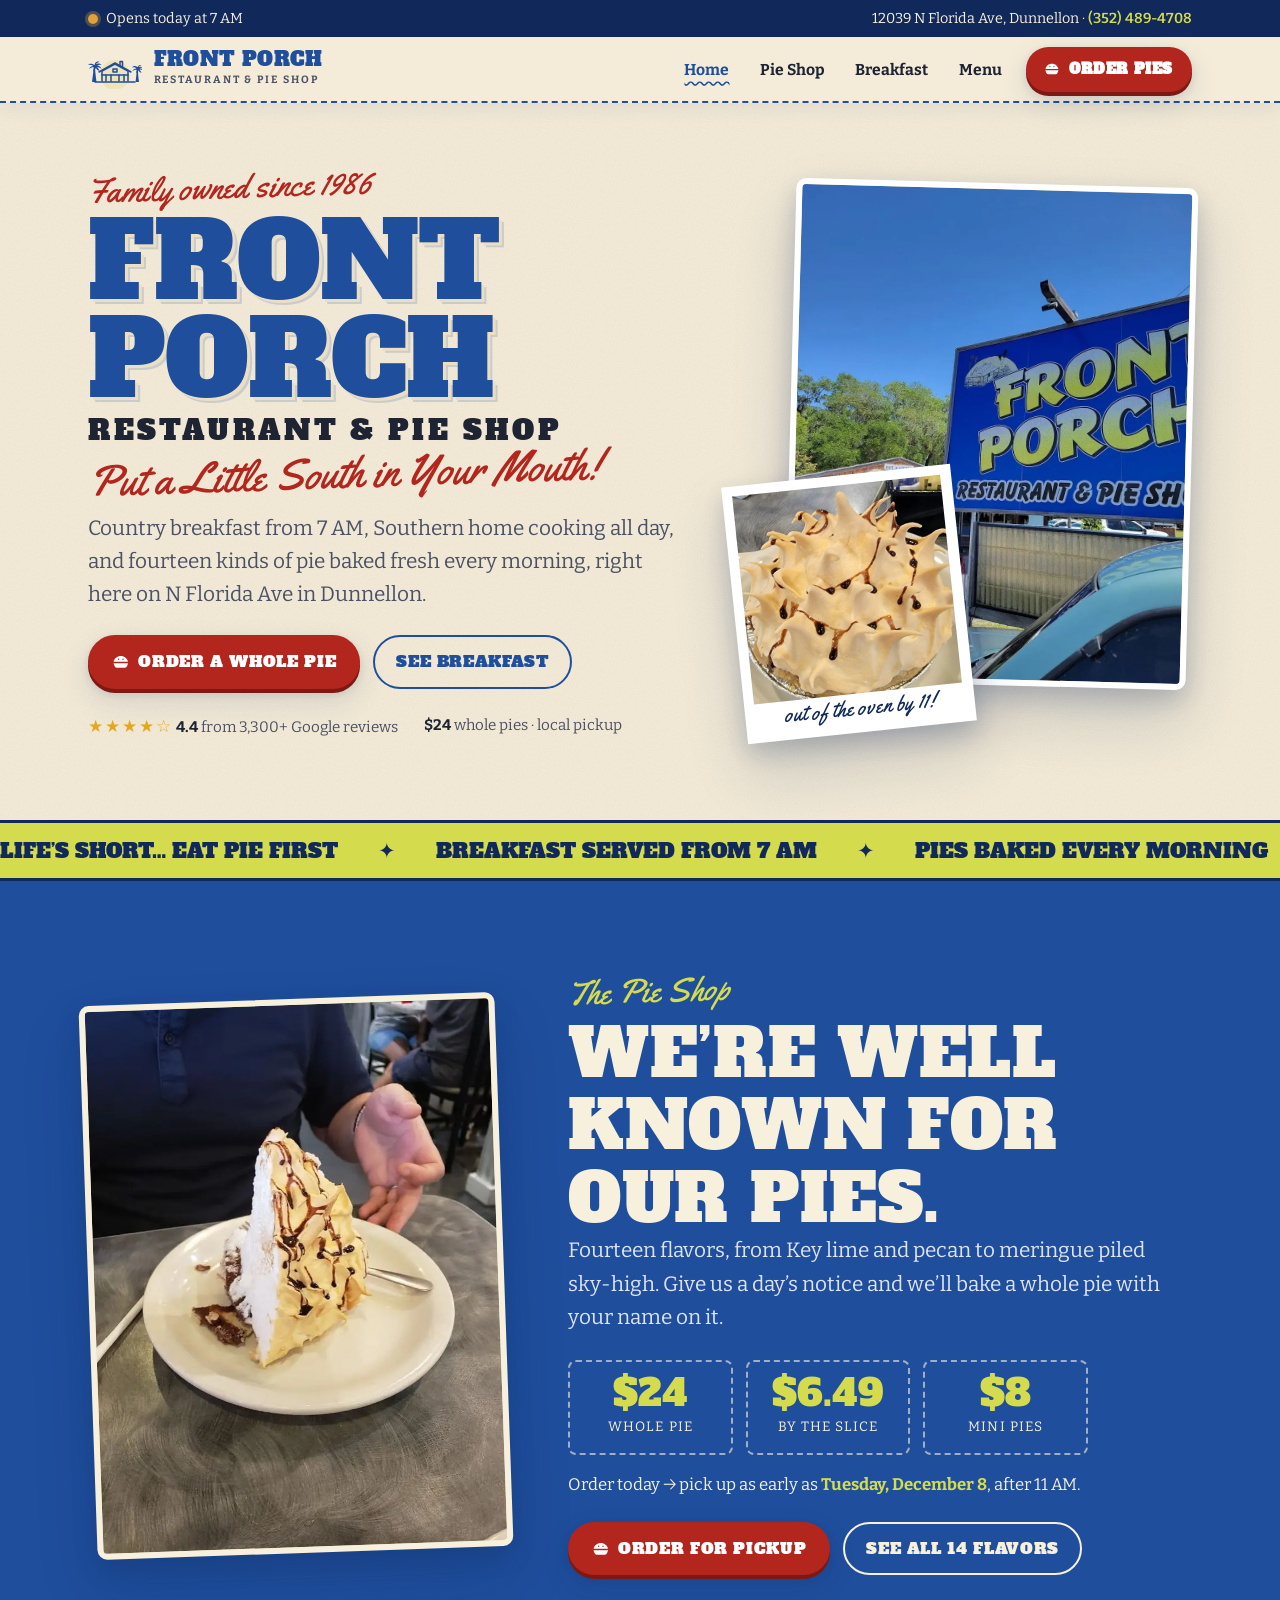
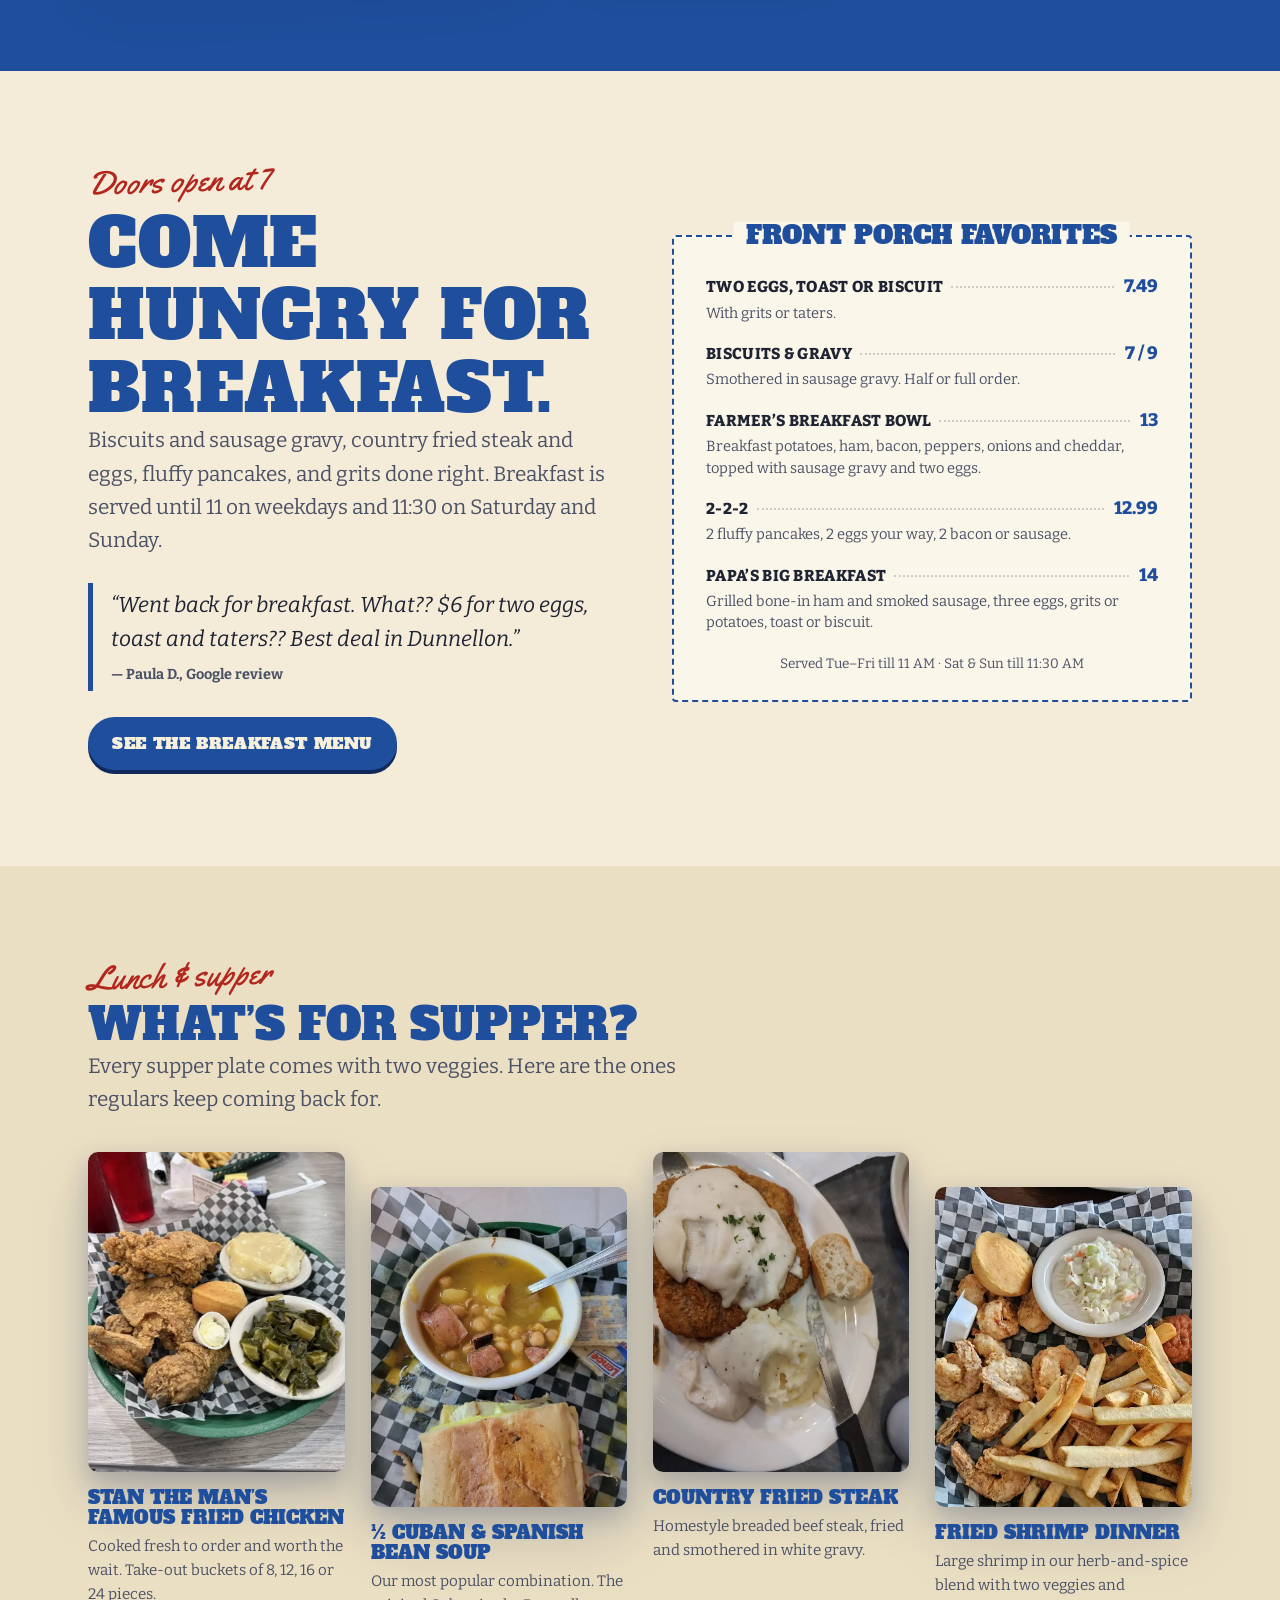
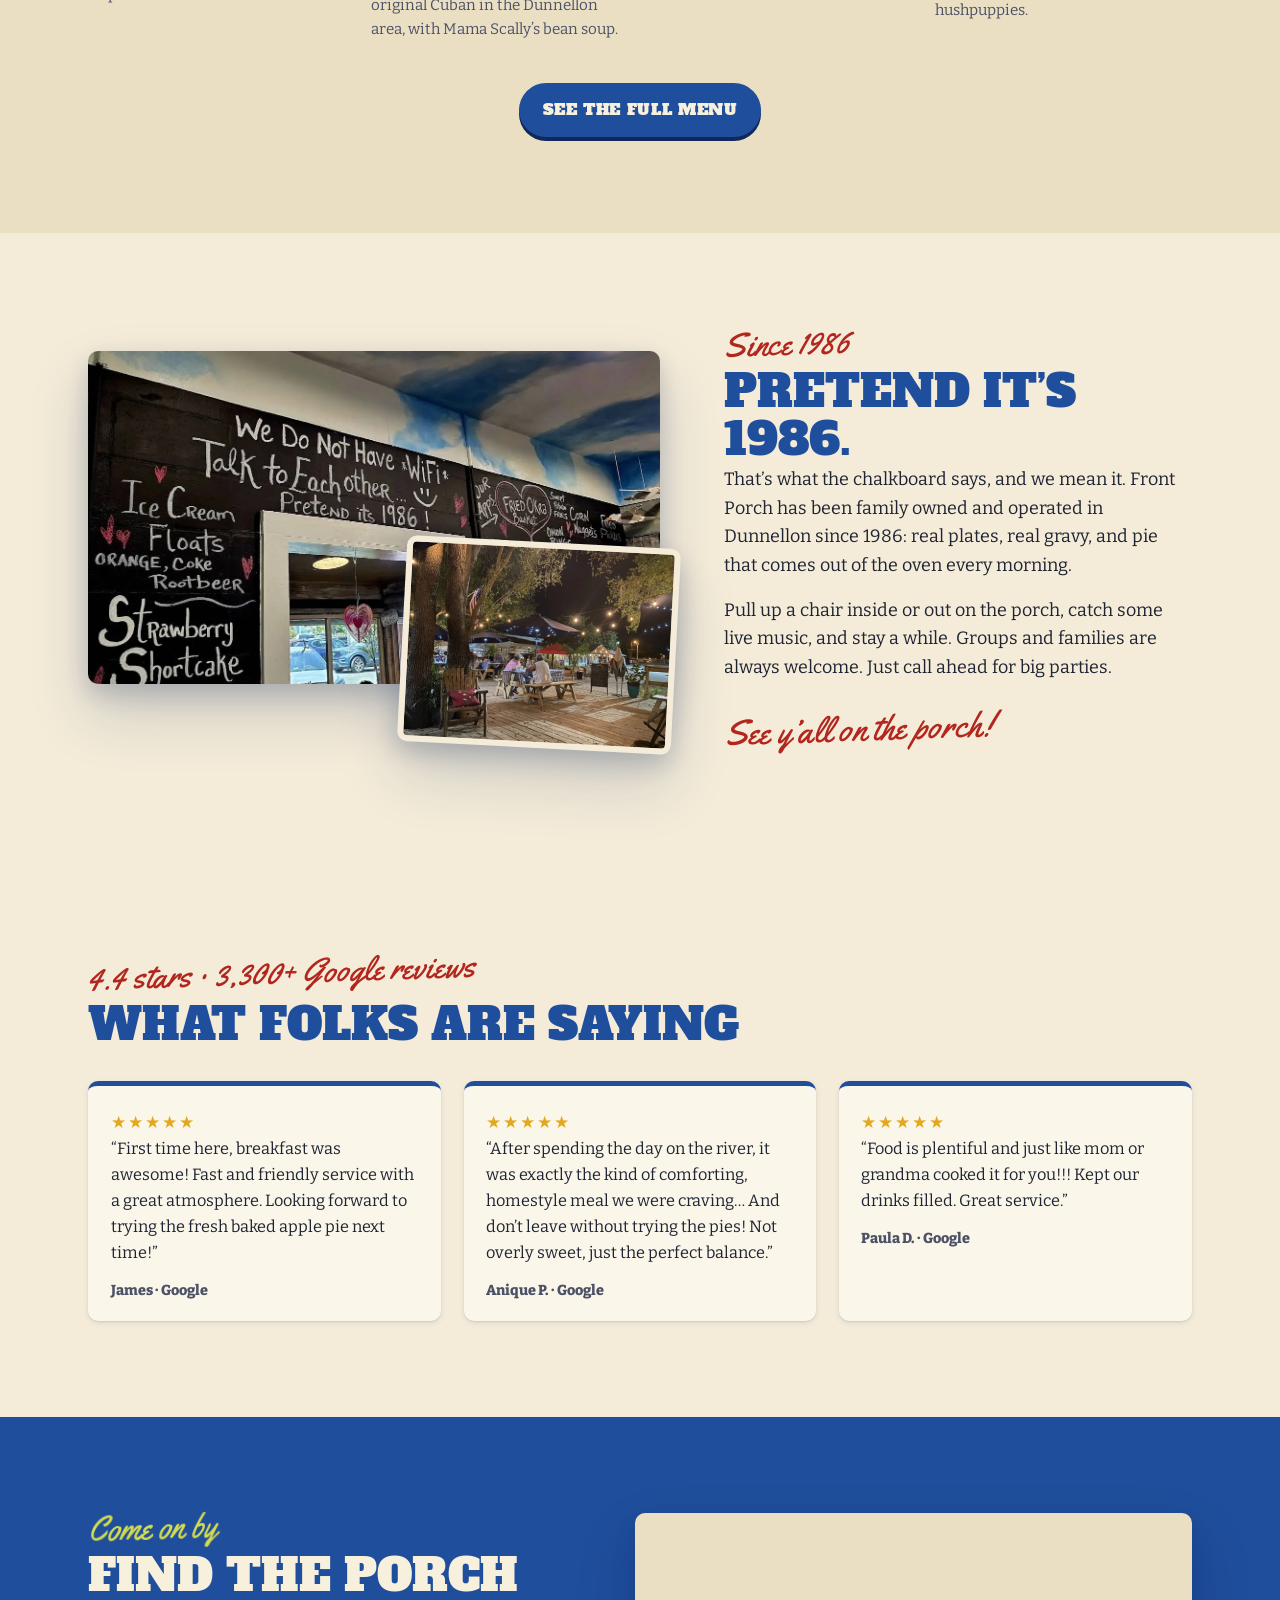
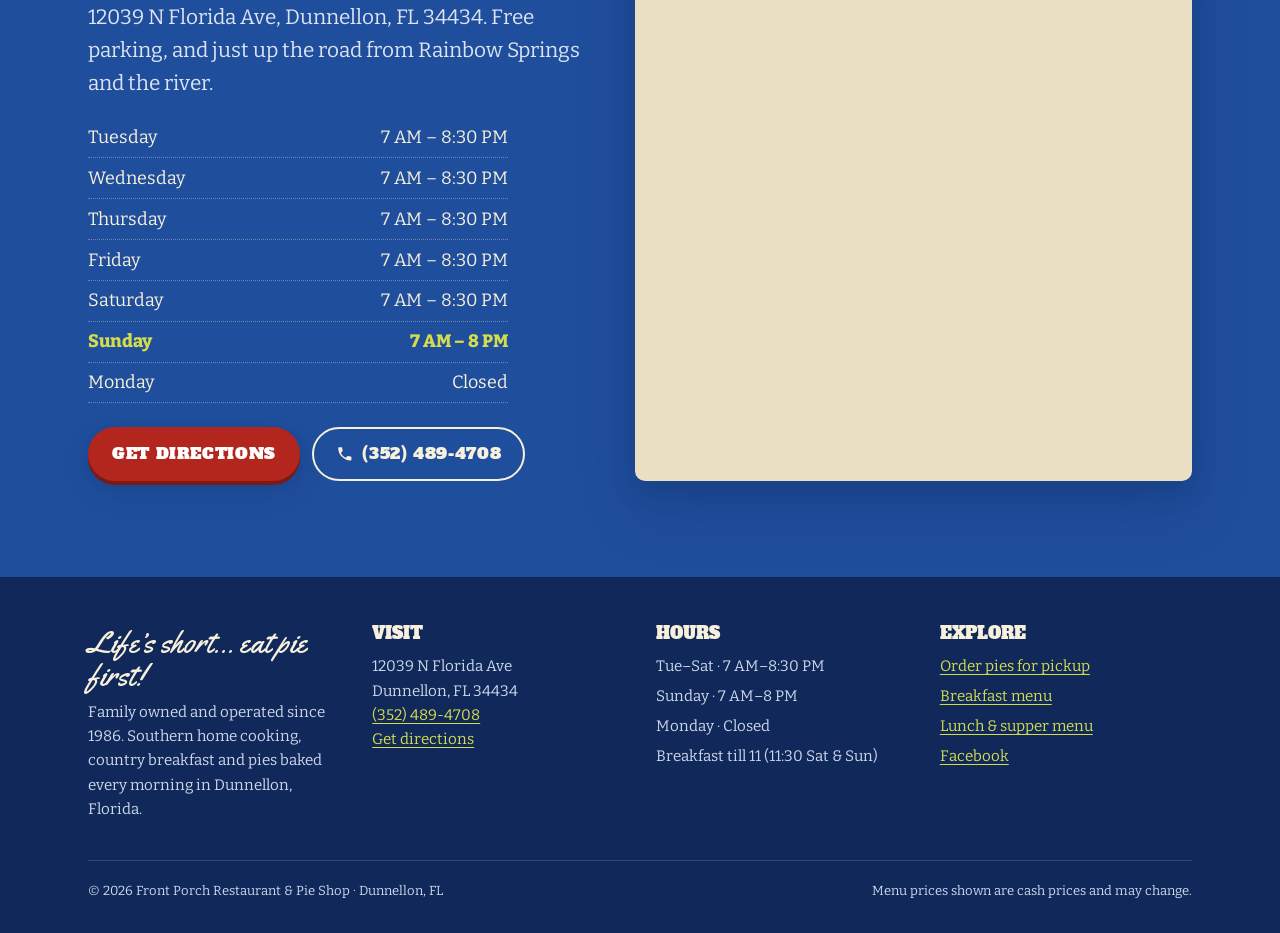
==== commit dcf7bc6a: "fix: replace former-employee photo on homepage, pies page and pies OG card Swap pie-baker.webp for t" ====
--- a/index.html
+++ b/index.html
@@ -24,7 +24,7 @@
 <link rel="preconnect" href="https://fonts.googleapis.com" />
 <link rel="preconnect" href="https://fonts.gstatic.com" crossorigin />
 <link rel="stylesheet" href="https://fonts.googleapis.com/css2?family=Alfa+Slab+One&amp;family=Bitter:wght@400;700;800&amp;family=Yellowtail&amp;display=swap" />
-<link rel="stylesheet" href="assets/site.css?v=5" />
+<link rel="stylesheet" href="assets/site.css?v=6" />
 <link rel="icon" href="assets/favicon.svg" type="image/svg+xml" />
 <script type="application/ld+json">
 {
@@ -205,7 +205,7 @@
   <section class="section on-blue pie-feature" aria-labelledby="pies-h">
     <div class="wrap pf-grid">
       <div class="pf-photo reveal">
-        <div class="photo"><img src="assets/img/pie-baker.webp" width="825" height="1100" alt="A Front Porch baker carrying a tray of towering meringue pies through the dining room" loading="lazy" /></div>
+        <div class="photo"><img src="assets/img/pie.webp" width="712" height="950" alt="A towering slice of Front Porch meringue pie drizzled with chocolate" loading="lazy" /></div>
       </div>
       <div class="pf-copy reveal">
         <span class="eyebrow">The Pie Shop</span>
@@ -395,6 +395,6 @@
   <a class="btn btn-blue" href="tel:+13524894708"><svg viewBox="0 0 24 24" fill="currentColor" aria-hidden="true"><path d="M6.6 10.8a15.1 15.1 0 0 0 6.6 6.6l2.2-2.2a1 1 0 0 1 1-.25 11.4 11.4 0 0 0 3.6.57 1 1 0 0 1 1 1V20a1 1 0 0 1-1 1A17 17 0 0 1 3 4a1 1 0 0 1 1-1h3.5a1 1 0 0 1 1 1c0 1.25.2 2.45.57 3.57a1 1 0 0 1-.25 1z"/></svg>Call</a>
   <a class="btn btn-pie" href="pies.html#order"><svg viewBox="0 0 24 24" fill="currentColor" aria-hidden="true"><path d="M2 14h20l-1.6 4.2A3 3 0 0 1 17.6 20H6.4a3 3 0 0 1-2.8-1.8zM12 4c4.9 0 9 3.3 9.8 8H2.2C3 7.3 7.1 4 12 4zm-3 3.5a1 1 0 1 0 0 2 1 1 0 0 0 0-2zm6 0a1 1 0 1 0 0 2 1 1 0 0 0 0-2z"/></svg>Order Pies</a>
 </div>
-<script src="assets/site.js?v=5" defer></script>
+<script src="assets/site.js?v=6" defer></script>
 </body>
 </html>
--- a/assets/site.css
+++ b/assets/site.css
@@ -46,6 +46,7 @@
 .skip:focus{left:0;color:#fff}
 :focus-visible{outline:3px solid var(--cherry);outline-offset:3px;border-radius:3px}
 main,header,footer,section{position:relative;z-index:2}
+[id]{scroll-margin-top:92px}
 
 /* ---------- Buttons ---------- */
 .btn{display:inline-flex;align-items:center;justify-content:center;gap:.55rem;min-height:48px;padding:.75rem 1.35rem;
